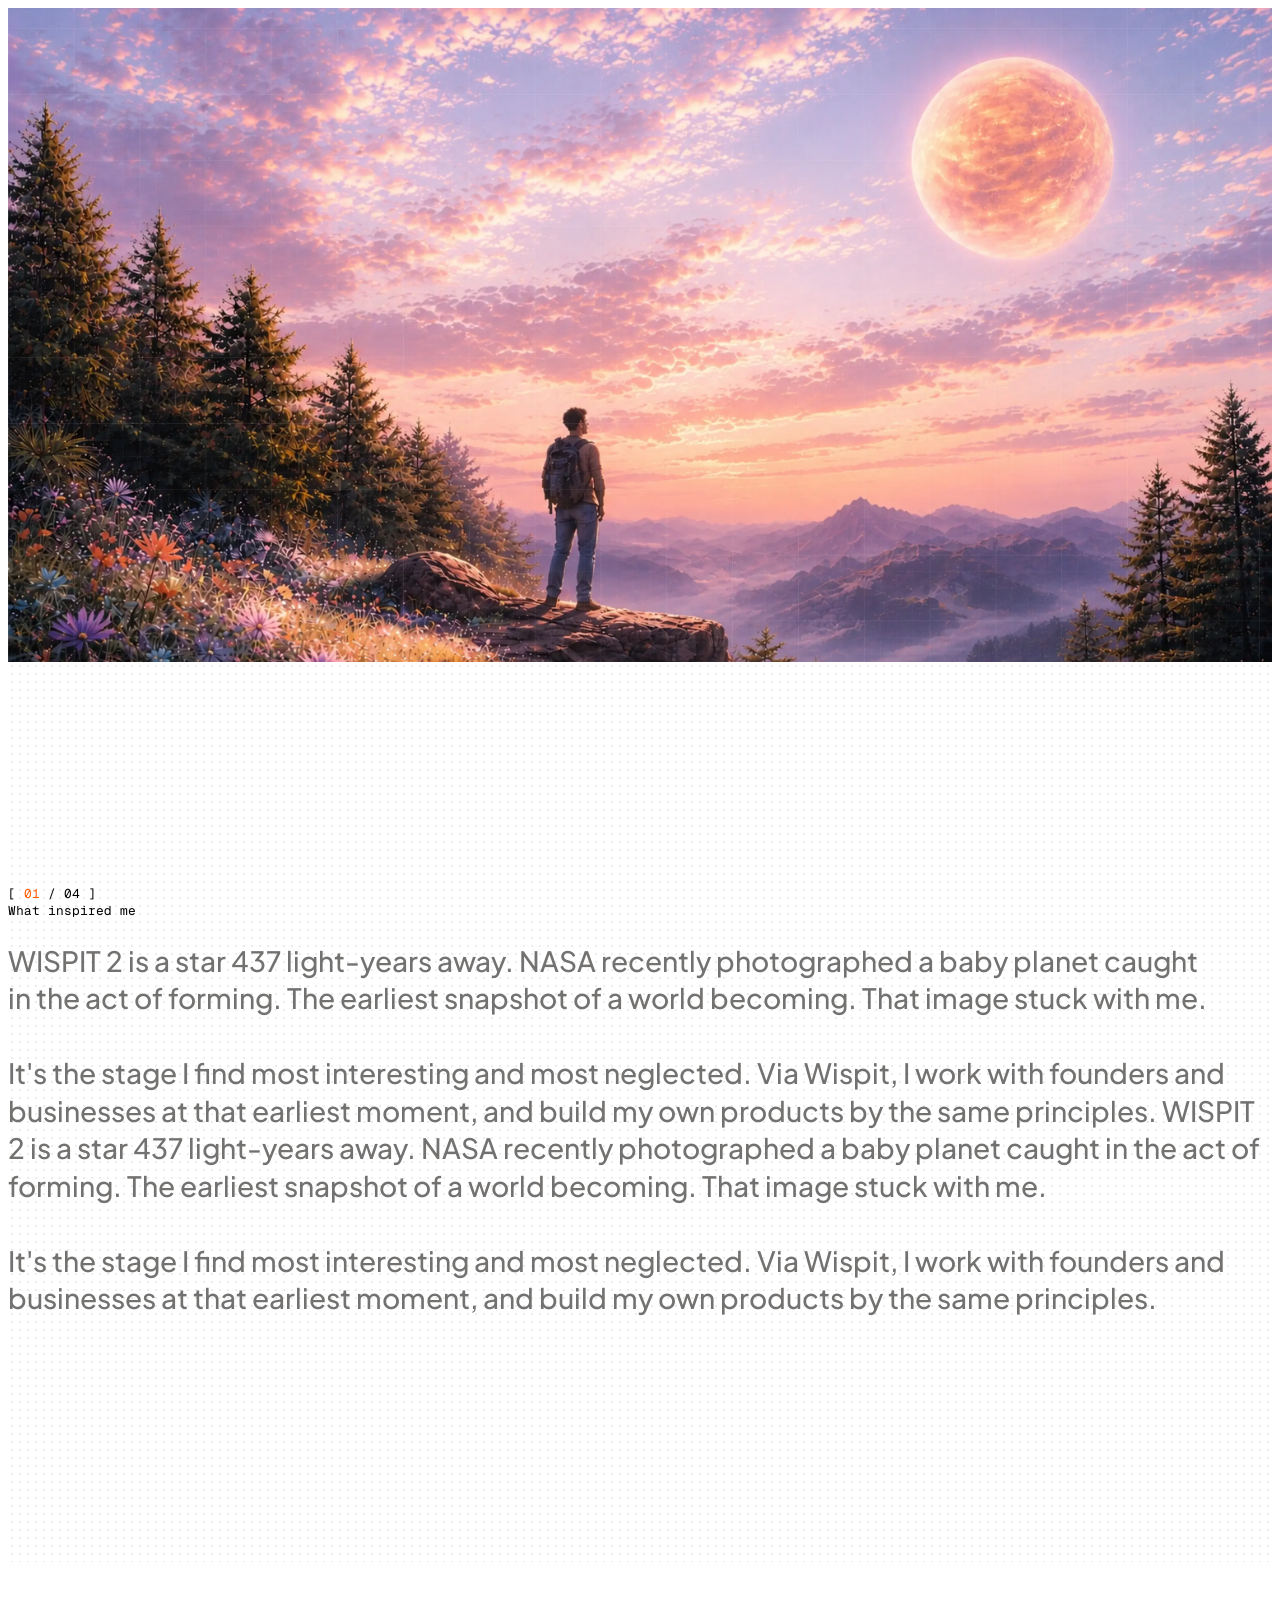
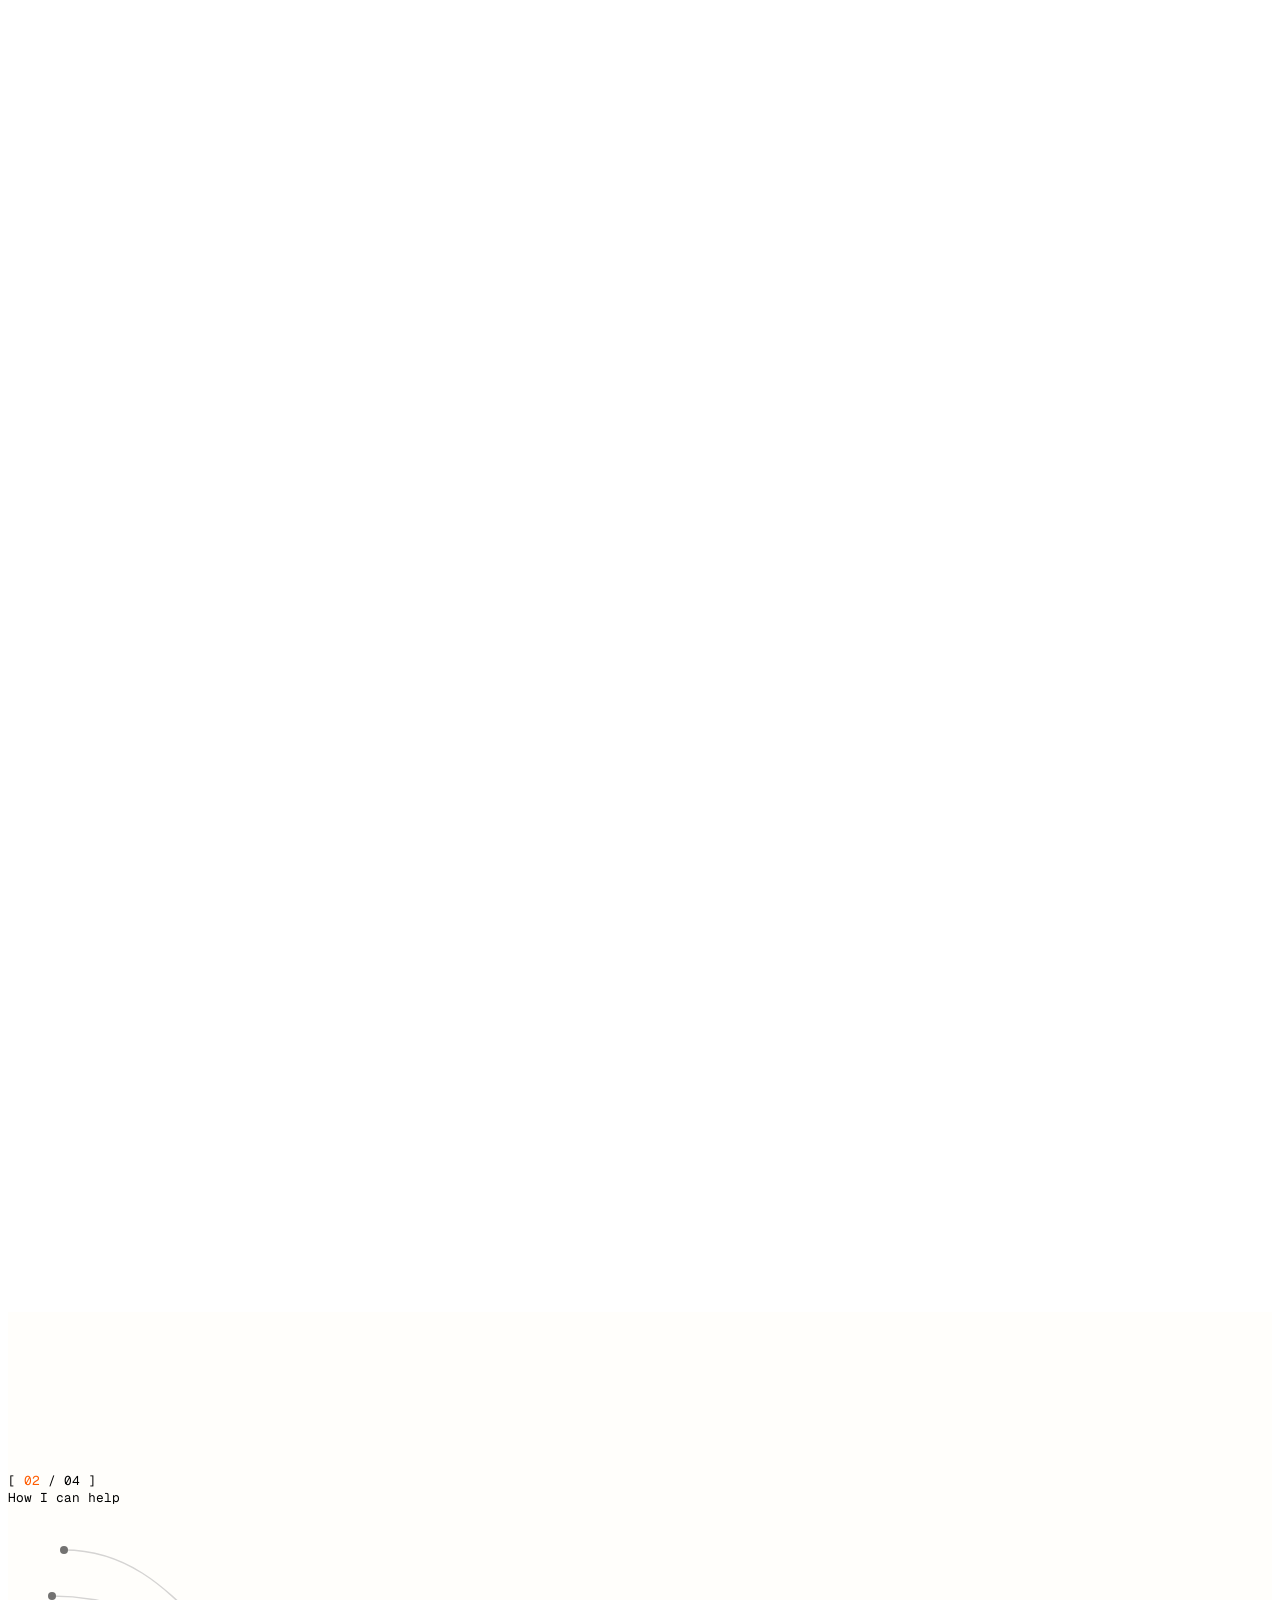
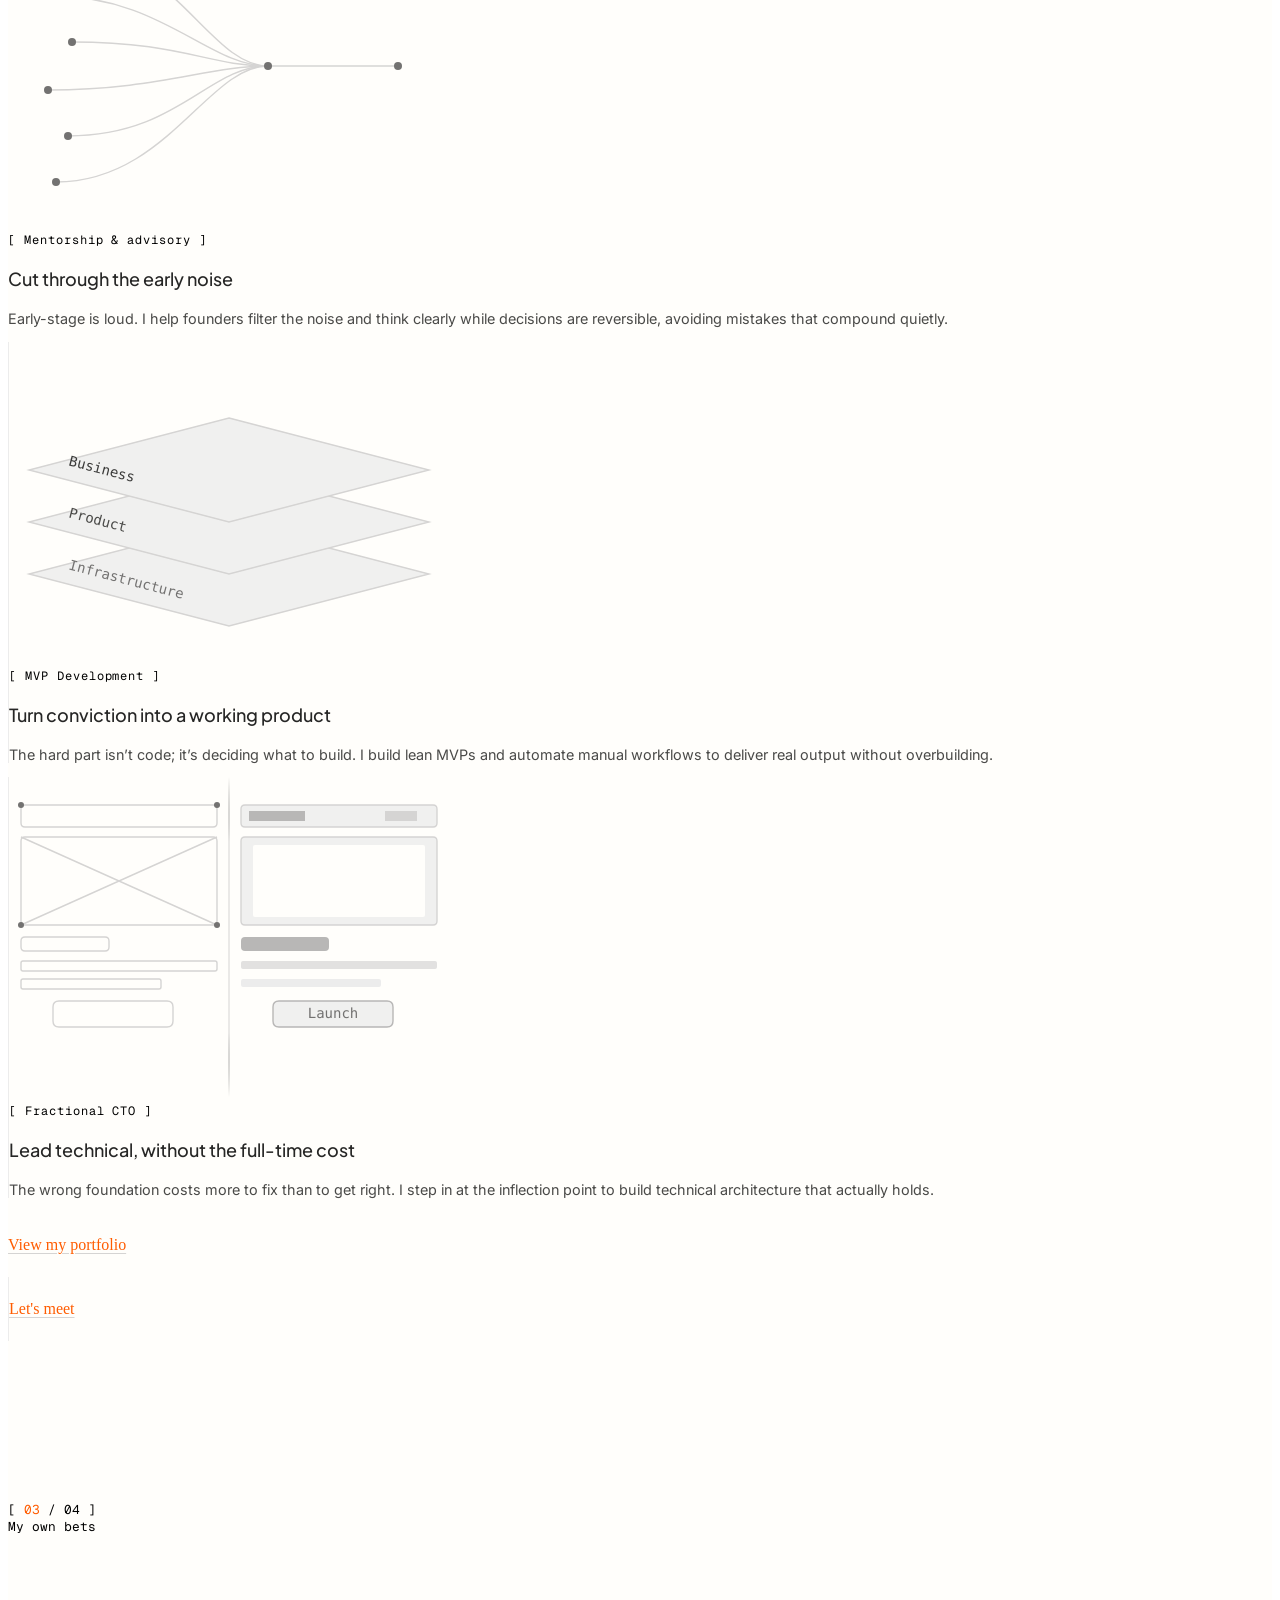
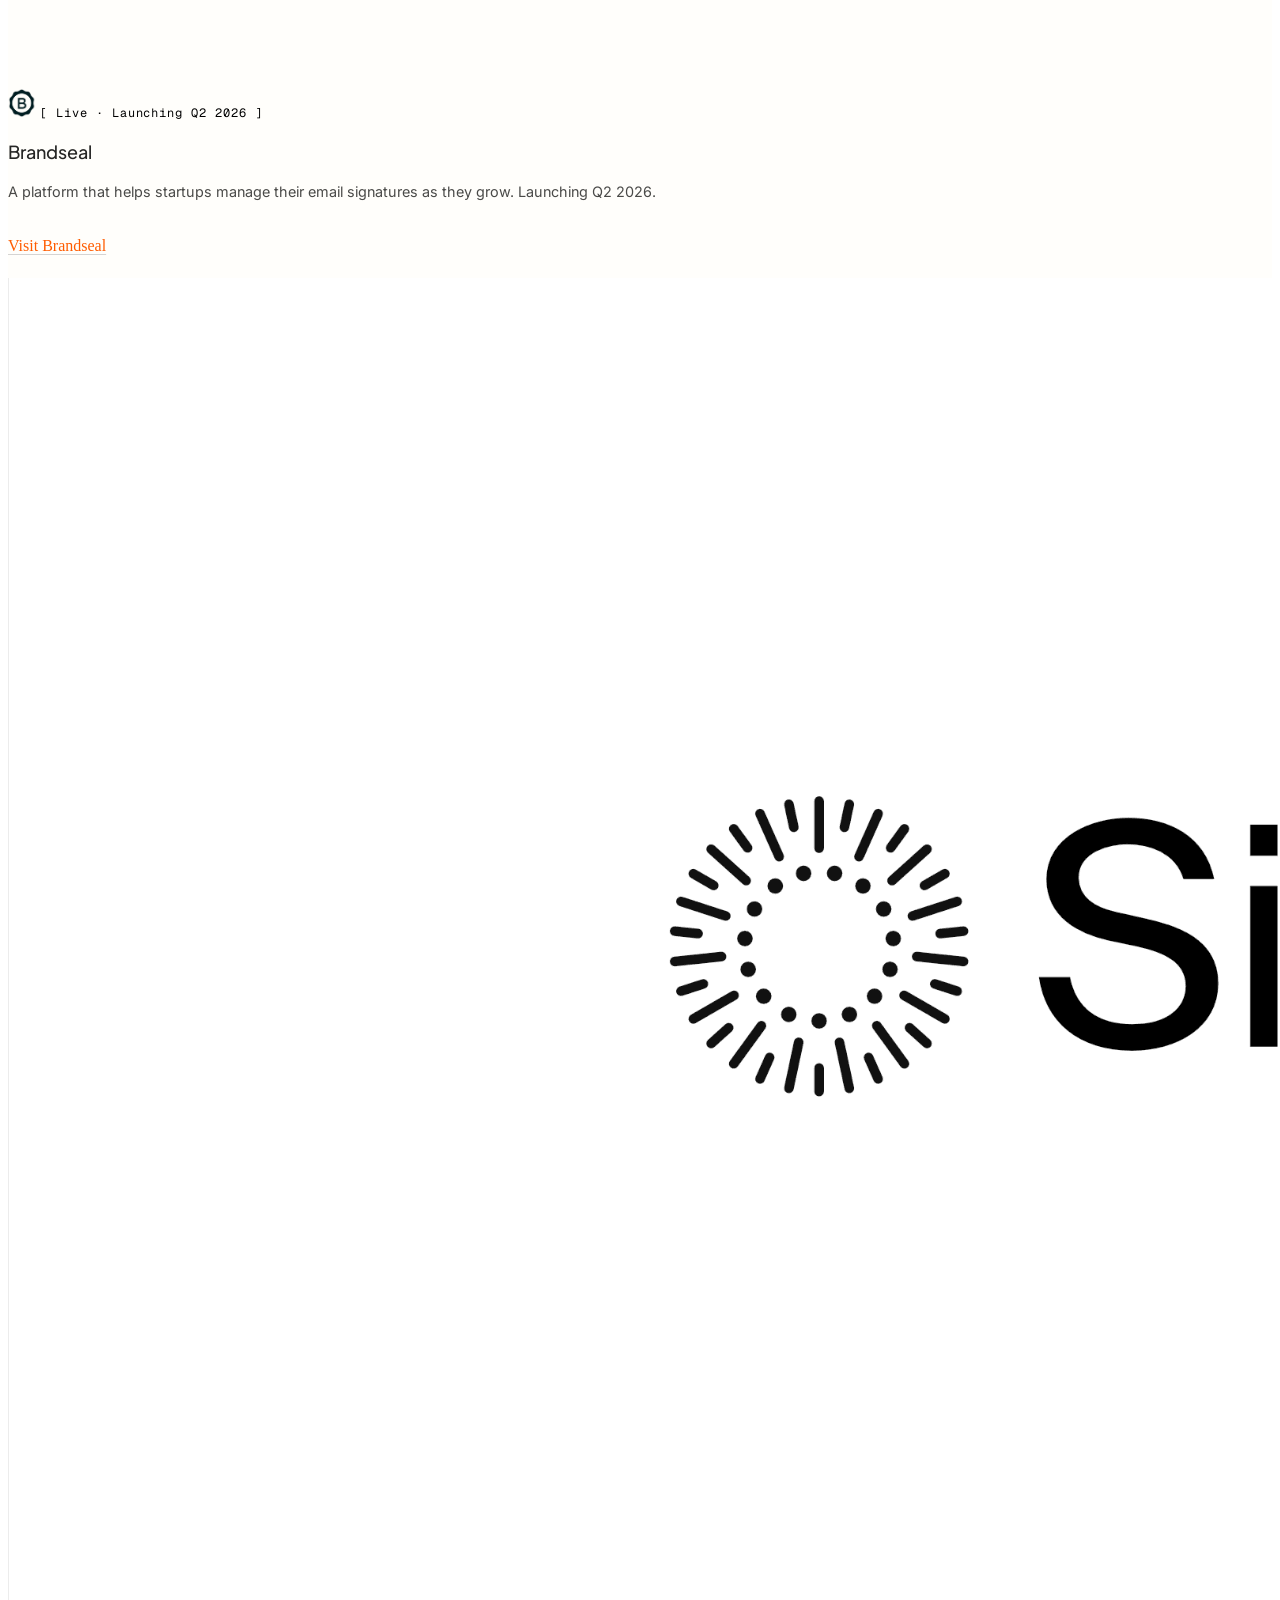
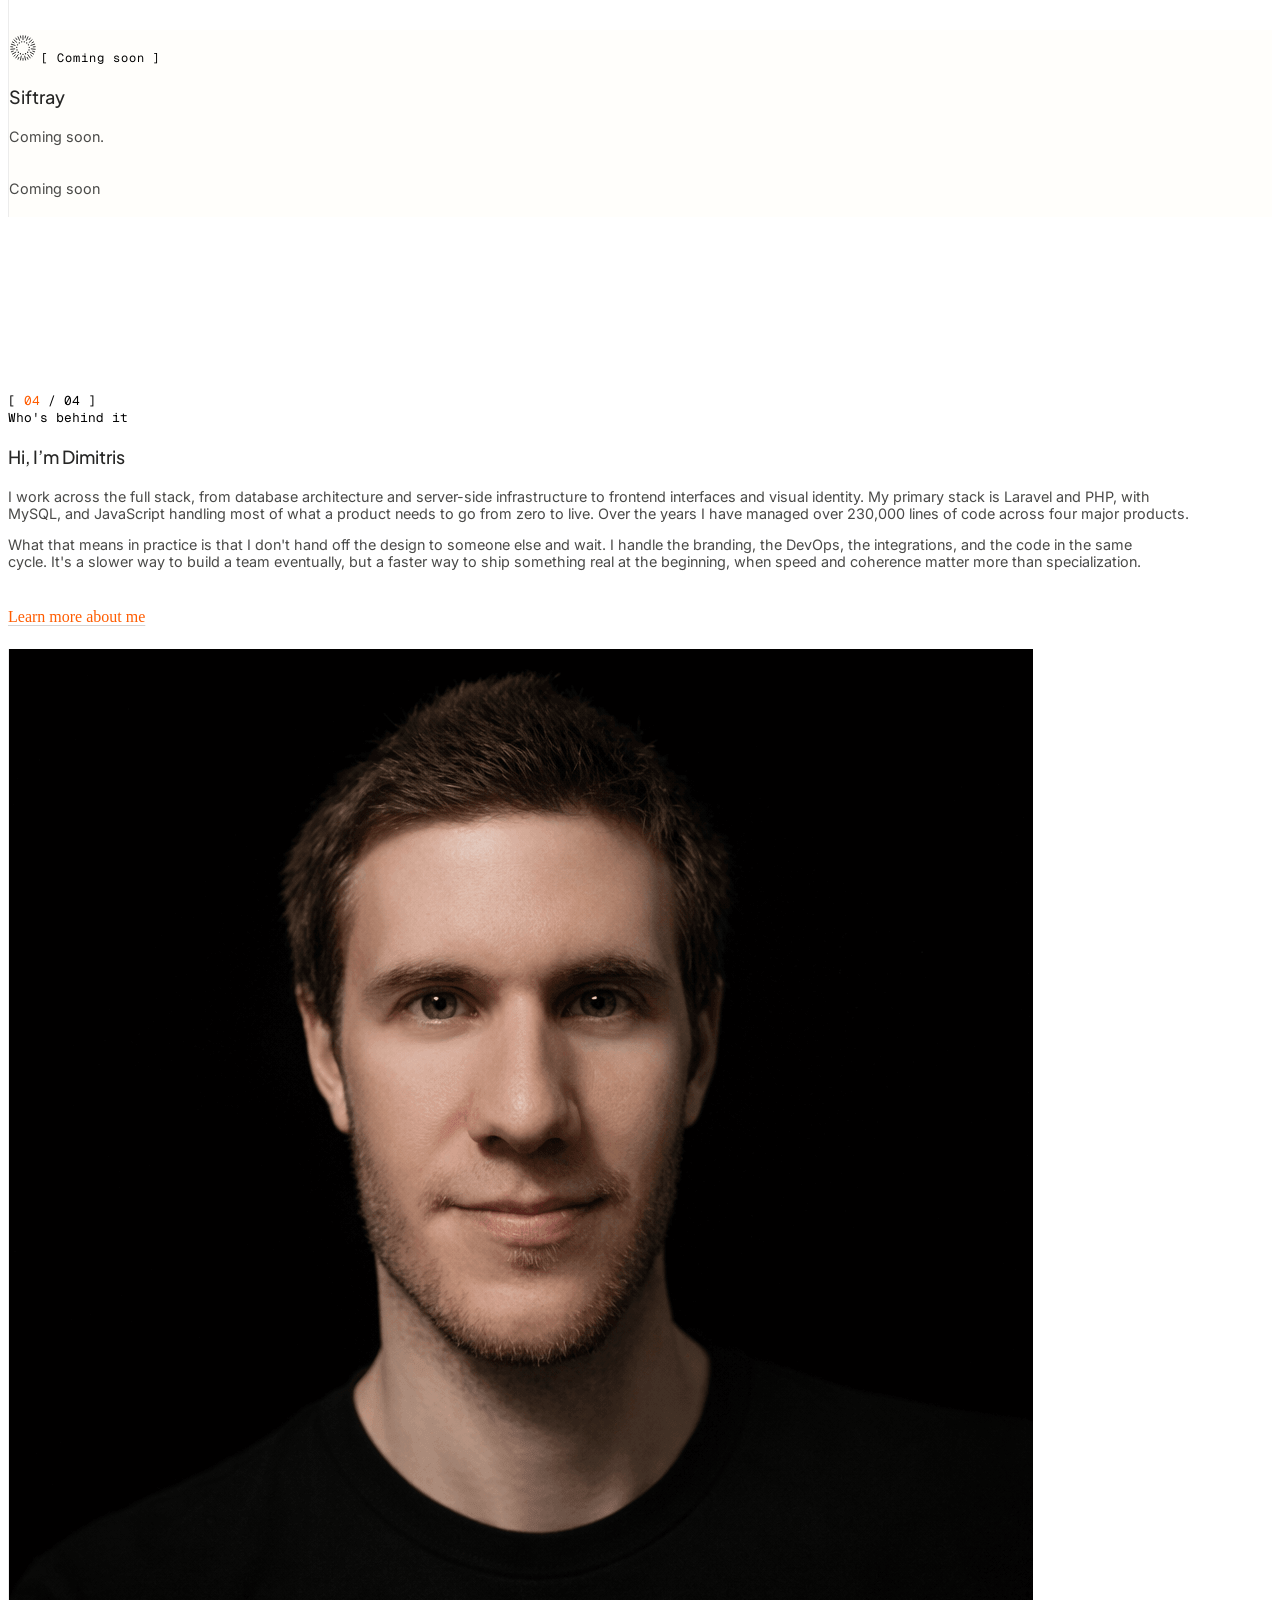
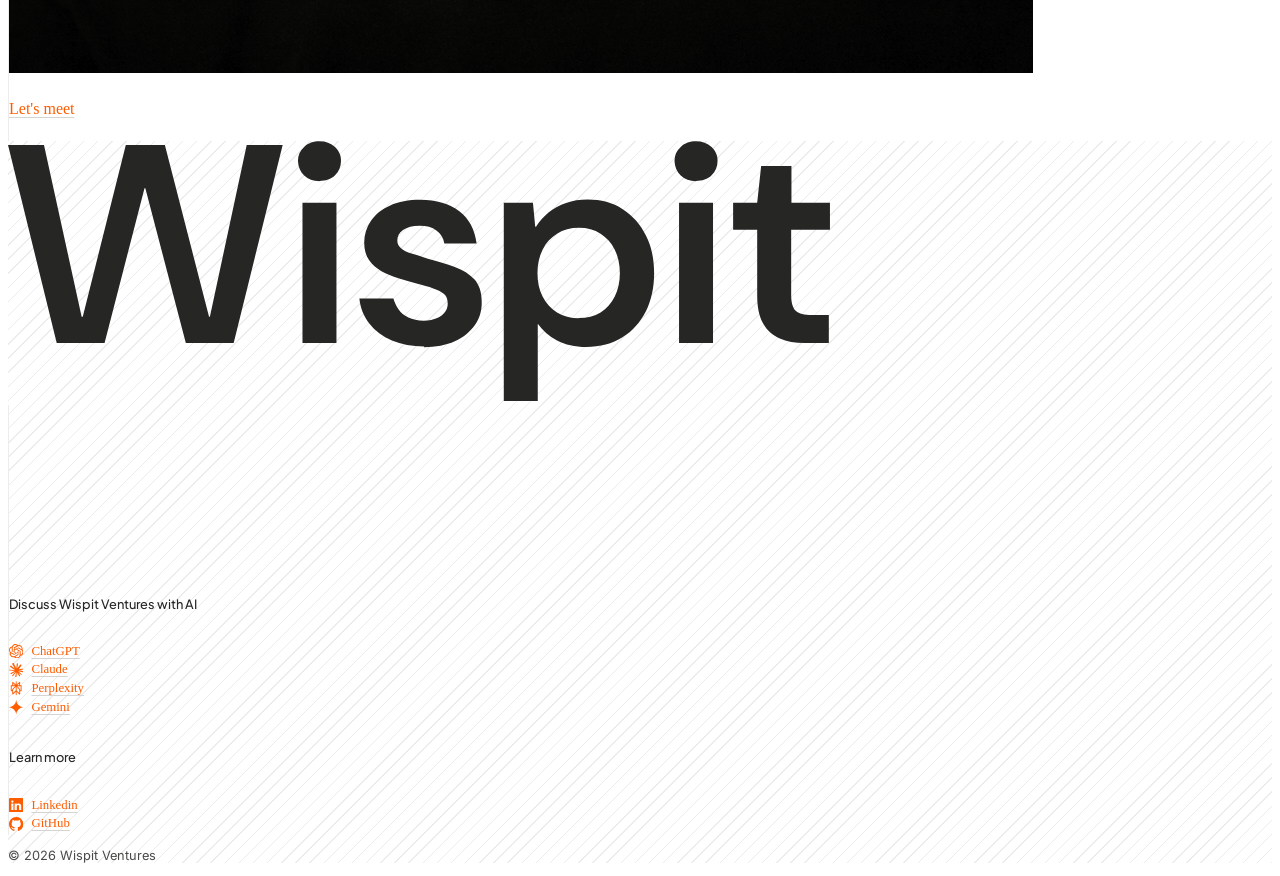
==== index.html @ 2d5bba84 "Minor fix for metatags" ====
<!DOCTYPE html>
<html lang="en">

    <head>
        <meta charset="utf-8" />
        <meta name="viewport" content="width=device-width, initial-scale=1" />
        <title>Wispit Ventures | Dimitris Dimosiaris Venture Studio</title>
        <meta name="description" content="A tech-focused venture studio for startups and SMEs. Built by Dimitris Dimosiaris—mentorship, MVP development, and delivery." />
        <meta name="author" content="Dimitris Dimosiaris" />
        <link rel="canonical" href="https://wispitventures.com/" />

        <!-- Favicons: SVG + PNG sizes present in assets/images -->
        <link rel="icon" type="image/svg+xml" href="assets/images/wispit_favicon.svg" />
        <link rel="icon" type="image/png" sizes="48x48" href="assets/images/wispit_favicon_48.png" />
        <link rel="icon" type="image/png" sizes="32x32" href="assets/images/wispit_favicon.png" />
        <link rel="apple-touch-icon" sizes="180x180" href="assets/images/wispit_favicon_180.png" />

        <!-- Open Graph -->
        <meta property="og:site_name" content="Wispit Ventures" />
        <meta property="og:type" content="website" />
        <meta property="og:locale" content="en_US" />
        <meta property="og:title" content="Wispit Ventures | Dimitris Dimosiaris Venture Studio" />
        <meta property="og:description" content="A tech-focused venture studio for startups and SMEs. Built by Dimitris Dimosiaris—mentorship, MVP development, and delivery." />
        <meta property="og:url" content="https://wispitventures.com/" />
        <meta property="og:image" content="assets/images/open_graph.png" />
        <meta property="og:image" content="https://wispitventures.com/assets/images/open_graph.png" />
        <meta property="og:image:type" content="image/png" />
        <meta property="og:image:width" content="1200" />
        <meta property="og:image:height" content="630" />
        <meta property="og:image:alt" content="Wispit Ventures — A tech-focused venture studio for startups and SMEs" />

        <!-- Twitter / X -->
        <meta name="twitter:card" content="summary_large_image" />
        <meta name="twitter:title" content="Wispit Ventures | Dimitris Dimosiaris Venture Studio" />
        <meta name="twitter:description" content="A tech-focused venture studio for startups and SMEs. Built by Dimitris Dimosiaris—mentorship, MVP development, and delivery." />
        <meta name="twitter:image" content="https://wispitventures.com/assets/images/open_graph.png" />

        <!-- Cloudflare -->
        <meta name="cloudflare-scan-content" content="true" />

        <!-- CSS -->
        <link rel="stylesheet" href="css/bootstrap.min.css" />
        <link rel="stylesheet" href="assets/fonts/text/fonts.css" />
        <link rel="stylesheet" href="css/styles.css" />
    </head>

    <body class="min-vh-100">

        <div class="position-relative hero-wrap">

            <div class="rounded-bottom-5" id="hero-bg-image" role="presentation" aria-hidden="true"></div>

            <header class="position-relative pt-4">
                <div class="container">

                    <nav class="navbar navbar-expand-lg bg-white rounded-3 px-4">
                        <a class="navbar-brand d-flex align-items-center py-0 mt-1" href="/" aria-label="Wispit Ventures home">
                            <img src="assets/images/wispit_ventures_logo_text_black.svg" alt="Wispit Ventures logo" height="25" width="auto" />
                        </a>
                        <button class="navbar-toggler" type="button" data-bs-toggle="collapse" data-bs-target="#navbarMobile" aria-controls="navbarMobile" aria-expanded="false" aria-label="Toggle navigation">
                            <span class="navbar-toggler-icon"></span>
                        </button>
                        <div class="collapse navbar-collapse" id="navbarMobile">
                            <ul class="navbar-nav ms-lg-4 gap-lg-2 me-auto">
                                <li class="nav-item">
                                    <a class="nav-link px-2" href="#services">Services</a>
                                </li>
                                <li class="nav-item">
                                    <a class="nav-link px-2" href="#products">Products</a>
                                </li>
                                <li class="nav-item">
                                    <a class="nav-link px-2" href="#about-me">About</a>
                                </li>
                            </ul>
                            <div class="d-grid d-lg-block p-2 p-lg-0">
                                <a class="btn btn-primary" href="https://cal.com/dimitris-dimosiaris/30min" target="_blank" rel="noopener noreferrer" aria-label="Let's meet">Let's meet</a>
                            </div>
                        </div>
                    </nav>

                </div>
            </header>

            <section class="hero-content" aria-labelledby="hero-heading">

                <div class="container py-10">
                    <div class="col-12 col-lg-8 position-relative py-10 px-3 mb-5">
                        <h1 id="hero-heading" class="display-5 fw-semibold text-light">
                            A tech-focused venture studio for <span class="main-brand-color">startups & SMEs</span>
                        </h1>
                        <p class="fs-5 text-light mt-4 mb-5">
                            Wispit ventures is running by <a class="link-animated text-light fw-medium" href="https://dimosiaris.com/" target="_blank" rel="noopener noreferrer" aria-label="Dimitris Dimosiaris">Dimitris Dimosiaris</a>, a builder who solves real problems with technology and occasionally builds his own products.
                        </p>
                    </div>
                </div>

            </section>

        </div>

        <main>

            <section id="about" class="about-scroll-track">

                <div class="container border-start border-end about-sticky">

                    <div class="about-sticky-inner py-4 py-lg-5">

                        <div class="col-12 col-lg-5 px-3 px-lg-5">

                            <div class="d-flex align-items-center font-mono fs-08 gap-2 mb-4">
                                <div class="text-secondary">[ <span class="main-brand-color">01</span> / 04 ]</div>
                                <div class="text-secondary">What inspired me</div>
                            </div>

                            <h2 class="fs-5 fw-semibold about-reveal-title mb-0">
                                <span class="visually-hidden" id="about-heading">WISPIT 2 is a star 437 light-years away. NASA recently photographed a baby planet caught in the act of forming. The earliest snapshot of a world becoming. That image stuck with me. <br><br>It&apos;s the stage I find most interesting and most neglected. Via Wispit, I work with founders and businesses at that earliest moment, and build my own products by the same principles.</span>
                                <span class="about-reveal" id="about-reveal" aria-hidden="true"></span>
                            </h2>

                        </div>

                    </div>

                </div>

            </section>

            <div class="position-relative z-2 border-top border-bottom services-cover bg-body-color">

                <section id="services" class="container border-start border-end px-0">

                    <div class="col-12 col-lg-4 services-header pt-10 px-4 pb-4">

                        <div class="d-flex align-items-center font-mono fs-08 gap-2 mb-4">
                            <div class="text-secondary">[ <span class="main-brand-color">02</span> / 04 ]</div>
                            <div class="text-secondary">How I can help</div>
                        </div>

                    </div>

                    <div class="row row-cols-1 row-cols-lg-3 g-0 border-top">

                        <article class="divided-card col d-flex flex-column gap-3 py-5 px-4" id="svc-card1">

                            <div class="w-100 d-flex align-items-center justify-content-center overflow-hidden">
                                <canvas id="svc-c1" class="d-block w-75 h-auto" width="220" height="160" aria-hidden="true"></canvas>
                            </div>
                            <span class="label fs-075 fw-medium text-body-secondary font-mono">[ Mentorship & advisory ]</span>
                            <h3 class="h5 fw-semibold mb-0">Cut through the early noise</h3>
                            <p class="fs-09 mb-0">Early-stage is loud. I help founders filter the noise and think clearly while decisions are reversible, avoiding mistakes that compound quietly.</p>

                        </article>

                        <article class="divided-card col d-flex flex-column gap-3 py-5 px-4" id="svc-card2">

                            <div class="w-100 d-flex align-items-center justify-content-center overflow-hidden">
                                <canvas id="svc-c2" class="d-block w-75 h-auto" width="220" height="160" aria-hidden="true"></canvas>
                            </div>
                            <span class="label fs-075 fw-medium text-body-secondary font-mono">[ MVP Development ]</span>
                            <h3 class="h5 fw-semibold mb-0">Turn conviction into a working product</h3>
                            <p class="fs-09 mb-0">The hard part isn’t code; it’s deciding what to build. I build lean MVPs and automate manual workflows to deliver real output without overbuilding.</p>

                        </article>

                        <article class="divided-card col d-flex flex-column gap-3 py-5 px-4" id="svc-card3">

                            <div class="w-100 d-flex align-items-center justify-content-center overflow-hidden">
                                <canvas id="svc-c3" class="d-block w-75 h-auto" width="220" height="160" aria-hidden="true"></canvas>
                            </div>
                            <span class="label fs-075 fw-medium text-body-secondary font-mono">[ Fractional CTO ]</span>
                            <h3 class="h5 fw-semibold mb-0">Lead technical, without the full-time cost</h3>
                            <p class="fs-09 mb-0">The wrong foundation costs more to fix than to get right. I step in at the inflection point to build technical architecture that actually holds.</p>

                        </article>

                    </div>

                    <div class="lined-band border-top p-4" role="presentation" aria-hidden="true"></div>

                    <div class="row g-0 border-top">

                        <div class="col-12 col-lg-6 divided-card">
                            <a class="btn btn-arrow rounded-0 lh-xlg w-100 h-100" href="https://dimosiaris.com/builder" target="_blank" rel="noopener">
                                <span class="btn-arrow-label">View my portfolio</span>
                                <svg class="btn-arrow-icon" xmlns="http://www.w3.org/2000/svg" viewBox="0 0 16 16" fill="none" stroke="currentColor" stroke-width="1.5" stroke-linecap="round" stroke-linejoin="round" aria-hidden="true" focusable="false">
                                    <path d="M4 12 L12 4 M8 4 L12 4 L12 8"/>
                                </svg>
                            </a>
                        </div>

                        <div class="col-12 col-lg-6 divided-card">
                            <a class="btn btn-arrow rounded-0 lh-xlg w-100 h-100" href="https://cal.com/dimitris-dimosiaris/30min" target="_blank" rel="noopener">
                                <span class="btn-arrow-label">Let's meet</span>
                                <svg class="btn-arrow-icon" xmlns="http://www.w3.org/2000/svg" viewBox="0 0 16 16" fill="none" stroke="currentColor" stroke-width="1.5" stroke-linecap="round" stroke-linejoin="round" aria-hidden="true" focusable="false">
                                    <path d="M4 12 L12 4 M8 4 L12 4 L12 8"/>
                                </svg>
                            </a>
                        </div>

                    </div>

                </section>

            </div>

            <div class="position-relative z-2 border-bottom bg-body-color">

                <section id="products" class="container border-start border-end px-0">

                    <div class="col-12 col-lg-4 services-header pt-10 px-4 pb-4">

                        <div class="d-flex align-items-center font-mono fs-08 gap-2 mb-4">
                            <div class="text-secondary">[ <span class="main-brand-color">03</span> / 04 ]</div>
                            <div class="text-secondary">My own bets</div>
                        </div>

                    </div>

                    <div class="row row-cols-1 row-cols-lg-2 g-0 border-top">

                        <article class="divided-card col d-flex flex-column">

                            <div class="d-flex flex-column gap-3 pt-5 px-4 pb-4">
                                <div class="product-media position-relative w-100 overflow-hidden rounded-2 border">
                                    <video class="d-block w-100 h-100 object-fit-cover" autoplay muted loop playsinline preload="metadata" poster="">
                                        <source src="assets/videos/brandseal-platform-video.mp4" type="video/mp4" />
                                        Your browser does not support the video tag.
                                    </video>
                                </div>

                                <div class="d-flex align-items-center gap-2">
                                    <img class="object-fit-contain flex-shrink-0" src="assets/images/brandseal_favicon.png" alt="Brandseal logo" width="28" height="28" />
                                    <span class="label fs-075 fw-medium text-body-secondary font-mono">[ Live &middot; Launching Q2 2026 ]</span>
                                </div>

                                <h3 class="h5 fw-semibold mb-0">Brandseal</h3>
                                <p class="fs-09 lh-base mb-0">A platform that helps startups manage their email signatures as they grow. Launching Q2 2026.</p>
                            </div>

                            <div class="border-top mt-auto">
                                <a class="btn btn-arrow rounded-0 lh-xlg w-100 h-100" href="https://gobrandseal.com/" target="_blank" rel="noopener">
                                    <span class="btn-arrow-label">Visit Brandseal</span>
                                    <svg class="btn-arrow-icon" xmlns="http://www.w3.org/2000/svg" viewBox="0 0 16 16" fill="none" stroke="currentColor" stroke-width="1.5" stroke-linecap="round" stroke-linejoin="round" aria-hidden="true" focusable="false">
                                        <path d="M4 12 L12 4 M8 4 L12 4 L12 8"/>
                                    </svg>
                                </a>
                            </div>

                        </article>

                        <article class="divided-card col d-flex flex-column">


                            <div class="d-flex flex-column gap-3 pt-5 px-4 pb-4">

                                <div class="product-media position-relative w-100 overflow-hidden rounded-2 border">
                                    <img class="d-block w-100 h-100 object-fit-cover" src="assets/images/siftray_photo.png" alt="Siftray logo" loading="lazy" />
                                </div>

                                <div class="d-flex align-items-center gap-2">
                                    <img class="object-fit-contain flex-shrink-0" src="assets/images/siftray_favicon.svg" alt="Siftray logo" width="28" height="28" />
                                    <span class="label fs-075 fw-medium text-body-secondary font-mono">[ Coming soon ]</span>
                                </div>

                                <h3 class="h5 fw-semibold mb-0">Siftray</h3>
                                <p class="fs-09 text-secondary mb-0">Coming soon.</p>

                            </div>

                            <div class="border-top mt-auto d-flex align-items-center justify-content-center py-2">
                                <p class="fs-09 text-secondary lh-xlg mb-0">Coming soon</p>
                            </div>

                        </article>

                    </div>

                </section>

            </div>

            <div class="position-relative z-2 border-bottom">

                <section id="about-me" class="container border-start border-end px-0">

                    <div class="col-12 col-lg-4 services-header pt-10 px-4 pb-4">

                        <div class="d-flex align-items-center font-mono fs-08 gap-2 mb-4">
                            <div class="text-secondary">[ <span class="main-brand-color">04</span> / 04 ]</div>
                            <div class="text-secondary">Who&apos;s behind it</div>
                        </div>

                    </div>

                    <div class="row border-top g-0 mx-0">

                        <div class="col-12 col-lg-6 divided-card">

                            <article class="d-flex flex-column h-100">

                                <div class="col-12 col-lg-9 d-flex flex-column gap-3 pt-5 px-4">

                                    <h3 class="h5 fw-semibold mb-0">Hi, I’m Dimitris</h3>
                                    <p class="fs-09 mb-0">I work across the full stack, from database architecture and server-side infrastructure to frontend interfaces and visual identity. My primary stack is Laravel and PHP, with MySQL, and JavaScript handling most of what a product needs to go from zero to live. Over the years I have managed over 230,000 lines of code across four major products.</p>
                                    <p class="fs-09 mb-4">What that means in practice is that I don't hand off the design to someone else and wait. I handle the branding, the DevOps, the integrations, and the code in the same cycle. It's a slower way to build a team eventually, but a faster way to ship something real at the beginning, when speed and coherence matter more than specialization.</p>

                                </div>

                                <div class="border-top mt-auto">
                                    <a class="btn btn-arrow rounded-0 lh-xlg w-100 h-100" href="https://dimosiaris.com/about" target="_blank" rel="noopener">
                                        <span class="btn-arrow-label">Learn more about me</span>
                                        <svg class="btn-arrow-icon" xmlns="http://www.w3.org/2000/svg" viewBox="0 0 16 16" fill="none" stroke="currentColor" stroke-width="1.5" stroke-linecap="round" stroke-linejoin="round" aria-hidden="true" focusable="false">
                                            <path d="M4 12 L12 4 M8 4 L12 4 L12 8"/>
                                        </svg>
                                    </a>
                                </div>

                            </article>

                        </div>

                        <div class="col-12 col-lg-6 divided-card">

                            <div class="d-flex flex-column h-100">

                                <div class="col-12 col-lg-9 mx-auto p-4 p-lg-5">
                                    <img class="d-block img-fluid object-fit-cover rounded-2" src="assets/images/Dimitris_Dimosiaris_profile_picture.png" alt="Photo of Dimitris Dimosiaris"/>
                                </div>

                                <div class="border-top mt-auto">
                                    <a class="btn btn-arrow rounded-0 lh-xlg w-100 h-100" href="https://cal.com/dimitris-dimosiaris/30min" target="_blank" rel="noopener">
                                        <span class="btn-arrow-label">Let's meet</span>
                                        <svg class="btn-arrow-icon" xmlns="http://www.w3.org/2000/svg" viewBox="0 0 16 16" fill="none" stroke="currentColor" stroke-width="1.5" stroke-linecap="round" stroke-linejoin="round" aria-hidden="true" focusable="false">
                                            <path d="M4 12 L12 4 M8 4 L12 4 L12 8"/>
                                        </svg>
                                    </a>
                                </div>

                            </div>

                        </div>

                    </div>

                </section>

            </div>

        </main>

        <footer class="lined-band">

            <div class="container border-start border-end px-0">

                <div class="p-4" role="presentation" aria-hidden="true"></div>

                <div class="row border-top g-0 mx-0">

                    <div class="col-12 col-lg-6 divided-card bg-white">
                        
                        <div class="d-flex align-items-center justify-content-center h-100 py-5 px-4">
                            <img src="assets/images/wispit_ventures_logo_text_black.svg" class="w-65 h-auto" alt="Wispit Ventures text logo">
                        </div>

                    </div>

                    <div class="col-12 col-lg-6 divided-card bg-white pt-10">

                        <div class="px-4">
                            <h6 class="fs-08 fw-semibold mb-3">Discuss Wispit Ventures with AI</h6>
                        </div>

                        <div class="row row-cols-2 mx-0">

                            <div class="col border-end border-top px-0">
                                <a class="btn btn-arrow rounded-0 fs-08 lh-lg w-100 h-100" href="https://chatgpt.com/?q=What+is+Wispit+Ventures%3F+Based+on+https%3A%2F%2Fwispitventures.com%2C+summarize+what+they+do+as+a+tech-focused+venture+studio+for+startups+%26+SMEs." target="_blank" rel="noopener noreferrer" aria-label="ChatGPT">
                                    <svg class="fs-09" width="1em" height="1em" viewBox="0 0 16 16" fill="currentColor" aria-hidden="true" focusable="false"><path d="M14.949 6.547a3.94 3.94 0 0 0-.348-3.273 4.11 4.11 0 0 0-4.4-1.934A4.1 4.1 0 0 0 8.423.2 4.15 4.15 0 0 0 6.305.086a4.1 4.1 0 0 0-1.891.948 4.04 4.04 0 0 0-1.158 1.753 4.1 4.1 0 0 0-1.563.679A4 4 0 0 0 .554 4.72a3.99 3.99 0 0 0 .502 4.731 3.94 3.94 0 0 0 .346 3.274 4.11 4.11 0 0 0 4.402 1.933c.382.425.852.764 1.377.995.526.231 1.095.35 1.67.346 1.78.002 3.358-1.132 3.901-2.804a4.1 4.1 0 0 0 1.563-.68 4 4 0 0 0 1.14-1.253 3.99 3.99 0 0 0-.506-4.716m-6.097 8.406a3.05 3.05 0 0 1-1.945-.694l.096-.054 3.23-1.838a.53.53 0 0 0 .265-.455v-4.49l1.366.778q.02.011.025.035v3.722c-.003 1.653-1.361 2.992-3.037 2.996m-6.53-2.75a2.95 2.95 0 0 1-.36-2.01l.095.057L5.29 12.09a.53.53 0 0 0 .527 0l3.949-2.246v1.555a.05.05 0 0 1-.022.041L6.473 13.3c-1.454.826-3.311.335-4.15-1.098m-.85-6.94A3.02 3.02 0 0 1 3.07 3.949v3.785a.51.51 0 0 0 .262.451l3.93 2.237-1.366.779a.05.05 0 0 1-.048 0L2.585 9.342a2.98 2.98 0 0 1-1.113-4.094zm11.216 2.571L8.747 5.576l1.362-.776a.05.05 0 0 1 .048 0l3.265 1.86a3 3 0 0 1 1.173 1.207 2.96 2.96 0 0 1-.27 3.2 3.05 3.05 0 0 1-1.36.997V8.279a.52.52 0 0 0-.276-.445m1.36-2.015-.097-.057-3.226-1.855a.53.53 0 0 0-.53 0L6.249 6.153V4.598a.04.04 0 0 1 .019-.04L9.533 2.7a3.07 3.07 0 0 1 3.257.139c.474.325.843.778 1.066 1.303.223.526.289 1.103.191 1.664zM5.503 8.575 4.139 7.8a.05.05 0 0 1-.026-.037V4.049c0-.57.166-1.127.476-1.607s.752-.864 1.275-1.105a3.08 3.08 0 0 1 3.234.41l-.096.054-3.23 1.838a.53.53 0 0 0-.265.455zm.742-1.577 1.758-1 1.762 1v2l-1.755 1-1.762-1z"/></svg>
                                    ChatGPT
                                    <svg class="btn-arrow-icon" xmlns="http://www.w3.org/2000/svg" viewBox="0 0 16 16" fill="none" stroke="currentColor" stroke-width="1.5" stroke-linecap="round" stroke-linejoin="round" aria-hidden="true" focusable="false">
                                        <path d="M4 12 L12 4 M8 4 L12 4 L12 8"/>
                                    </svg>
                                </a>
                            </div>

                            <div class="col border-top px-0">
                                <a class="btn btn-arrow rounded-0 fs-08 lh-lg w-100 h-100" href="https://claude.ai/new?q=What+is+Wispit+Ventures%3F+Based+on+https%3A%2F%2Fwispitventures.com%2C+summarize+what+they+do+as+a+tech-focused+venture+studio+for+startups+%26+SMEs." target="_blank" rel="noopener noreferrer" aria-label="Claude">
                                    <svg class="fs-09" width="1em" height="1em" viewBox="0 0 16 16" fill="currentColor" aria-hidden="true" focusable="false"><path d="m3.127 10.604 3.135-1.76.053-.153-.053-.085H6.11l-.525-.032-1.791-.048-1.554-.065-1.505-.08-.38-.081L0 7.832l.036-.234.32-.214.455.04 1.009.069 1.513.105 1.097.064 1.626.17h.259l.036-.105-.089-.065-.068-.064-1.566-1.062-1.695-1.121-.887-.646-.48-.327-.243-.306-.104-.67.435-.48.585.04.15.04.593.456 1.267.981 1.654 1.218.242.202.097-.068.012-.049-.109-.181-.9-1.626-.96-1.655-.428-.686-.113-.411a2 2 0 0 1-.068-.484l.496-.674L4.446 0l.662.089.279.242.411.94.666 1.48 1.033 2.014.302.597.162.553.06.17h.105v-.097l.085-1.134.157-1.392.154-1.792.052-.504.25-.605.497-.327.387.186.319.456-.045.294-.19 1.23-.37 1.93-.243 1.29h.142l.161-.16.654-.868 1.097-1.372.484-.545.565-.601.363-.287h.686l.505.751-.226.775-.707.895-.585.759-.839 1.13-.524.904.048.072.125-.012 1.897-.403 1.024-.186 1.223-.21.553.258.06.263-.218.536-1.307.323-1.533.307-2.284.54-.028.02.032.04 1.029.098.44.024h1.077l2.005.15.525.346.315.424-.053.323-.807.411-3.631-.863-.872-.218h-.12v.073l.726.71 1.331 1.202 1.667 1.55.084.383-.214.302-.226-.032-1.464-1.101-.565-.497-1.28-1.077h-.084v.113l.295.432 1.557 2.34.08.718-.112.234-.404.141-.444-.08-.911-1.28-.94-1.44-.759-1.291-.093.053-.448 4.821-.21.246-.484.186-.403-.307-.214-.496.214-.98.258-1.28.21-1.016.19-1.263.112-.42-.008-.028-.092.012-.953 1.307-1.448 1.957-1.146 1.227-.274.109-.477-.247.045-.44.266-.39 1.586-2.018.956-1.25.617-.723-.004-.105h-.036l-4.212 2.736-.75.096-.324-.302.04-.496.154-.162 1.267-.871z"/></svg>
                                    Claude
                                    <svg class="btn-arrow-icon" xmlns="http://www.w3.org/2000/svg" viewBox="0 0 16 16" fill="none" stroke="currentColor" stroke-width="1.5" stroke-linecap="round" stroke-linejoin="round" aria-hidden="true" focusable="false">
                                        <path d="M4 12 L12 4 M8 4 L12 4 L12 8"/>
                                    </svg>
                                </a>
                            </div>

                            <div class="col border-end border-top px-0">
                                <a class="btn btn-arrow rounded-0 fs-08 lh-lg w-100 h-100" href="https://www.perplexity.ai/search?q=What+is+Wispit+Ventures%3F+Based+on+https%3A%2F%2Fwispitventures.com%2C+summarize+what+they+do+as+a+tech-focused+venture+studio+for+startups+%26+SMEs." target="_blank" rel="noopener noreferrer" aria-label="Perplexity">
                                    <svg class="fs-09" width="1em" height="1em" viewBox="0 0 16 16" fill="currentColor" aria-hidden="true" focusable="false"><path fill-rule="evenodd" d="M8 .188a.5.5 0 0 1 .503.5V4.03l3.022-2.92.059-.048a.51.51 0 0 1 .49-.054.5.5 0 0 1 .306.46v3.247h1.117l.1.01a.5.5 0 0 1 .403.49v5.558a.5.5 0 0 1-.503.5H12.38v3.258a.5.5 0 0 1-.312.462.51.51 0 0 1-.55-.11l-3.016-3.018v3.448c0 .275-.225.5-.503.5a.5.5 0 0 1-.503-.5v-3.448l-3.018 3.019a.51.51 0 0 1-.548.11.5.5 0 0 1-.312-.463v-3.258H2.503a.5.5 0 0 1-.503-.5V5.215l.01-.1c.047-.229.25-.4.493-.4H3.62V1.469l.006-.074a.5.5 0 0 1 .302-.387.51.51 0 0 1 .547.102l3.023 2.92V.687c0-.276.225-.5.503-.5M4.626 9.333v3.984l2.87-2.872v-4.01zm3.877 1.113 2.871 2.871V9.333l-2.87-2.897zm3.733-1.668a.5.5 0 0 1 .145.35v1.145h.612V5.715H9.201zm-9.23 1.495h.613V9.13c0-.131.052-.257.145-.35l3.033-3.064h-3.79zm1.62-5.558H6.76L4.626 2.652zm4.613 0h2.134V2.652z"/></svg>
                                    Perplexity
                                    <svg class="btn-arrow-icon" xmlns="http://www.w3.org/2000/svg" viewBox="0 0 16 16" fill="none" stroke="currentColor" stroke-width="1.5" stroke-linecap="round" stroke-linejoin="round" aria-hidden="true" focusable="false">
                                        <path d="M4 12 L12 4 M8 4 L12 4 L12 8"/>
                                    </svg>
                                </a>
                            </div>

                            <div class="col border-top px-0">
                                <a class="btn btn-arrow rounded-0 fs-08 lh-lg w-100 h-100" href="https://www.google.com/search?q=What+is+Wispit+Ventures%3F+Based+on+wispitventures.com%2C+summarize+what+they+do+as+a+tech-focused+venture+studio+for+startups+%26+SMEs.&amp;udm=50" target="_blank" rel="noopener noreferrer" aria-label="Google Gemini">
                                    <svg id="footer-gemini-logo" class="fs-09" width="1em" height="1em" viewBox="0 0 16 16" fill="currentColor" aria-hidden="true" focusable="false"><path d="M16 8.016A8.522 8.522 0 0 0 8.016 16h-.032A8.521 8.521 0 0 0 0 8.016v-.032A8.521 8.521 0 0 0 7.984 0h.032A8.522 8.522 0 0 0 16 7.984v.032z"/></svg>
                                    Gemini
                                    <svg class="btn-arrow-icon" xmlns="http://www.w3.org/2000/svg" viewBox="0 0 16 16" fill="none" stroke="currentColor" stroke-width="1.5" stroke-linecap="round" stroke-linejoin="round" aria-hidden="true" focusable="false">
                                        <path d="M4 12 L12 4 M8 4 L12 4 L12 8"/>
                                    </svg>
                                </a>
                            </div>

                        </div>

                        <div class="border-top pt-4">

                            <div class="px-4">
                                <h6 class="fs-08 fw-semibold mb-3">Learn more</h6>
                            </div>

                            <div class="row row-cols-2 mx-0">

                                <div class="col border-end border-top px-0">
                                    <a class="btn btn-arrow rounded-0 fs-08 lh-lg w-100 h-100" href="https://www.linkedin.com/company/wispit-ventures" target="_blank" rel="noopener">
                                        <svg class="fs-09" width="1em" height="1em" viewBox="0 0 16 16" fill="currentColor" aria-hidden="true" focusable="false"><path d="M0 1.146C0 .513.526 0 1.175 0h13.65C15.474 0 16 .513 16 1.146v13.708c0 .633-.526 1.146-1.175 1.146H1.175C.526 16 0 15.487 0 14.854zm4.943 12.248V6.169H2.542v7.225zm-1.2-8.212c.837 0 1.358-.554 1.358-1.248-.015-.709-.52-1.248-1.342-1.248S2.4 3.226 2.4 3.934c0 .694.521 1.248 1.327 1.248zm4.908 8.212V9.359c0-.216.016-.432.08-.586.173-.431.568-.878 1.232-.878.869 0 1.216.662 1.216 1.634v3.865h2.401V9.25c0-2.22-1.184-3.252-2.764-3.252-1.274 0-1.845.7-2.165 1.193v.025h-.016l.016-.025V6.169h-2.4c.03.678 0 7.225 0 7.225z"/></svg>
                                        <span class="btn-arrow-label">Linkedin</span>
                                        <svg class="btn-arrow-icon" xmlns="http://www.w3.org/2000/svg" viewBox="0 0 16 16" fill="none" stroke="currentColor" stroke-width="1.5" stroke-linecap="round" stroke-linejoin="round" aria-hidden="true" focusable="false">
                                            <path d="M4 12 L12 4 M8 4 L12 4 L12 8"/>
                                        </svg>
                                    </a>
                                </div>

                                <div class="col border-top px-0">
                                    <a class="btn btn-arrow rounded-0 fs-08 lh-lg w-100 h-100" href="https://github.com/dimemp" target="_blank" rel="noopener">
                                        <svg class="fs-09" width="1em" height="1em" viewBox="0 0 16 16" fill="currentColor" aria-hidden="true" focusable="false"><path d="M8 0C3.58 0 0 3.58 0 8c0 3.54 2.29 6.53 5.47 7.59.4.07.55-.17.55-.38 0-.19-.01-.82-.01-1.49-2.01.37-2.53-.49-2.69-.94-.09-.23-.48-.94-.82-1.13-.28-.15-.68-.52-.01-.53.63-.01 1.08.58 1.23.82.72 1.21 1.87.87 2.33.66.07-.52.28-.87.51-1.07-1.78-.2-3.64-.89-3.64-3.95 0-.87.31-1.59.82-2.15-.08-.2-.36-1.02.08-2.12 0 0 .67-.21 2.2.82.64-.18 1.32-.27 2-.27s1.36.09 2 .27c1.53-1.04 2.2-.82 2.2-.82.44 1.1.16 1.92.08 2.12.51.56.82 1.27.82 2.15 0 3.07-1.87 3.75-3.65 3.95.29.25.54.73.54 1.48 0 1.07-.01 1.93-.01 2.2 0 .21.15.46.55.38A8.01 8.01 0 0 0 16 8c0-4.42-3.58-8-8-8"/></svg>
                                        <span class="btn-arrow-label">GitHub</span>
                                        <svg class="btn-arrow-icon" xmlns="http://www.w3.org/2000/svg" viewBox="0 0 16 16" fill="none" stroke="currentColor" stroke-width="1.5" stroke-linecap="round" stroke-linejoin="round" aria-hidden="true" focusable="false">
                                            <path d="M4 12 L12 4 M8 4 L12 4 L12 8"/>
                                        </svg>
                                    </a>
                                </div>

                            </div>

                        </div>

                    </div>

                    <div class="border-top p-4" role="presentation" aria-hidden="true"></div>

                    <div class="col-12 border-top bg-white p-4">
                        <p class="fs-08 text-secondary mb-0">
                            © <span id="footer-year"></span> Wispit Ventures
                        </p>
                    </div>

                </div>

            </div>

        </footer>

        <noscript><link rel="stylesheet" href="css/no-js.css" /></noscript>
        <script src="js/navbar.js" defer></script>
        <script src="js/about-scroll.js" defer></script>
        <script src="js/services-hover.js" defer></script>
        <script src="js/footer-year.js" defer></script>
    </body>
</html>
---- assets/fonts/text/fonts.css ----
/*-- Plus Jakarta Sans: variable woff2, wght 200–800 --*/

@font-face {
	font-family: 'plus-jakarta-sans';
	font-style: normal;
	font-weight: 200 800;
	font-display: swap;
	src: url('jakarta_sans.woff2') format('woff2');
	unicode-range: U+0000-00FF, U+0131, U+0152-0153, U+02BB-02BC, U+02C6, U+02DA, U+02DC, U+0304, U+0308, U+0329, U+2000-206F, U+20AC, U+2122, U+2191, U+2193, U+2212, U+2215, U+FEFF, U+FFFD;
}

/*-- Inter: variable woff2, wght 100–900 --*/

@font-face {
	font-family: 'inter';
	font-style: normal;
	font-weight: 100 900;
	font-display: swap;
	src: url('inter.woff2') format('woff2');
	unicode-range: U+0000-00FF, U+0131, U+0152-0153, U+02BB-02BC, U+02C6, U+02DA, U+02DC, U+0304, U+0308, U+0329, U+2000-206F, U+20AC, U+2122, U+2191, U+2193, U+2212, U+2215, U+FEFF, U+FFFD;
}

/*-- Geist Mono: variable woff2, wght 100–900 --*/

@font-face {
	font-family: 'geist-mono';
	font-style: normal;
	font-weight: 100 900;
	font-display: swap;
	src: url('geist_mono.woff2') format('woff2');
	unicode-range: U+0000-00FF, U+0131, U+0152-0153, U+02BB-02BC, U+02C6, U+02DA, U+02DC, U+0304, U+0308, U+0329, U+2000-206F, U+20AC, U+2122, U+2191, U+2193, U+2212, U+2215, U+FEFF, U+FFFD;
}
---- css/styles.css ----
/* --- Base: typography, buttons, navbar, hero, sections --- */

/* Prevent vw-based elements from causing horizontal scroll on Windows */

html {
	overflow-x: hidden;
}

/* Enable text wrapping + text balancing */

body {
	text-wrap: balance;
}

/* Root & variables */

:root {
	--wi-font-family: "plus-jakarta-sans", system-ui, sans-serif;
	--wi-font-family-body: "inter", system-ui, sans-serif;
	--wi-font-family-mono: "geist-mono", ui-monospace, SFMono-Regular, Menlo, Monaco, Consolas, monospace;
	--wi-ink: #0A0A0A;
	--wi-muted: #F0F0EF;
	--wi-subtle: #E2E1E0;
	--wi-border: #D5D4D3;
	--wi-dim: #B8B7B6;
	--wi-faded: #737271;
	--wi-body: #4A4A48;
	--wi-strong: #3A3A39;
	--wi-heading: #262625;
	--wi-slate-a08: rgb(44 50 66 / 8%);
	--wi-overlay: rgb(236, 236, 236);
	--wi-rule: rgb(236, 236, 236);
	--wi-main-brand-color: #ff5c00;
	--wi-main-brand-color-hover: #C64700;

	--bs-font-sans-serif: var(--wi-font-family-body);
	--bs-body-font-family: var(--wi-font-family-body);
	--bs-font-monospace: var(--wi-font-family-mono);
	--bs-body-font-size: 1rem;
	--bs-body-font-weight: 400;
	--bs-body-line-height: 1.6;
	--bs-body-color: #4A4A48;
	--bs-secondary-color: #737371;
	--bs-body-bg: #fffefb;
	--bs-border-radius: 0.5rem;
	--bs-border-radius-lg: 0.75rem;
	--bs-border-color: var(--wi-rule);
}

/* Typography */

h1, .h1,
h2, .h2,
h3, .h3,
h4, .h4,
h5, .h5,
h6, .h6 {
	font-family: var(--wi-font-family);
	color: var(--wi-heading);
	font-weight: 500;
}

h1, .h1 {
	font-size: 2.125rem;
	line-height: 1.32;
}

h2, .h2 {
	font-size: 1.75rem;
	line-height: 1.34;
}

h3, .h3 {
	font-size: 1.5rem;
	line-height: 1.38;
}

h4, .h4 {
	font-size: 1.25rem;
	line-height: 1.42;
}

h5, .h5 {
	font-size: 1.125rem;
	line-height: 1.45;
}

h6, .h6 {
	font-size: 1rem;
	line-height: 1.52;
}

p {
	font-family: var(--wi-font-family-body);
	color: var(--wi-body);
}

.font-mono {
	font-family: var(--wi-font-family-mono);
}

.fs-09 {
	font-size: 0.9rem;
}

.fs-08 {
	font-size: 0.8rem;
}

.fs-075 {
	font-size: 0.75rem;
}

a {
	color: var(--wi-main-brand-color);
	text-decoration: underline;
	text-decoration-color: var(--wi-border);
	text-decoration-thickness: 1px;
	text-underline-offset: 0.2em;
	transition: color 0.15s, text-decoration-color 0.15s;
}

a:hover,
a:focus-visible {
	text-decoration-color: var(--wi-main-brand-color);
}

/* .text-light needs !important to beat Bootstrap's own !important color. */

a.text-light:hover,
a.text-light:focus-visible {
	color: var(--wi-main-brand-color) !important;
}

/* Animated underline (opt-in via .link-animated): a subtle resting line
   plus an orange overlay that grows left-to-right on hover. Uses
   stacked background-image gradients so the effect survives line-wraps
   on inline links (a ::after pseudo-element wouldn't). */

.link-animated {
	text-decoration: none;
	background-image:
		linear-gradient(var(--wi-main-brand-color), var(--wi-main-brand-color)),
		linear-gradient(var(--wi-border), var(--wi-border));
	background-size: 0% 1px, 100% 1px;
	background-position: 0 100%, 0 100%;
	background-repeat: no-repeat;
	padding-bottom: 0.15em;
	transition: background-size 0.3s ease-out, color 0.15s;
}

.link-animated:hover,
.link-animated:focus-visible {
	text-decoration: none;
	background-size: 100% 1px, 100% 1px;
}

/* On bright/varied backgrounds, swap the muted resting line for a solid
   white one. We use a fixed color (not currentColor) so it stays white
   while the text transitions to orange on hover -- otherwise both layers
   would flip to orange together and the growing-orange animation would
   be invisible. */

.link-animated.text-light {
	background-image:
		linear-gradient(var(--wi-main-brand-color), var(--wi-main-brand-color)),
		linear-gradient(#fff, #fff);
}

@media (prefers-reduced-motion: reduce) {

	.link-animated {
		transition: none;
	}

}

.lh-xlg {
	line-height: 4!important;
}

@media (max-width: 767.98px) {

	h1, .h1 {
		font-size: 1.875rem;
		line-height: 1.34;
	}

	h2, .h2 {
		font-size: 1.5rem;
		line-height: 1.38;
	}

}

/* Colors */

.main-brand-color {
	color: var(--wi-main-brand-color);
}

/* Buttons */

.btn {
	text-wrap: nowrap;
}

.btn-primary {
	--bs-btn-color: var(--bs-white);
	--bs-btn-bg: var(--wi-main-brand-color);
	--bs-btn-border-color: var(--wi-main-brand-color);
	--bs-btn-hover-color: var(--bs-white);
	--bs-btn-hover-bg: var(--wi-main-brand-color-hover);
	--bs-btn-hover-border-color: var(--wi-main-brand-color-hover);
	--bs-btn-active-color: var(--bs-white);
	--bs-btn-active-bg: var(--wi-main-brand-color-hover);
	--bs-btn-active-border-color: var(--wi-main-brand-color-hover);
	--bs-btn-font-weight: 500;
	--bs-btn-font-size: 0.9rem;
	--bs-btn-padding-y: 0.5rem;
	--bs-btn-padding-x: 1.125rem;
	--bs-btn-border-radius: var(--bs-border-radius);
	--bs-btn-disabled-bg: var(--wi-dim);
	--bs-btn-disabled-border-color: var(--wi-dim);
}

.btn-outline-primary {
	--bs-btn-color: var(--wi-heading);
	--bs-btn-border-color: var(--wi-border);
	--bs-btn-hover-color: var(--wi-ink);
	--bs-btn-hover-bg: var(--wi-muted);
	--bs-btn-hover-border-color: var(--wi-border);
	--bs-btn-active-color: var(--wi-ink);
	--bs-btn-active-bg: var(--wi-subtle);
	--bs-btn-active-border-color: var(--wi-dim);
	--bs-btn-font-weight: 500;
	--bs-btn-font-size: 0.9rem;
	--bs-btn-padding-y: 0.5rem;
	--bs-btn-padding-x: 1.125rem;
	--bs-btn-border-radius: var(--bs-border-radius);
	--bs-btn-disabled-color: var(--wi-dim);
	--bs-btn-disabled-border-color: var(--wi-border);
}

/* Arrow button: animated left-to-right underline + slide-in arrow on hover */

.btn-arrow {
	--bs-btn-color: var(--wi-heading);
	--bs-btn-bg: var(--bs-white);
	--bs-btn-border-color: transparent;
	--bs-btn-hover-color: var(--wi-main-brand-color);
	--bs-btn-hover-bg: var(--bs-white);
	--bs-btn-hover-border-color: transparent;
	--bs-btn-active-color: var(--wi-main-brand-color);
	--bs-btn-active-bg: var(--bs-white);
	--bs-btn-active-border-color: transparent;
	--bs-btn-font-weight: 500;
	--bs-btn-font-size: 0.9rem;
	--bs-btn-padding-y: 0.5rem;
	--bs-btn-padding-x: 1.125rem;
	--bs-btn-border-radius: 0;
	--bs-btn-border-width: 0;

	position: relative;
	display: inline-flex;
	align-items: center;
	justify-content: center;
	gap: 0.5rem;
	overflow: hidden;
	transition: color 0.2s ease-out;
}

.btn-arrow::after {
	content: "";
	position: absolute;
	left: 0;
	bottom: 0;
	width: 100%;
	height: 1px;
	background-color: var(--wi-main-brand-color);
	transform: scaleX(0);
	transform-origin: left center;
	transition: transform 0.25s ease-out;
	pointer-events: none;
}

.btn-arrow .btn-arrow-icon {
	width: 0.9em;
	height: 0.9em;
	color: var(--wi-main-brand-color);
	opacity: 0;
	transform: translateX(-6px);
	transition: opacity 0.2s ease-out, transform 0.2s ease-out;
	flex-shrink: 0;
}

.btn-arrow:hover,
.btn-arrow:focus-visible {
	color: var(--wi-main-brand-color);
}

.btn-arrow:hover::after,
.btn-arrow:focus-visible::after {
	transform: scaleX(1);
}

.btn-arrow:hover .btn-arrow-icon,
.btn-arrow:focus-visible .btn-arrow-icon {
	opacity: 1;
	transform: translateX(0);
}

@media (max-width: 767.98px) {

	.btn-arrow {
		color: var(--wi-main-brand-color);
	}

	.btn-arrow::after {
		content: none;
	}

	.btn-arrow .btn-arrow-icon {
		opacity: 1;
		transform: translateX(0);
	}

}

@media (prefers-reduced-motion: reduce) {

	.btn-arrow,
	.btn-arrow::after,
	.btn-arrow .btn-arrow-icon {
		transition: none;
	}

}

/* Decorative band with 45-degree line pattern */

.lined-band {
	background-image: repeating-linear-gradient(
		-45deg,
		var(--wi-rule) 0,
		var(--wi-rule) 1px,
		transparent 1px,
		transparent 10px
	);
}

.bg-body-color {
	background-color: var(--bs-body-bg);
}

/* Navbar */

.navbar-toggler {
	box-shadow: none !important;
	border: 0 !important;
}

.navbar-toggler-icon {
	background-image: url("data:image/svg+xml,%3csvg xmlns='http://www.w3.org/2000/svg' fill='none' viewBox='0 0 24 24'%3e%3cpath stroke='%23262625' stroke-linecap='round' stroke-width='1.5' d='M4 8h16M4 16h16'/%3e%3c/svg%3e") !important;
}

.navbar {
	--bs-navbar-padding-y: 0.75rem;
}

.navbar .nav-link {
	font-size: 0.875rem;
	font-weight: 500;
	color: var(--wi-heading);
	border-radius: var(--bs-border-radius);
	transition: color 0.15s, background-color 0.15s;
}

.navbar .nav-link:hover,
.navbar .nav-link:focus-visible {
	color: var(--wi-ink);
	background-color: var(--wi-muted);
}

.navbar .nav-link.active {
	color: var(--wi-ink);
}

@media (max-width: 992px) {

    .navbar {
        position: relative;
    }

    #navbarMobile {
        position: absolute;
        top: calc(100% + 0.5rem);
        left: 0;
        right: 0;
        z-index: 10;
        background-color: var(--bs-body-bg);
        border: solid 1px var(--wi-overlay);
        border-radius: var(--bs-border-radius);
    }

    .navbar .nav-item {
        padding: .5rem;
        border-top: solid 1px var(--wi-overlay);
    }

    .navbar .nav-item:first-child {
        border-top: 0;   
    }

    .navbar .nav-item:last-child {
        border-bottom: solid 1px var(--wi-overlay);   
    }

	.navbar .nav-link {
		font-size: 0.9rem;
		border-radius: var(--bs-border-radius);
	}

}

/* Paddings & margins & widths */

.pt-10 {
	padding-top: 10rem!important;
}

.py-10 {
    padding-top: 6rem!important;
	padding-bottom: 6rem!important;
}

.w-65 {
	width: 65%!important;
}

@media (max-width: 991.98px) {

	.pt-10 {
		padding-top: 5rem!important;
	}

}

/* Hero */

.hero-wrap {
    position: relative;
    isolation: isolate;
}

#hero-bg-image {
    position: absolute;
    inset: 0;
    background-image: url("../assets/images/wispit_ventures_hero_image.webp");
    background-size: cover;
    background-position: center 24%;
    background-repeat: no-repeat;
}

/* Divided cards (services, products, and any future section grids) */

.divided-card + .divided-card {
    border-inline-start: 1px solid var(--bs-border-color);
}

@media (max-width: 991.98px) {

    .divided-card + .divided-card {
        border-inline-start: 0;
        border-top: 1px solid var(--bs-border-color);
    }

}

.divided-card .label {
    letter-spacing: 0.08em;
}

.about-scroll-track {
    --about-scroll: 3.5;
    --about-cover: 1;
    min-height: calc(100vh * var(--about-scroll));
    min-height: calc(100dvh * var(--about-scroll));
    position: relative;
    z-index: 1;
}

.services-cover {
    margin-top: calc(-100vh * var(--about-cover, 1));
    margin-top: calc(-100dvh * var(--about-cover, 1));
}

.about-sticky {
    position: sticky;
    top: 0;
    min-height: 100vh;
    min-height: 100dvh;
    display: flex;
    align-items: center;
    z-index: 1;
    box-sizing: border-box;
    background-image: radial-gradient(var(--wi-rule) 1px,transparent 0);
    background-size: 8px 8px;
}

.about-sticky-inner {
    width: 100%;
}

.about-reveal-title {
    text-wrap: balance;
    color: var(--wi-faded);
}

.about-reveal {
    text-wrap: balance;
}

.about-char {
    color: var(--wi-faded);
    transition: color 0.04s ease-out;
}

.about-char.is-lit {
    color: var(--wi-heading);
}

/* While navbar.js drives a smooth scroll, strip the most expensive paint
   work in the about section so the animation stays buttery. The dotted
   radial-gradient on `.about-sticky` is a 100vh tiled pattern that the
   browser must re-composite every frame; hiding it for ~1s during the
   programmatic scroll is imperceptible at speed but removes the hitch.
   We also disable scroll anchoring + per-character color transitions so
   nothing else nudges the frame budget mid-flight. */

html.is-auto-scrolling {
    overflow-anchor: none;
}

html.is-auto-scrolling .about-char {
    transition: none;
}

html.is-auto-scrolling .about-sticky {
    background-image: none;
}

@media (prefers-reduced-motion: reduce) {

    .about-scroll-track {
        min-height: 0;
    }

    .about-sticky {
        position: static;
        min-height: 0;
    }

    .about-char {
        color: var(--wi-heading) !important;
        transition: none;
    }

    .services-cover {
        margin-top: 0;
    }

}
---- css/no-js.css ----
/* Fallback styles loaded only when JavaScript is disabled
   (via <noscript><link ...></noscript> in index.html).

   Undoes the sticky/scroll-revealed About section so the full text is
   readable statically — without JS the letter-reveal animation can't run,
   so we show the hidden copy and collapse the tall scroll track. */

#about .visually-hidden {
    position: static !important;
    width: auto !important;
    height: auto !important;
    padding: 0 !important;
    margin: 0 !important;
    overflow: visible !important;
    clip: auto !important;
    white-space: normal !important;
    border: 0 !important;
}

#about.about-scroll-track {
    min-height: 0 !important;
}

#about .about-sticky {
    position: static !important;
    min-height: 0 !important;
}

.services-cover {
    margin-top: 0 !important;
}
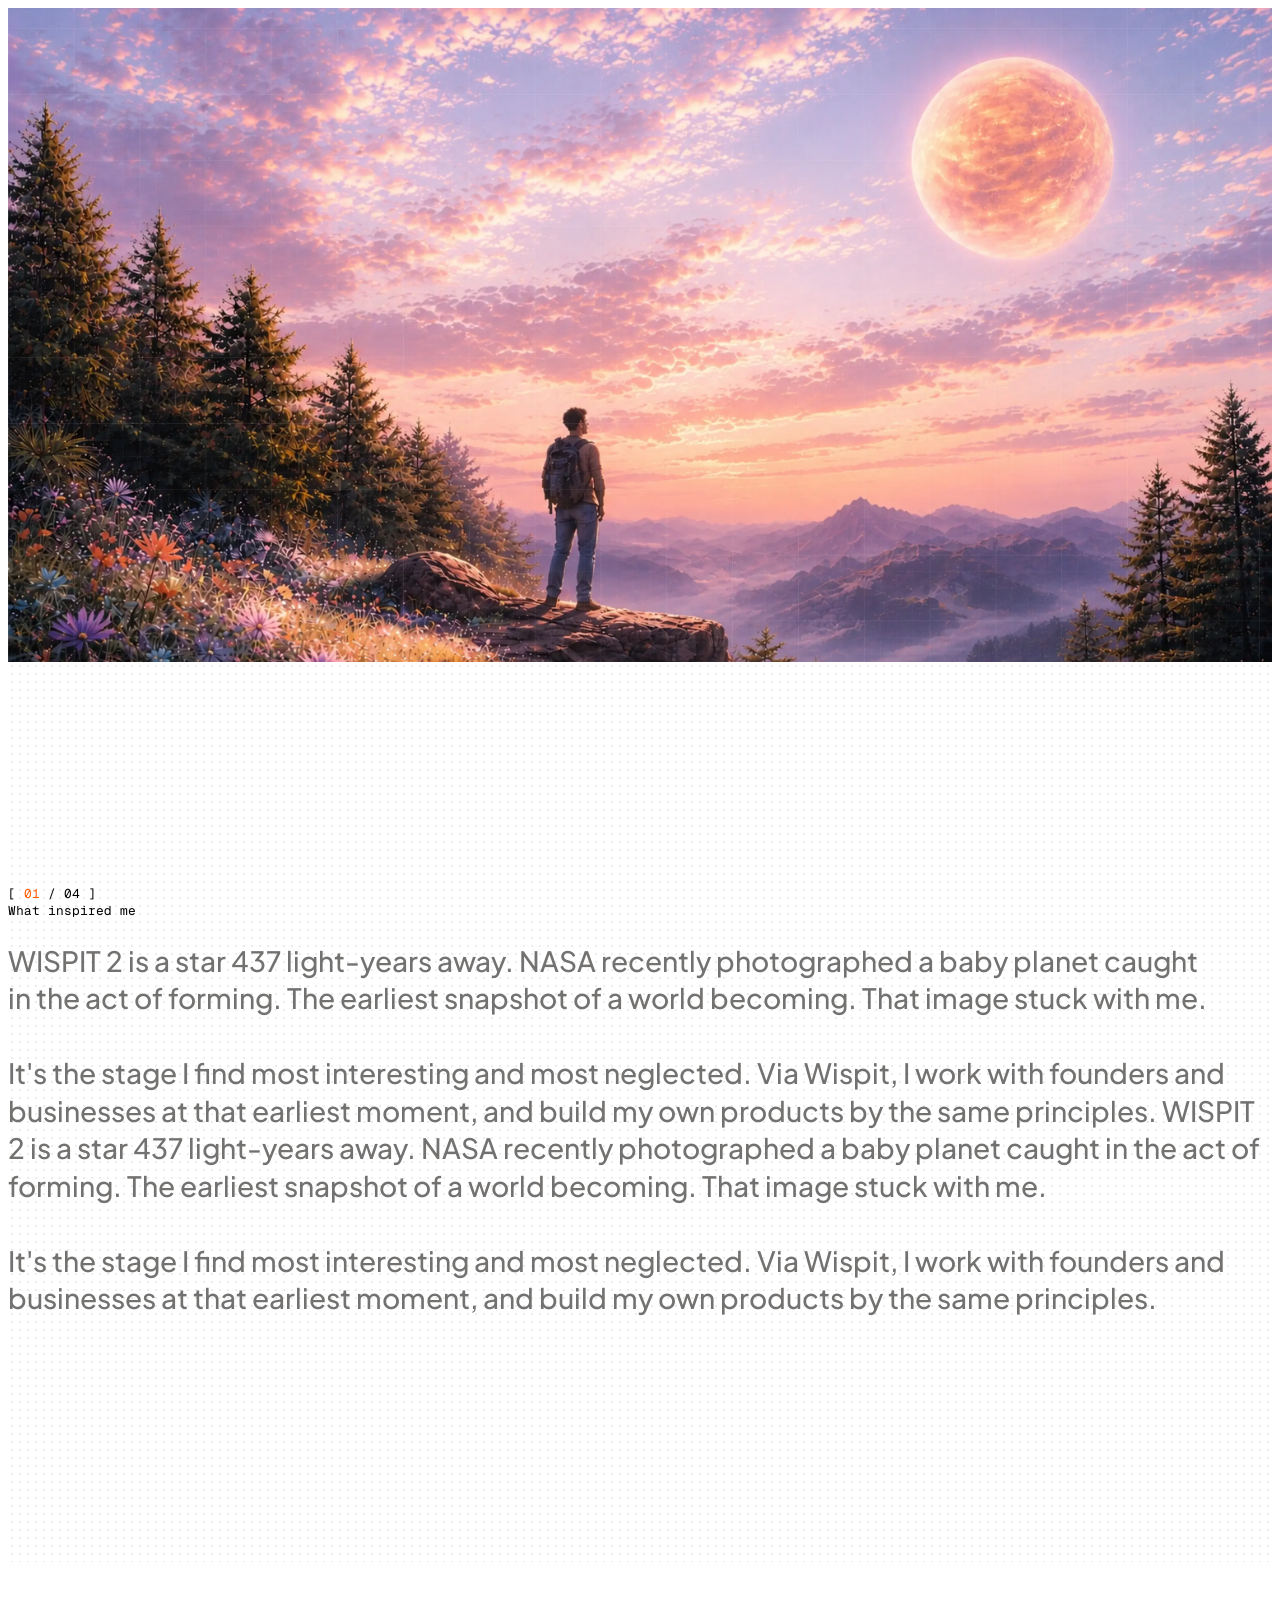
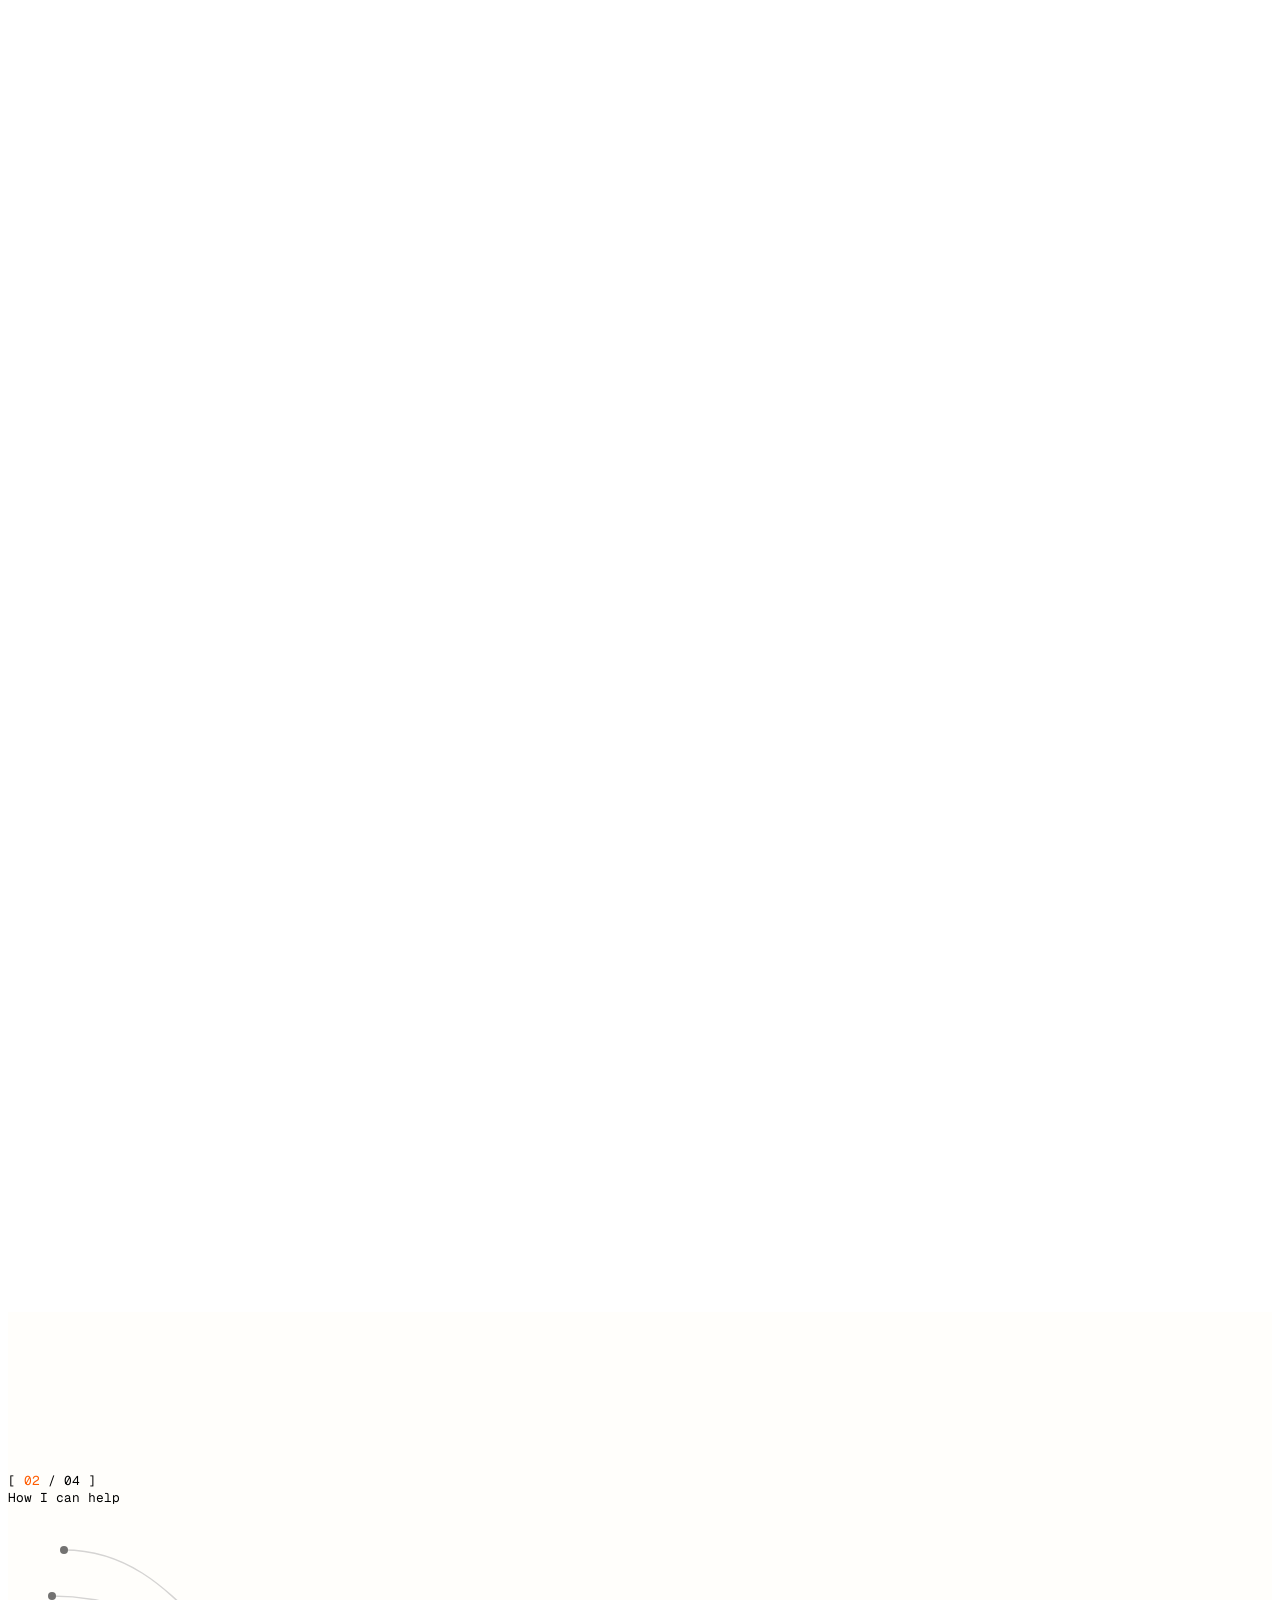
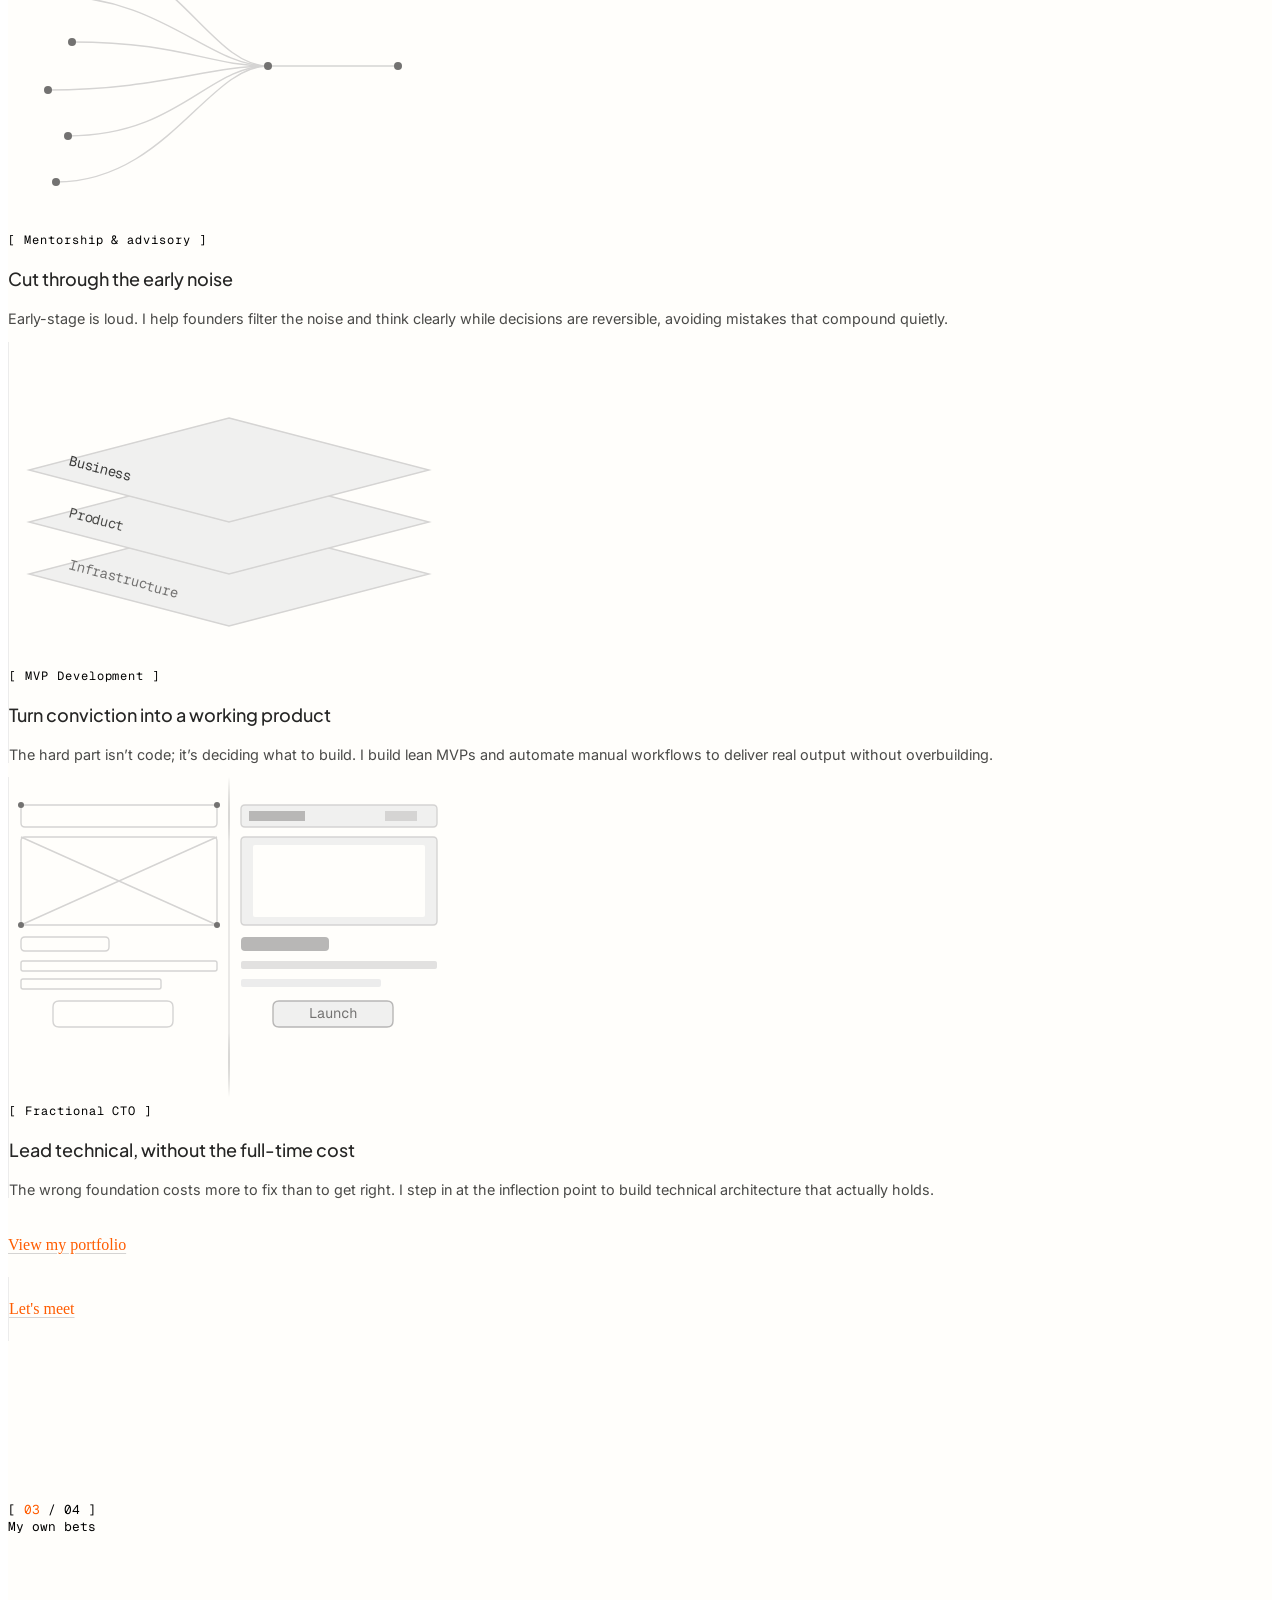
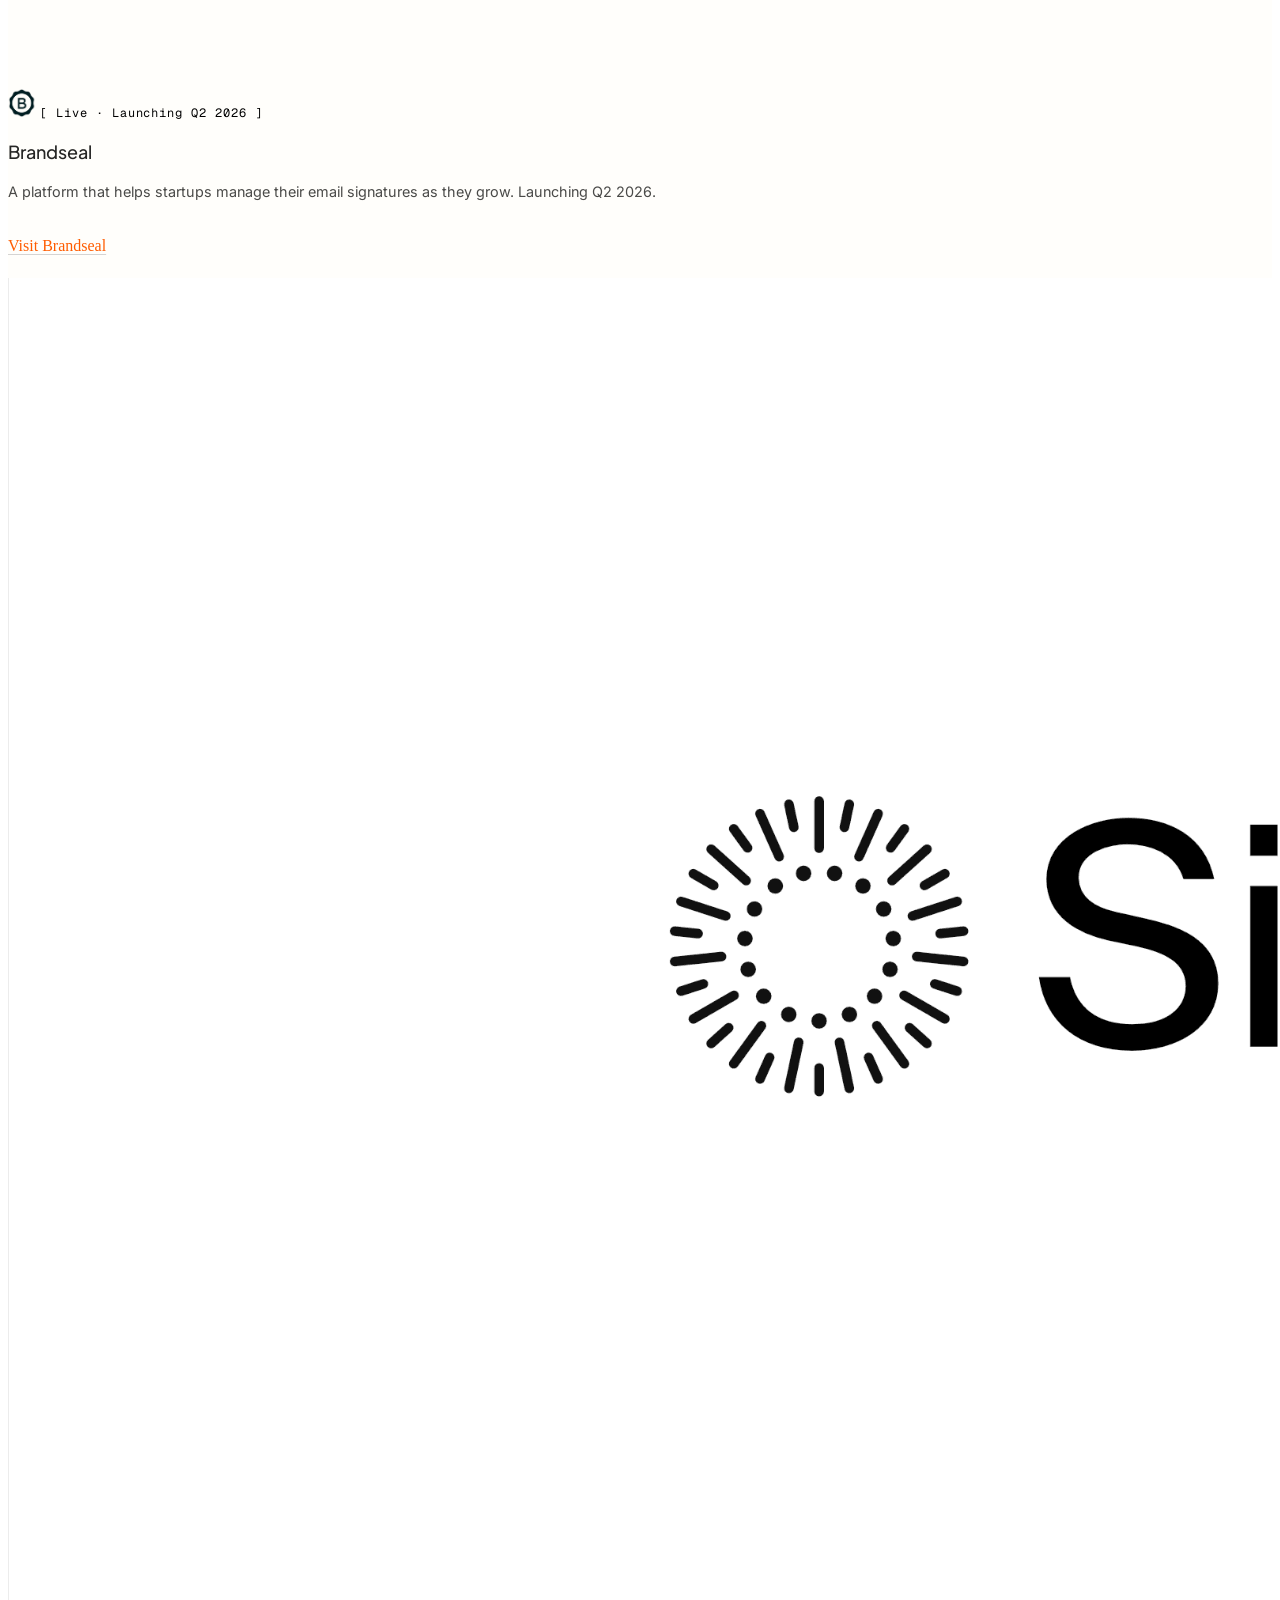
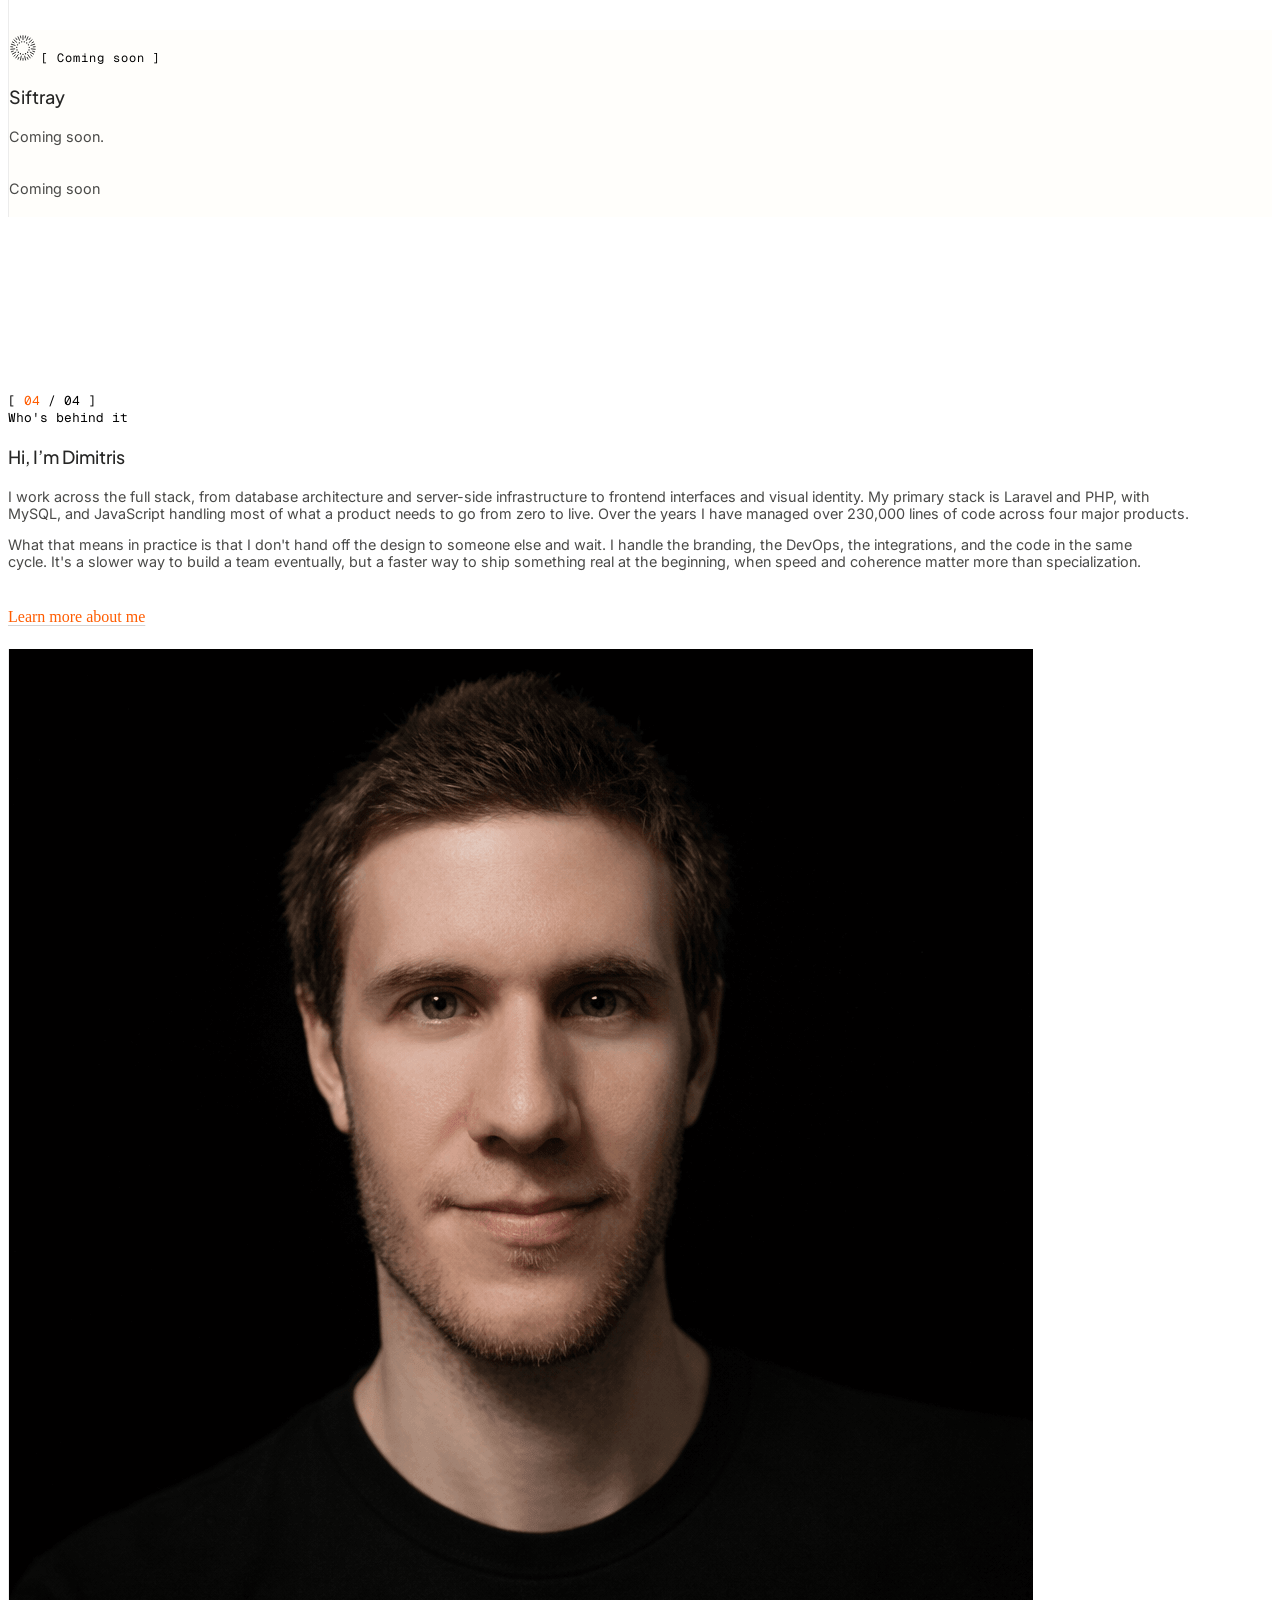
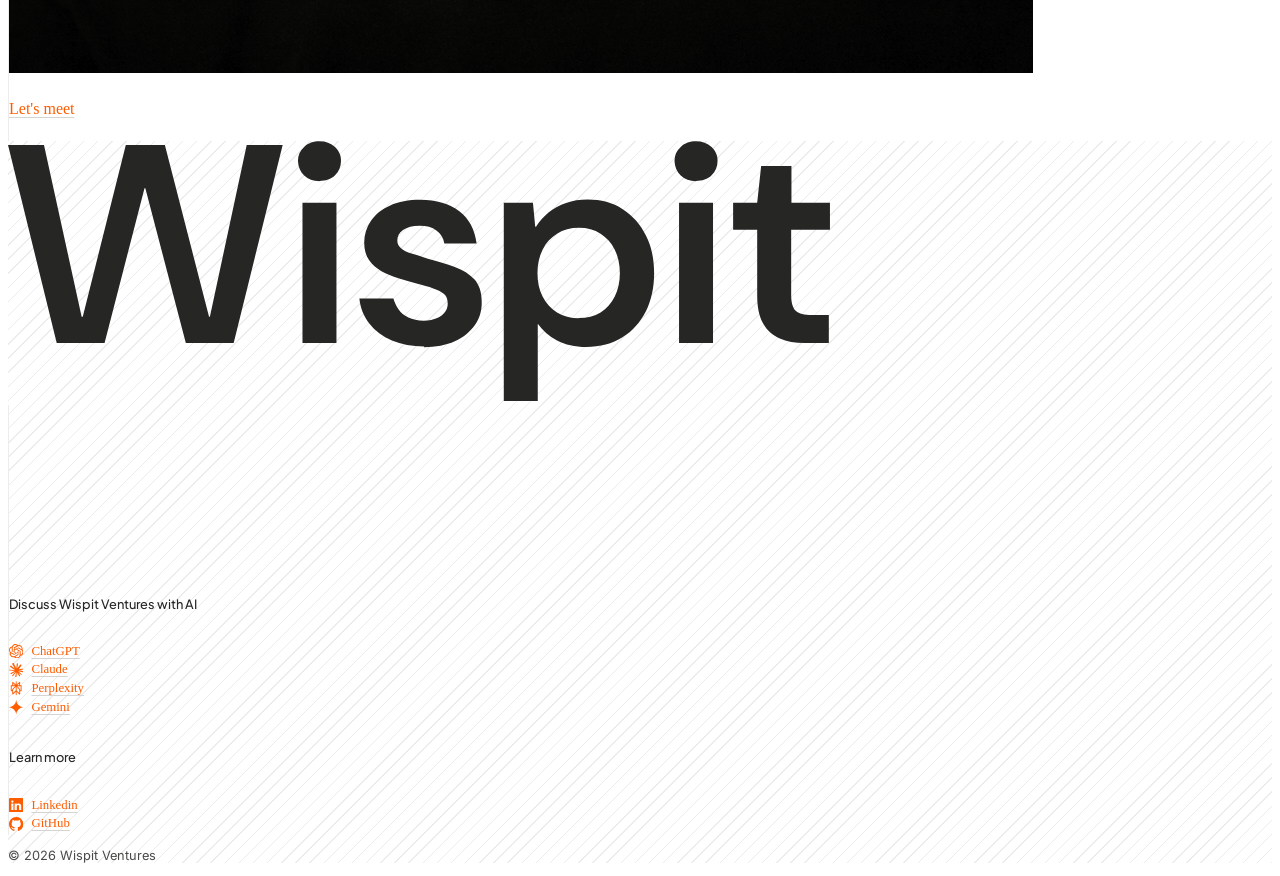
==== commit 2da5cc81: "New description + title for metatags" ====
--- a/index.html
+++ b/index.html
@@ -19,11 +19,10 @@
         <meta property="og:site_name" content="Wispit Ventures" />
         <meta property="og:type" content="website" />
         <meta property="og:locale" content="en_US" />
-        <meta property="og:title" content="Wispit Ventures | Dimitris Dimosiaris Venture Studio" />
-        <meta property="og:description" content="A tech-focused venture studio for startups and SMEs. Built by Dimitris Dimosiaris—mentorship, MVP development, and delivery." />
+        <meta property="og:title" content="Wispit Ventures | Dimitris Dimosiaris Venture Studio for startups and SMEs" />
+        <meta property="og:description" content="A tech-focused venture studio for startups and SMEs.Tech consulting, MVP development, and Fractional CTO services. Run by Dimitris Dimosiaris." />
         <meta property="og:url" content="https://wispitventures.com/" />
-        <meta property="og:image" content="assets/images/open_graph.png" />
-        <meta property="og:image" content="https://wispitventures.com/assets/images/open_graph.png" />
+        <meta property="og:image" content="/assets/images/open_graph.png" />
         <meta property="og:image:type" content="image/png" />
         <meta property="og:image:width" content="1200" />
         <meta property="og:image:height" content="630" />
@@ -31,9 +30,9 @@
 
         <!-- Twitter / X -->
         <meta name="twitter:card" content="summary_large_image" />
-        <meta name="twitter:title" content="Wispit Ventures | Dimitris Dimosiaris Venture Studio" />
-        <meta name="twitter:description" content="A tech-focused venture studio for startups and SMEs. Built by Dimitris Dimosiaris—mentorship, MVP development, and delivery." />
-        <meta name="twitter:image" content="https://wispitventures.com/assets/images/open_graph.png" />
+        <meta name="twitter:title" content="Wispit Ventures | Dimitris Dimosiaris Venture Studio for startups and SMEs" />
+        <meta name="twitter:description" content="A tech-focused venture studio for startups and SMEs.Tech consulting, MVP development, and Fractional CTO services. Run by Dimitris Dimosiaris." />
+        <meta name="twitter:image" content="/assets/images/open_graph.png" />
 
         <!-- Cloudflare -->
         <meta name="cloudflare-scan-content" content="true" />
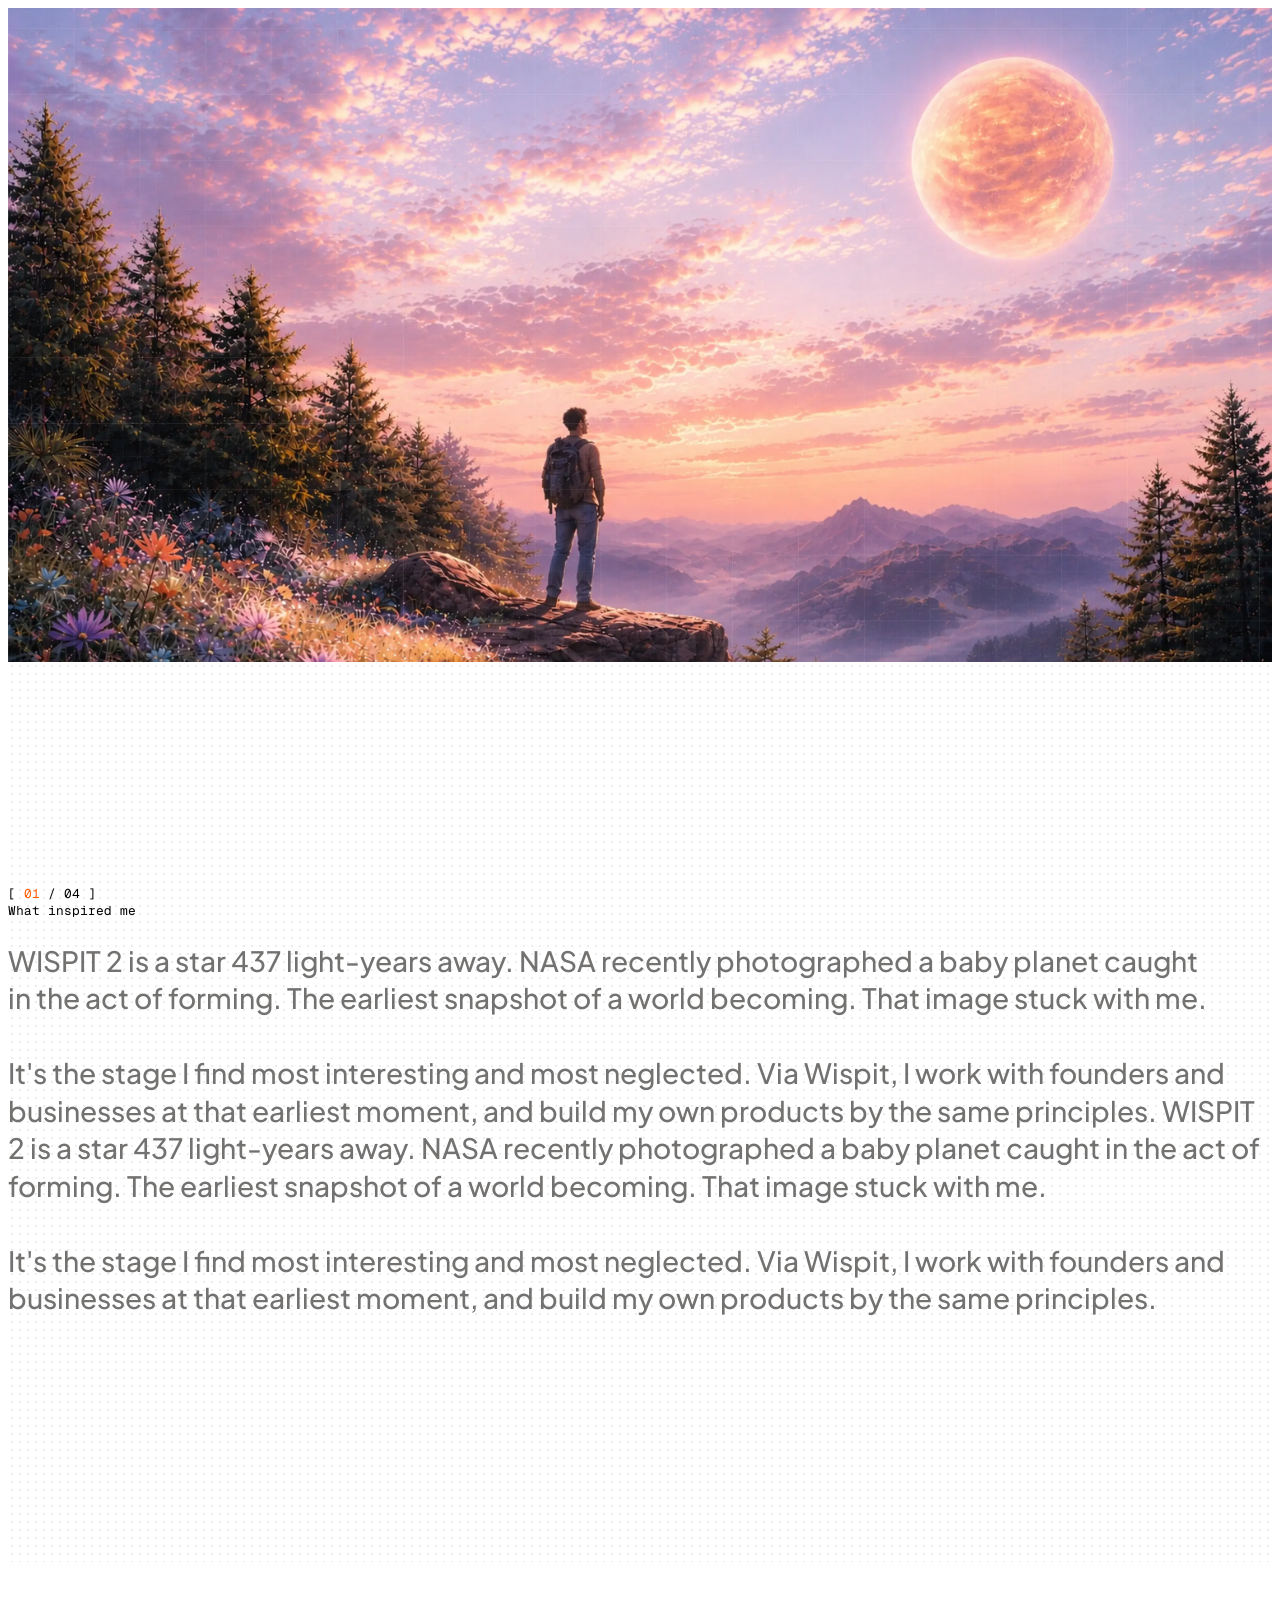
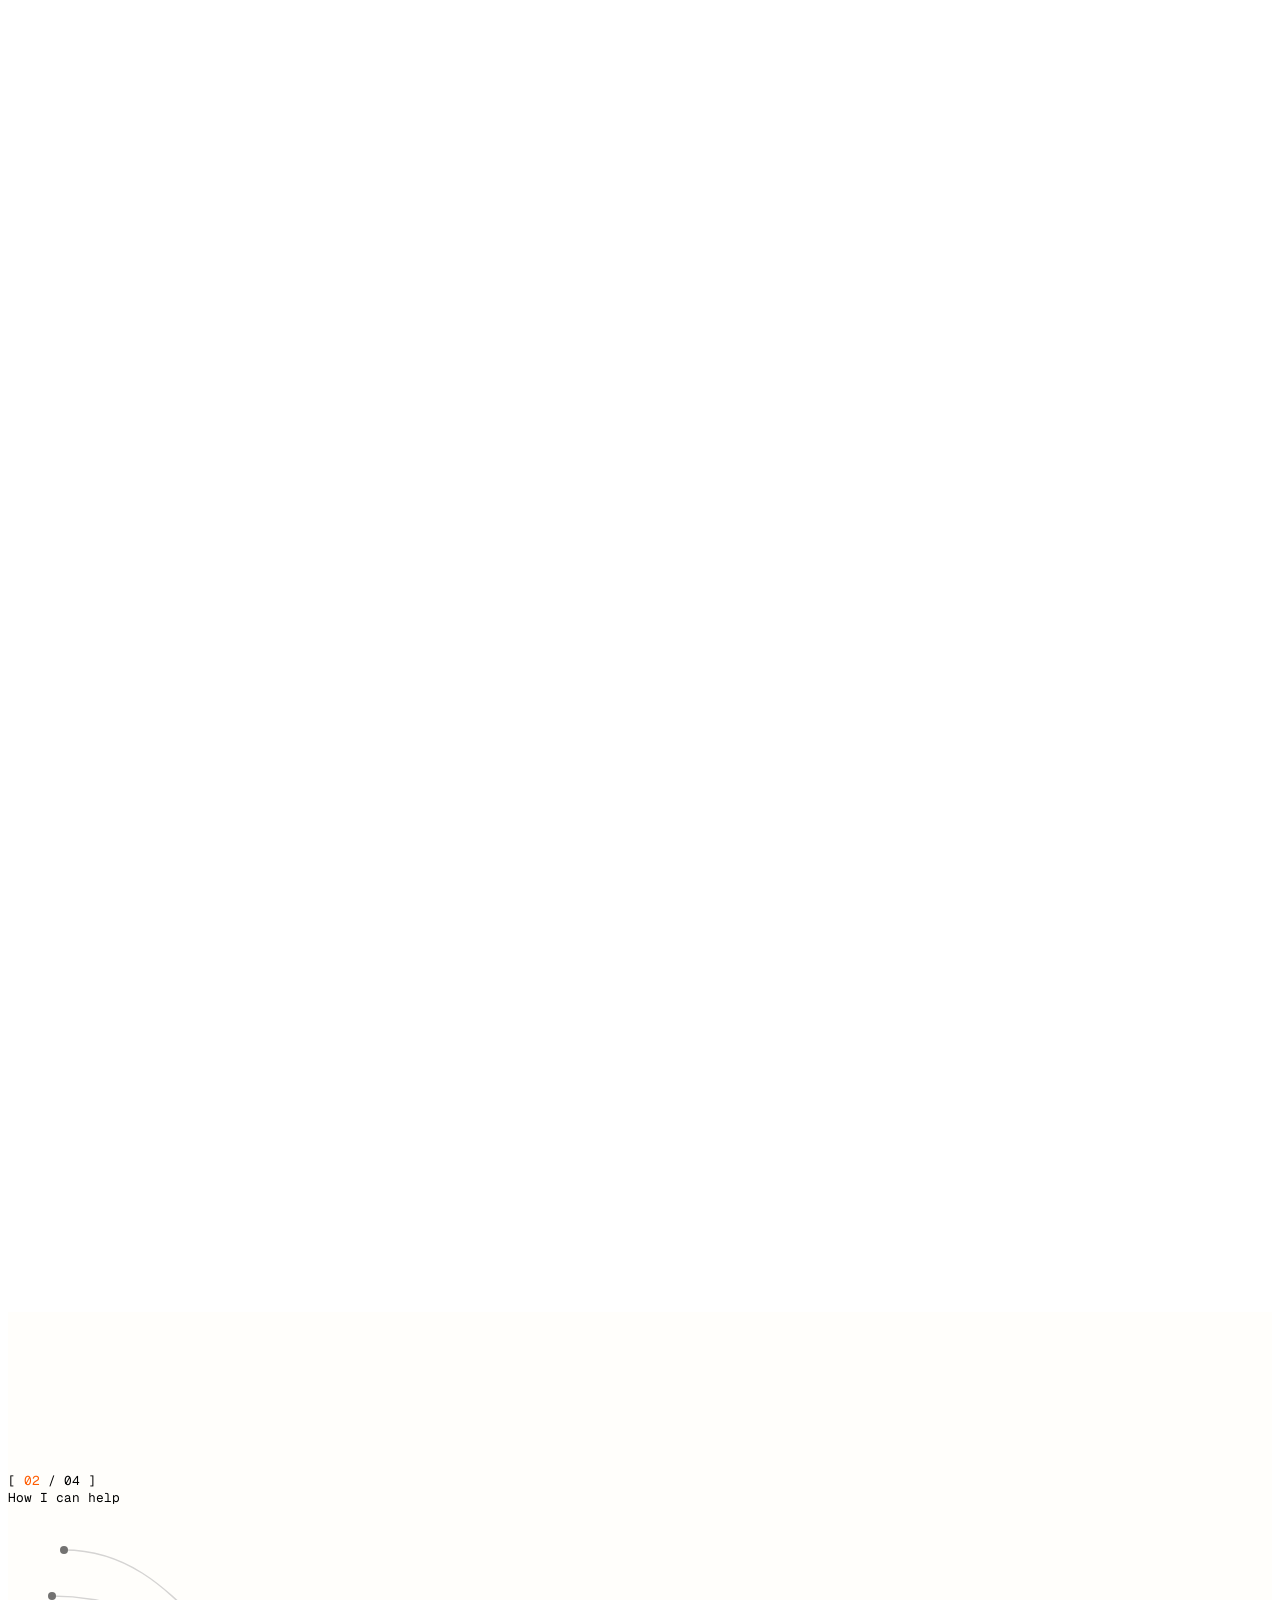
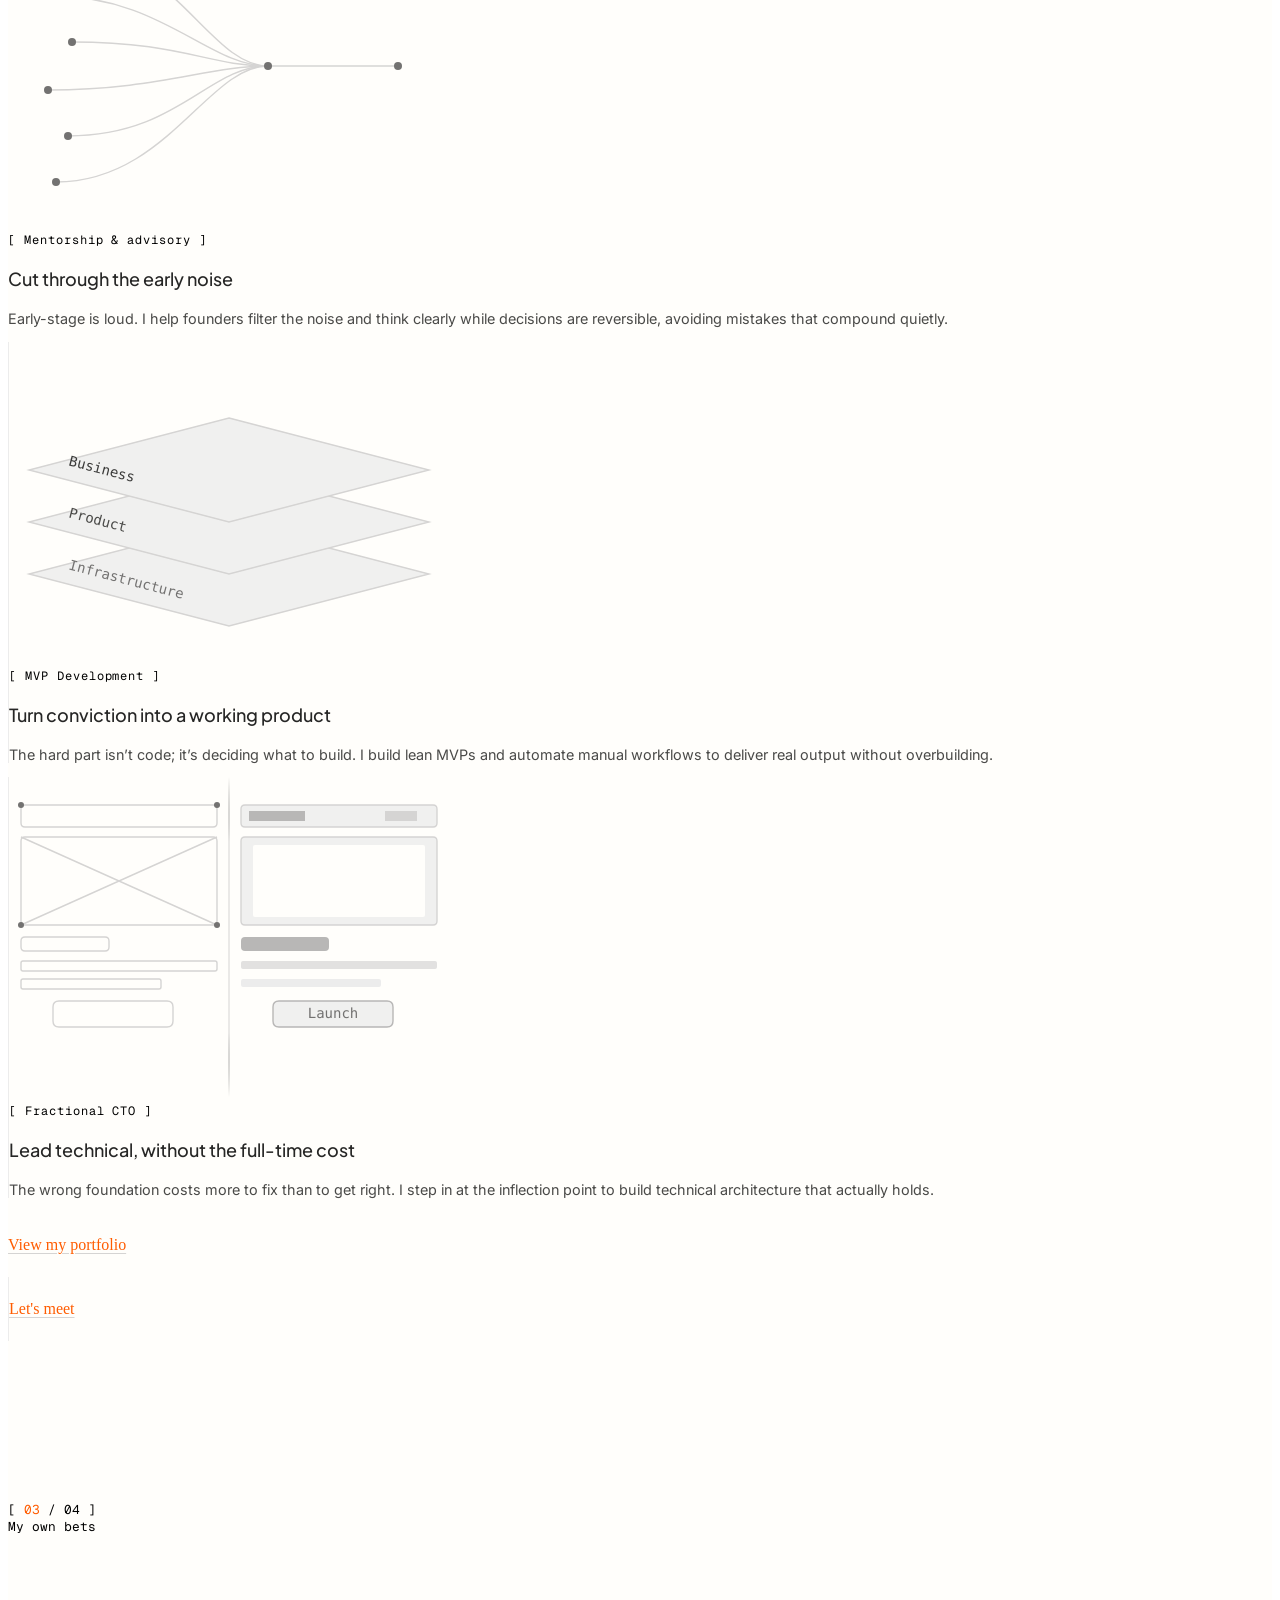
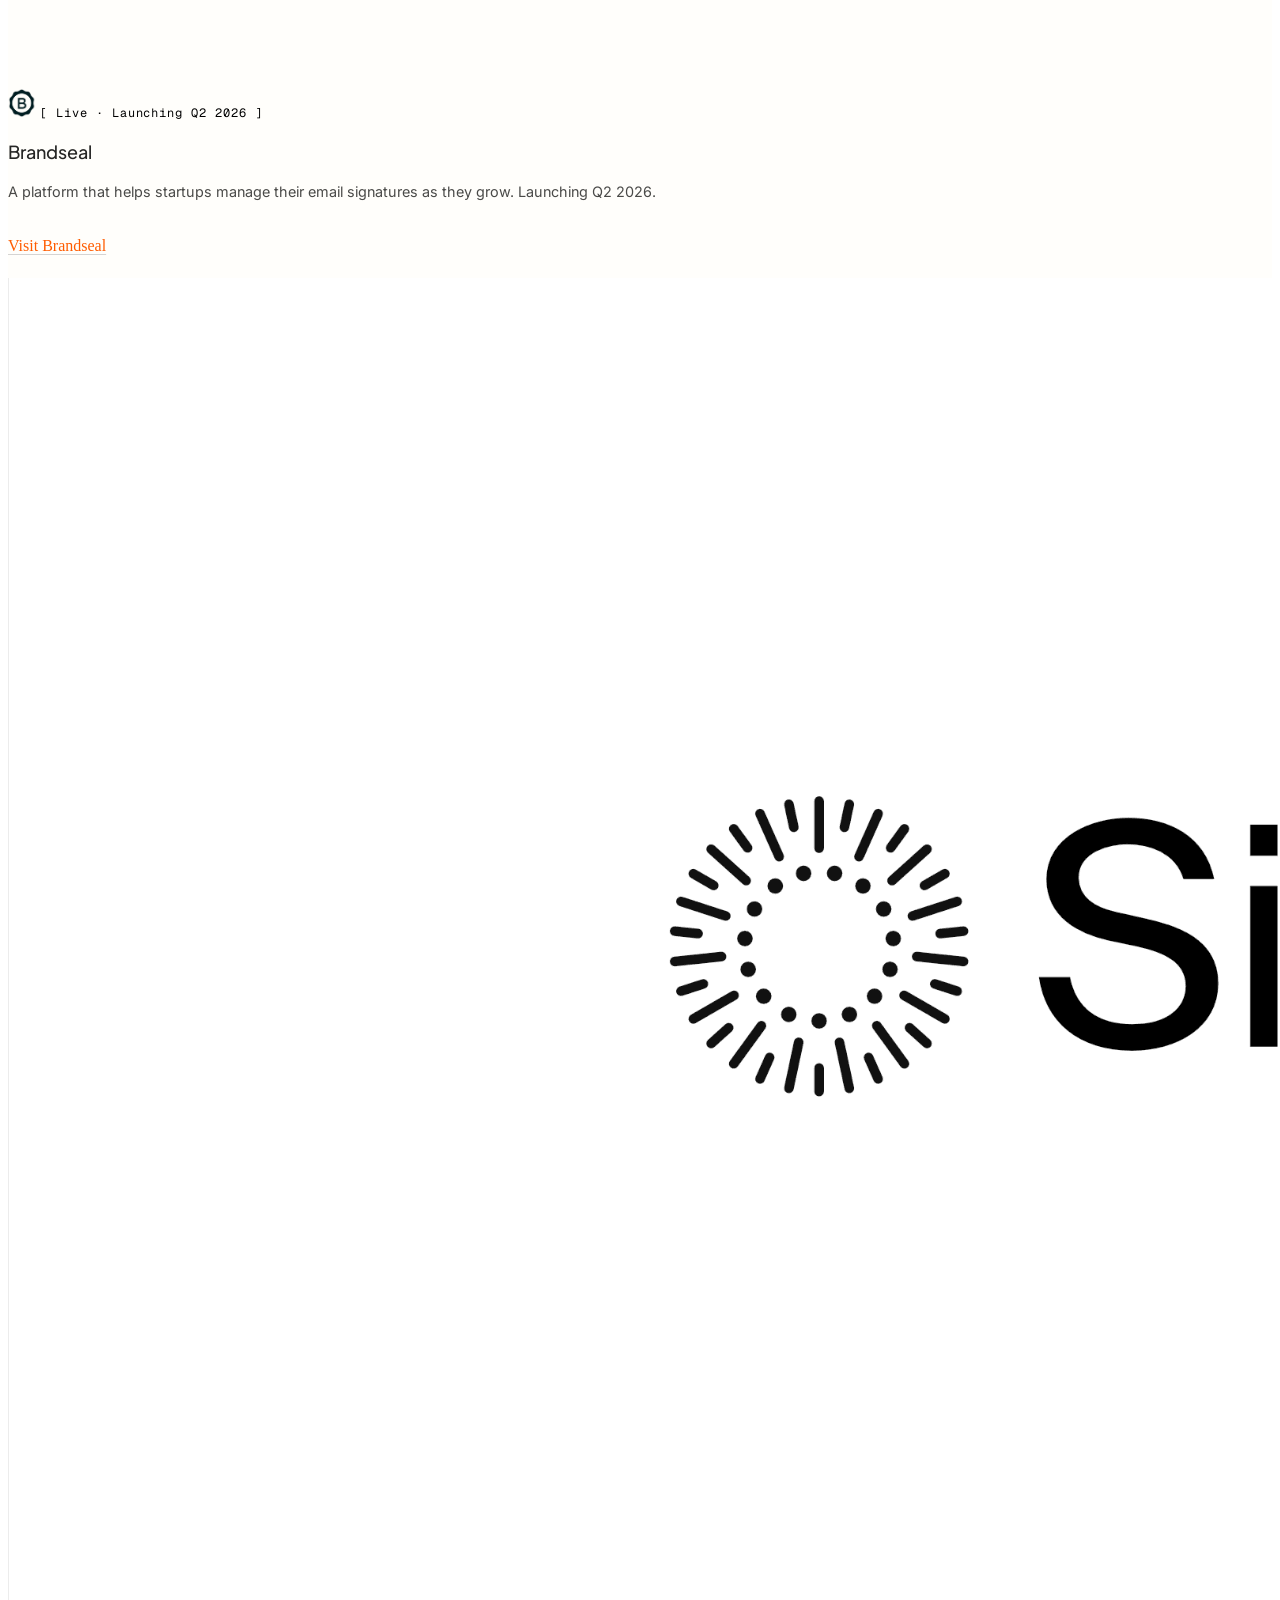
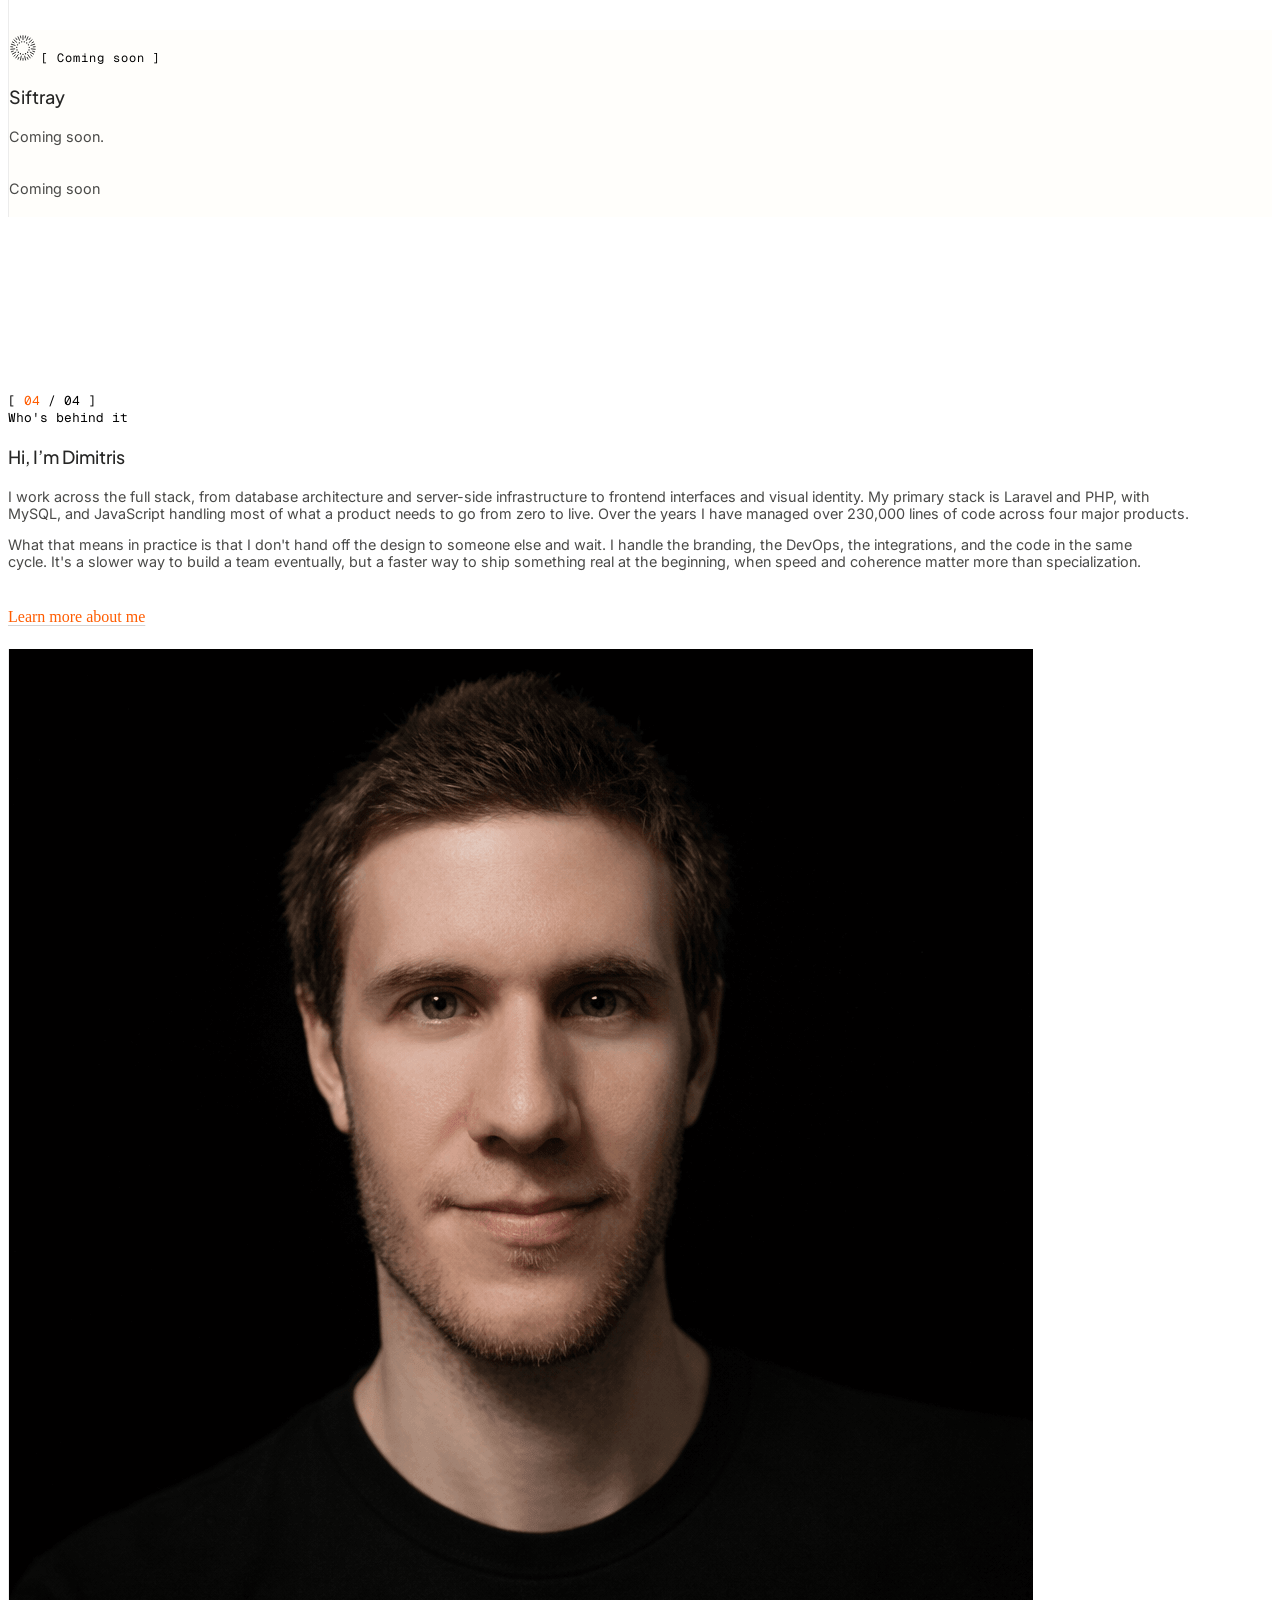
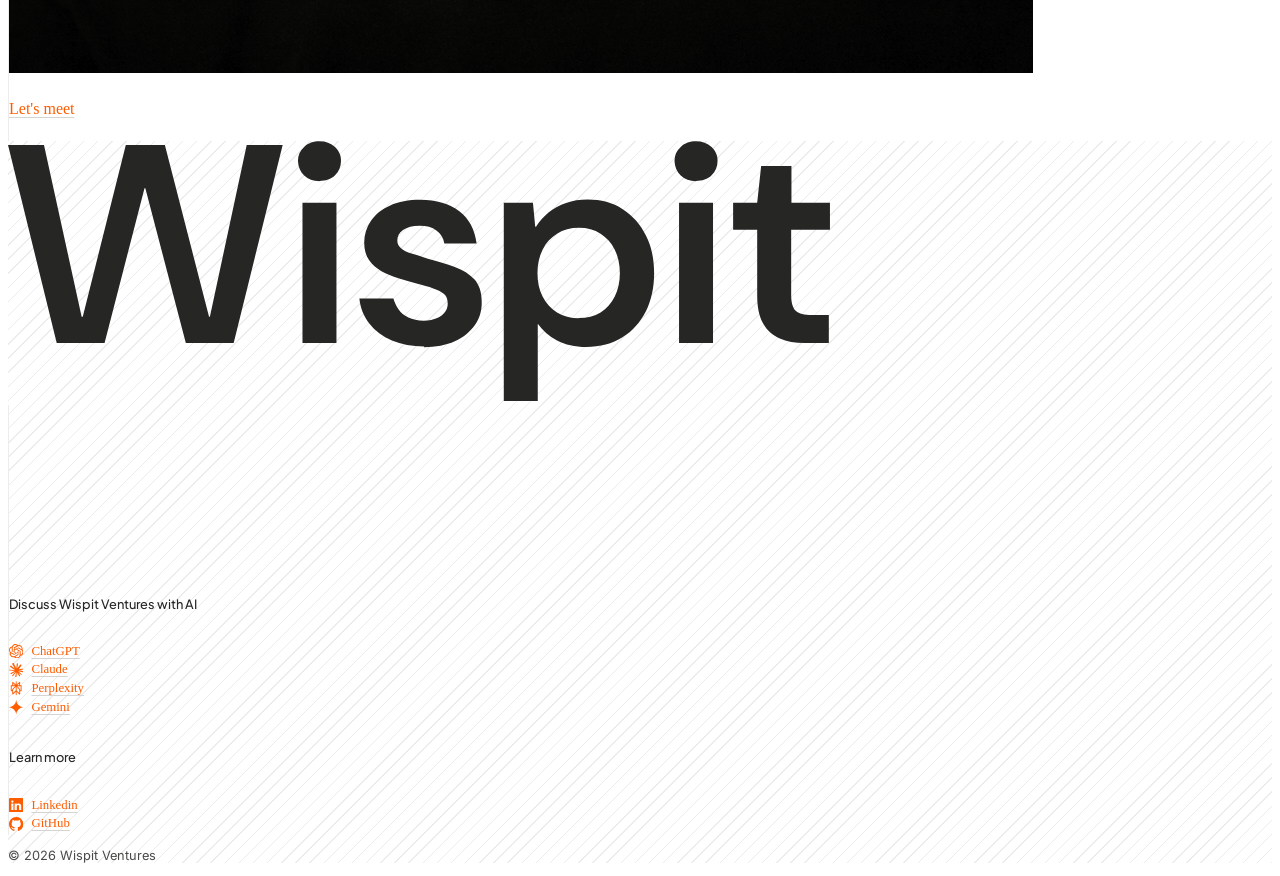
==== commit 1bb92835: "Moved to the official domain from github pages url - changed a few stuff on head metatags" ====
--- a/index.html
+++ b/index.html
@@ -9,11 +9,11 @@
         <meta name="author" content="Dimitris Dimosiaris" />
         <link rel="canonical" href="https://wispitventures.com/" />
 
-        <!-- Favicons: SVG + PNG sizes present in assets/images -->
-        <link rel="icon" type="image/svg+xml" href="assets/images/wispit_favicon.svg" />
-        <link rel="icon" type="image/png" sizes="48x48" href="assets/images/wispit_favicon_48.png" />
-        <link rel="icon" type="image/png" sizes="32x32" href="assets/images/wispit_favicon.png" />
-        <link rel="apple-touch-icon" sizes="180x180" href="assets/images/wispit_favicon_180.png" />
+         <!-- Favicons: SVG + PNG sizes present in assets/images -->
+        <link rel="icon" type="image/svg+xml" href="https://wispitventures.com/assets/images/wispit_favicon.svg" />
+        <link rel="icon" type="image/png" sizes="48x48" href="https://wispitventures.com/assets/images/wispit_favicon_48.png" />
+        <link rel="icon" type="image/png" sizes="32x32" href="https://wispitventures.com/assets/images/wispit_favicon.png" />
+        <link rel="apple-touch-icon" sizes="180x180" href="https://wispitventures.com/assets/images/wispit_favicon_180.png" />
 
         <!-- Open Graph -->
         <meta property="og:site_name" content="Wispit Ventures" />
@@ -22,7 +22,7 @@
         <meta property="og:title" content="Wispit Ventures | Dimitris Dimosiaris Venture Studio for startups and SMEs" />
         <meta property="og:description" content="A tech-focused venture studio for startups and SMEs.Tech consulting, MVP development, and Fractional CTO services. Run by Dimitris Dimosiaris." />
         <meta property="og:url" content="https://wispitventures.com/" />
-        <meta property="og:image" content="/assets/images/open_graph.png" />
+        <meta property="og:image" content="https://wispitventures.com/assets/images/open_graph.png" />
         <meta property="og:image:type" content="image/png" />
         <meta property="og:image:width" content="1200" />
         <meta property="og:image:height" content="630" />
@@ -32,7 +32,7 @@
         <meta name="twitter:card" content="summary_large_image" />
         <meta name="twitter:title" content="Wispit Ventures | Dimitris Dimosiaris Venture Studio for startups and SMEs" />
         <meta name="twitter:description" content="A tech-focused venture studio for startups and SMEs.Tech consulting, MVP development, and Fractional CTO services. Run by Dimitris Dimosiaris." />
-        <meta name="twitter:image" content="/assets/images/open_graph.png" />
+        <meta name="twitter:image" content="https://wispitventures.com/assets/images/open_graph.png" />
 
         <!-- Cloudflare -->
         <meta name="cloudflare-scan-content" content="true" />
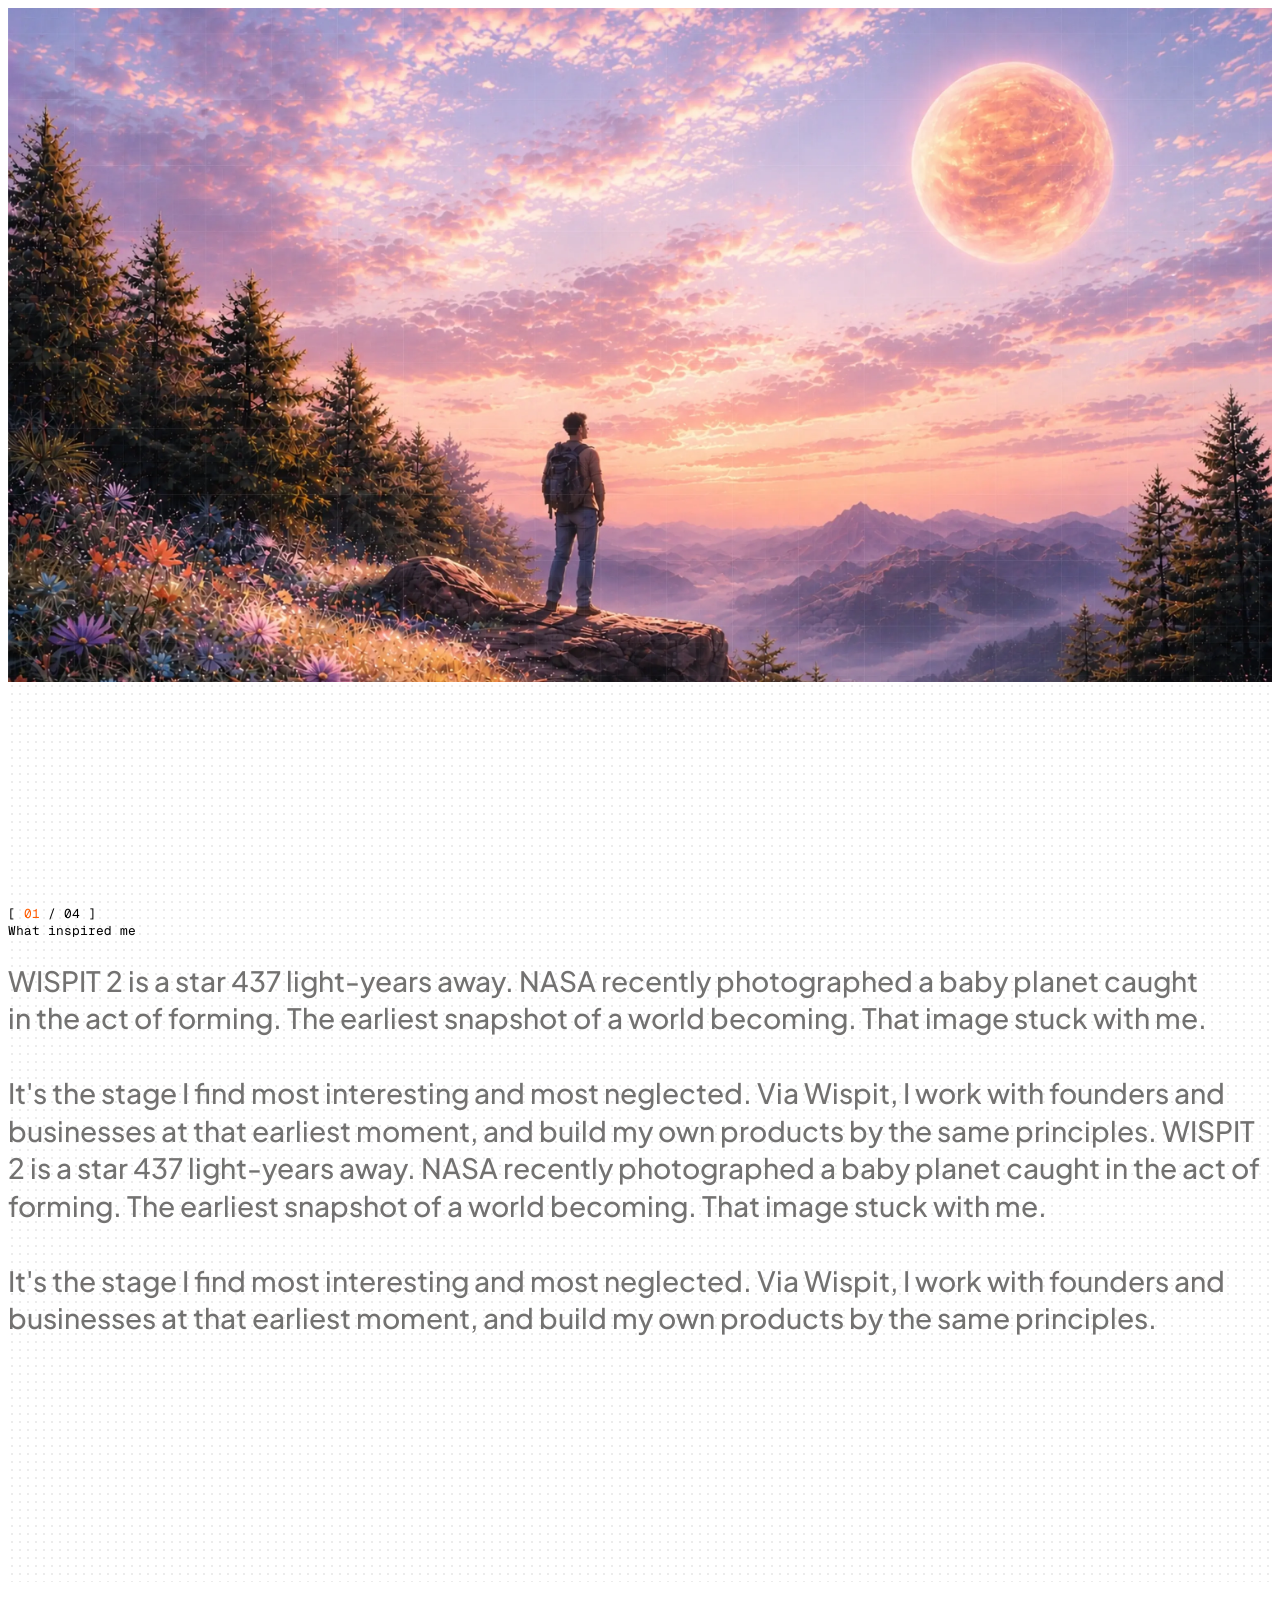
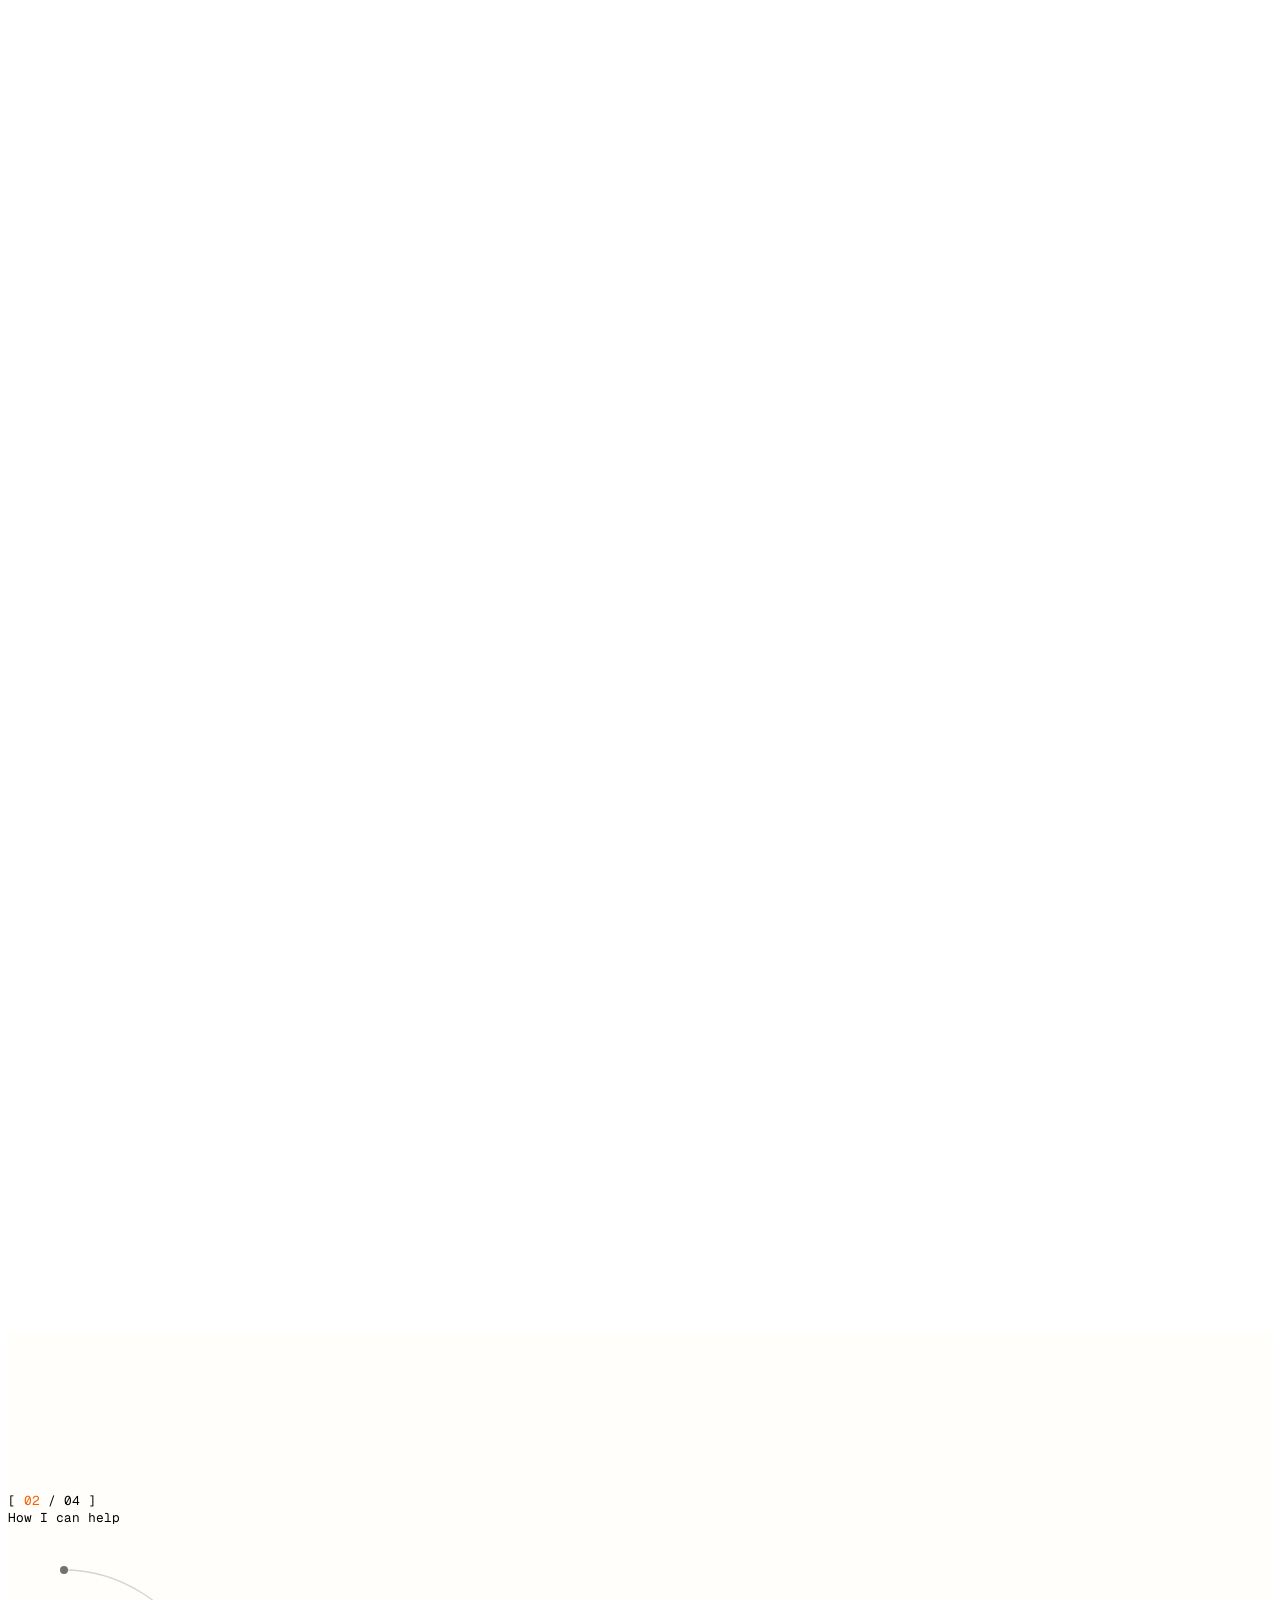
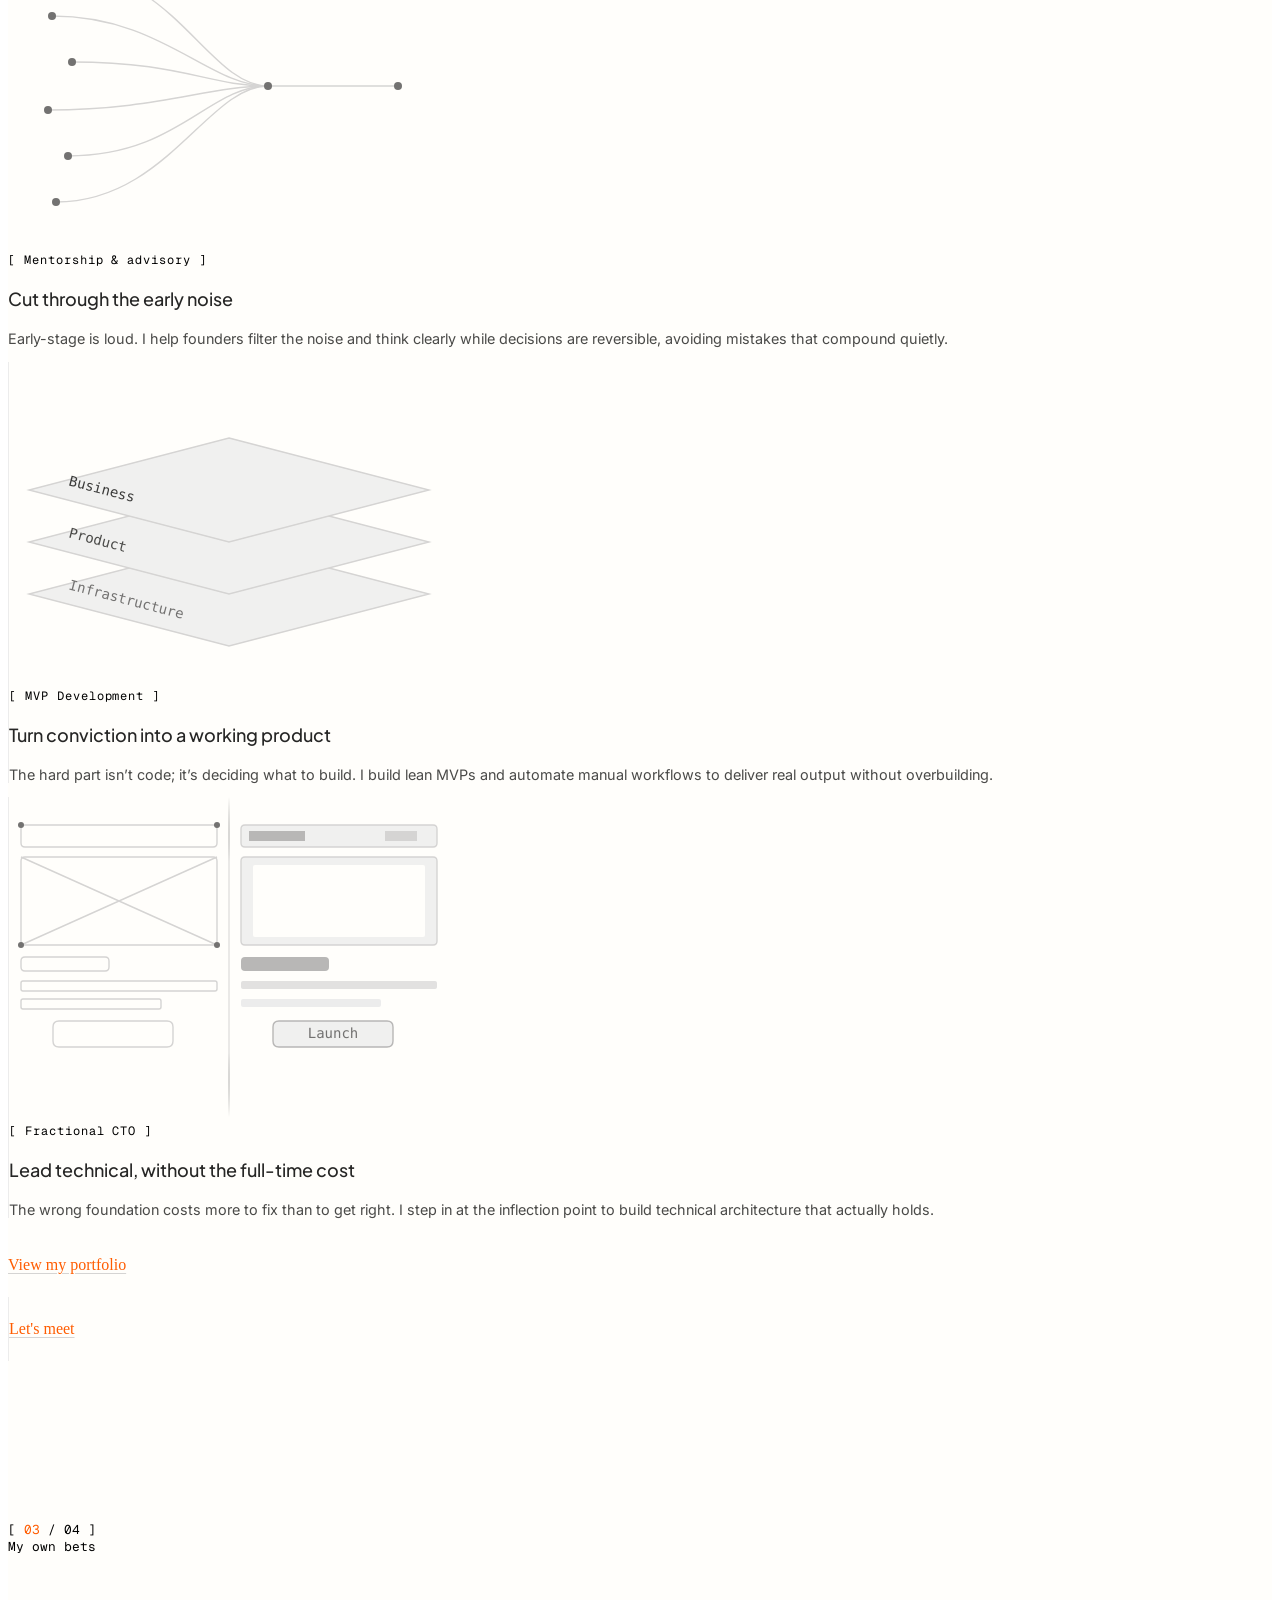
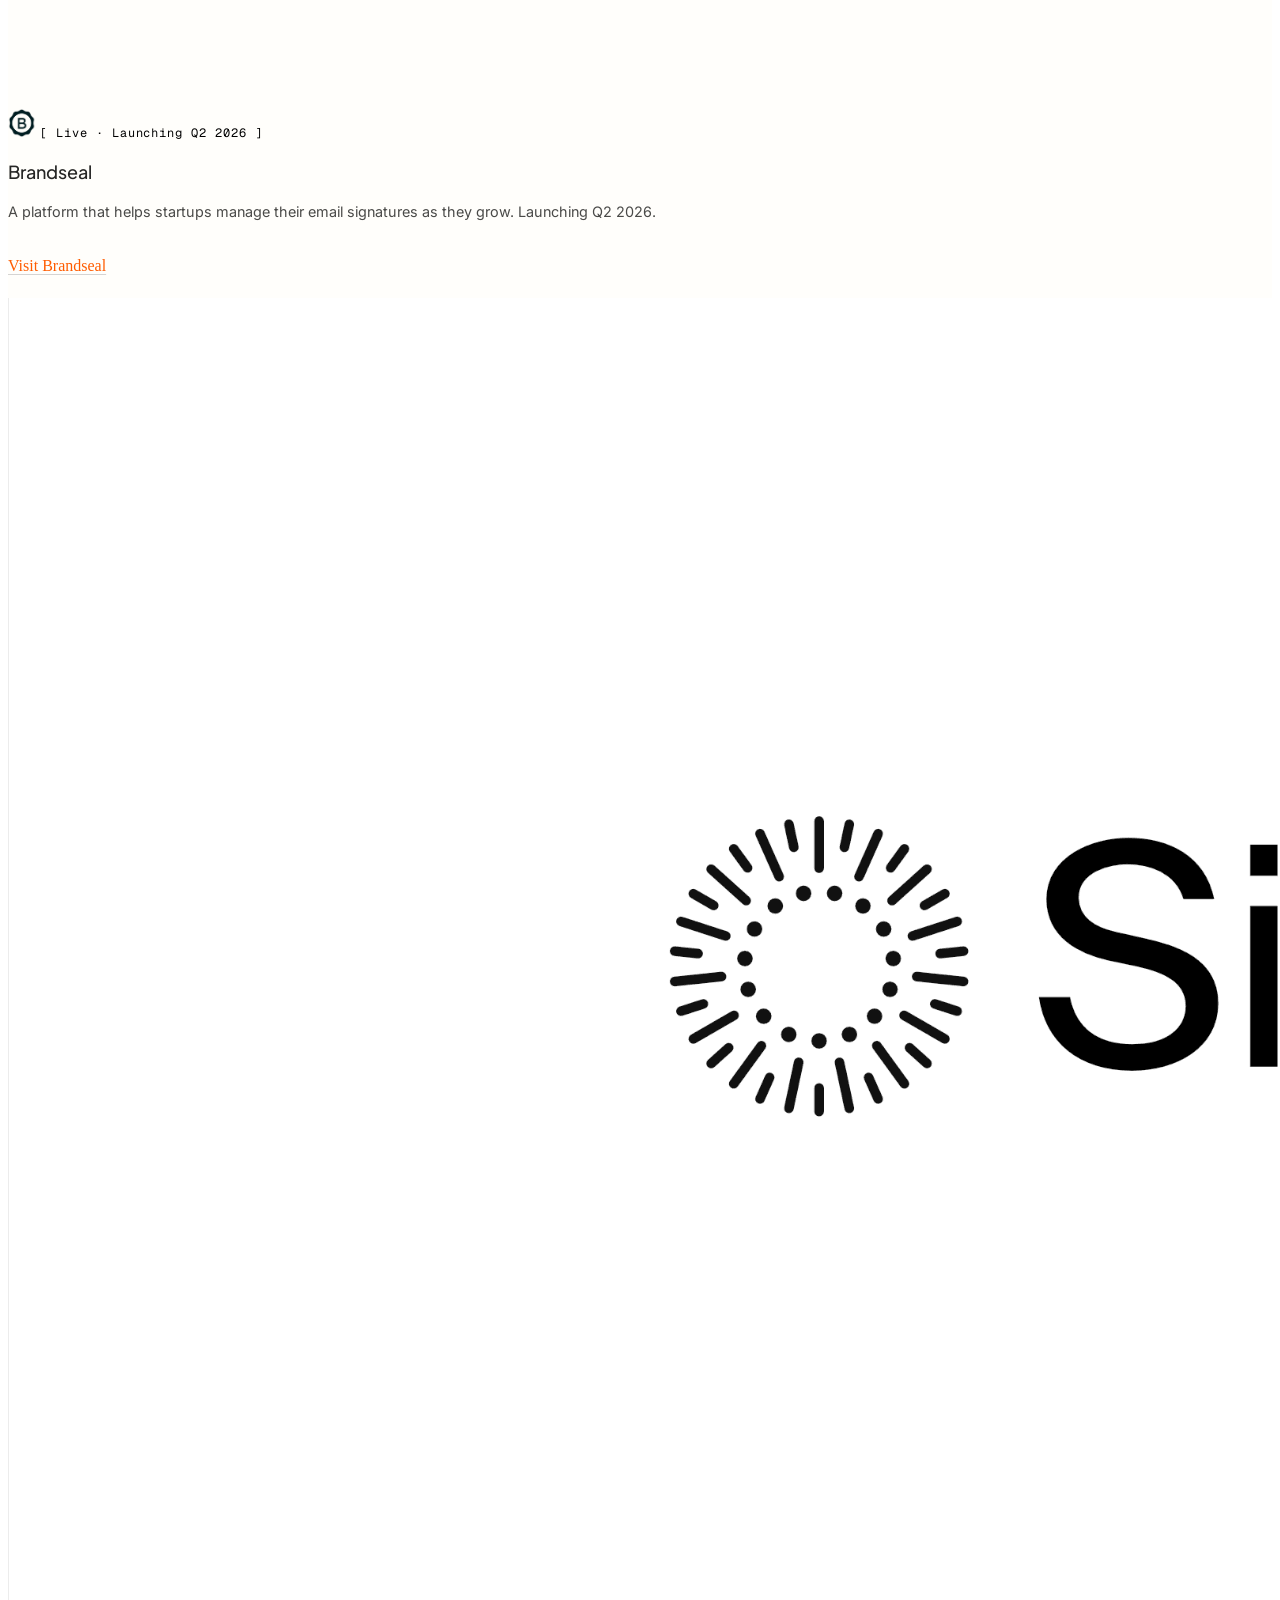
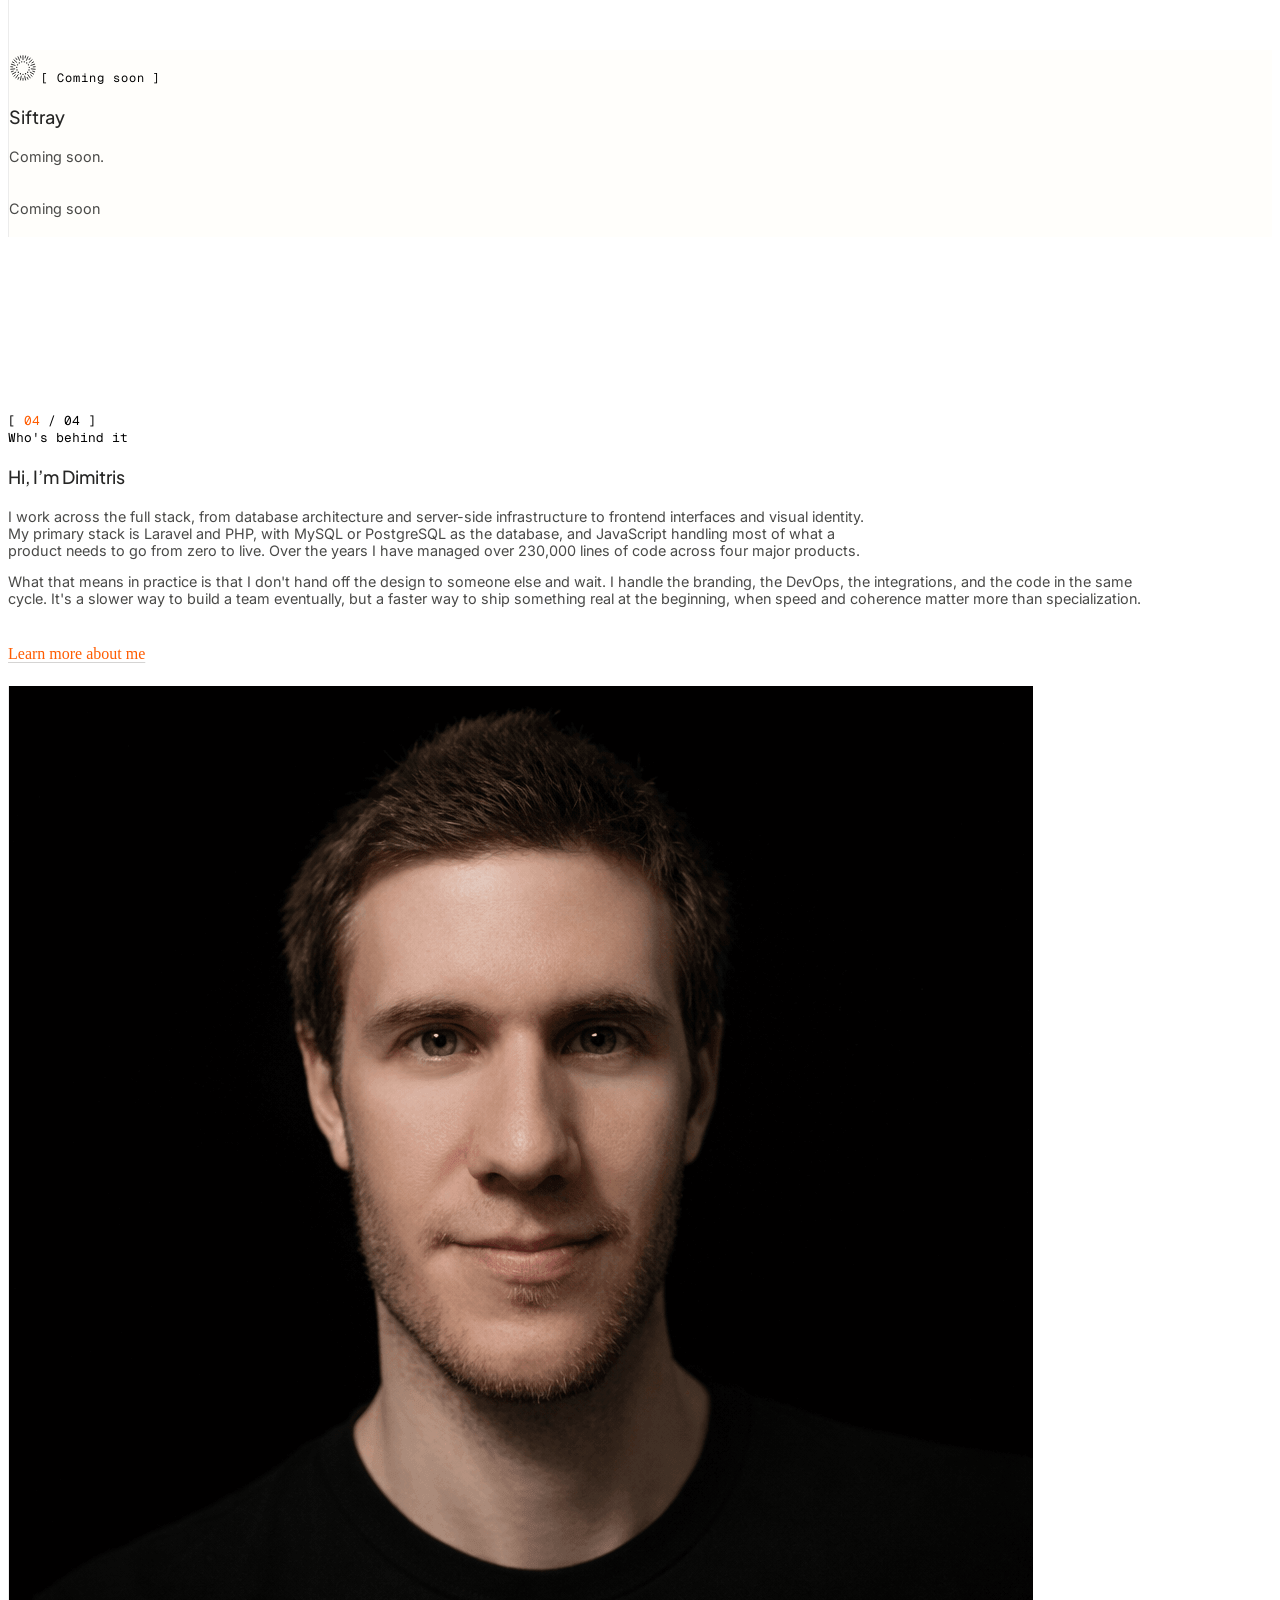
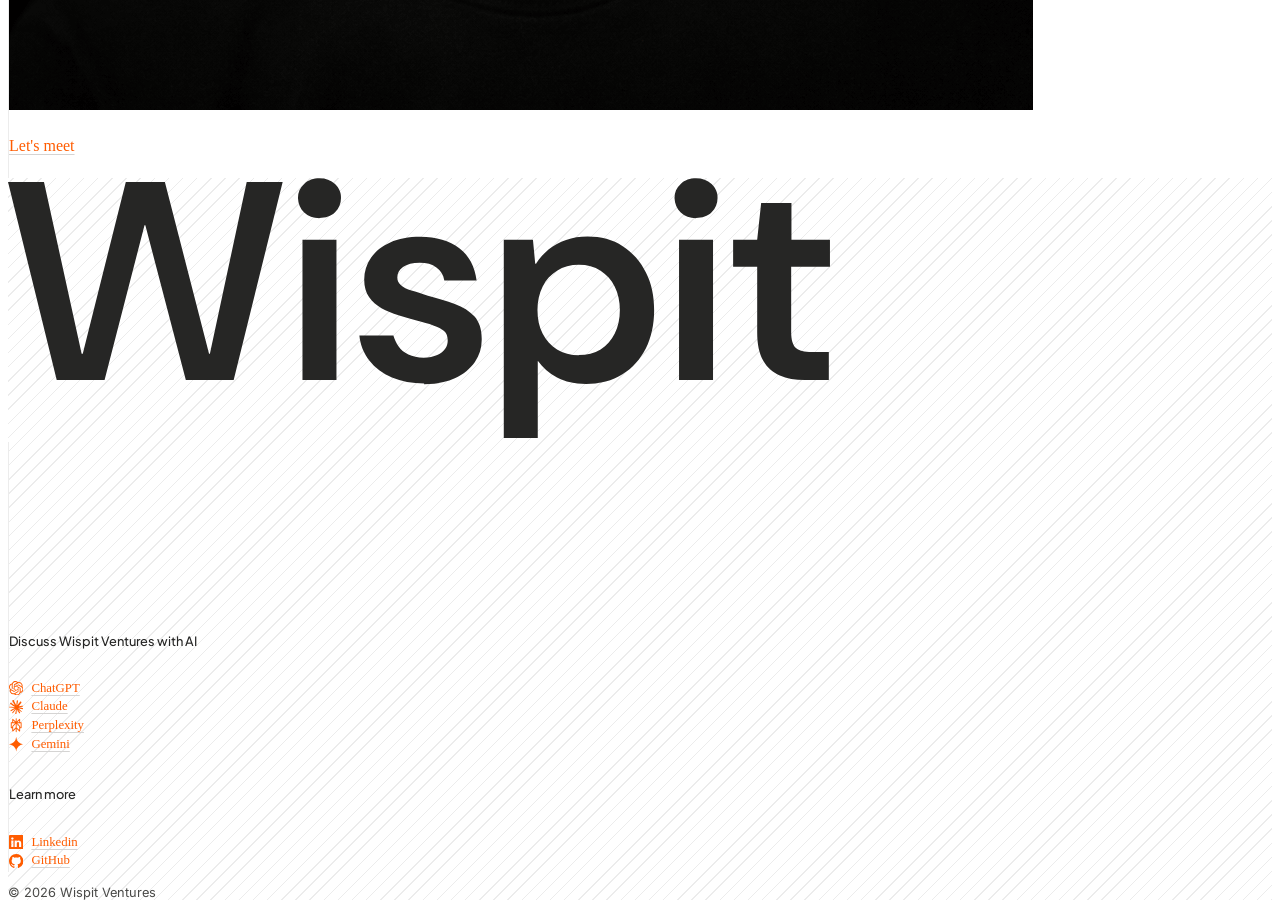
==== commit 89530b39: "Fixes on head & hero section content + reduced size for open graph image" ====
--- a/index.html
+++ b/index.html
@@ -4,8 +4,8 @@
     <head>
         <meta charset="utf-8" />
         <meta name="viewport" content="width=device-width, initial-scale=1" />
-        <title>Wispit Ventures | Dimitris Dimosiaris Venture Studio</title>
-        <meta name="description" content="A tech-focused venture studio for startups and SMEs. Built by Dimitris Dimosiaris—mentorship, MVP development, and delivery." />
+        <title>Wispit Ventures | Dimitris Dimosiaris | Personal Venture Studio</title>
+        <meta name="description" content="Technical leadership for startups & SMEs. Dimitris provides mentorship, MVP development, and fractional CTO services via Wispit Ventures to ship web products." />
         <meta name="author" content="Dimitris Dimosiaris" />
         <link rel="canonical" href="https://wispitventures.com/" />
 
@@ -19,23 +19,23 @@
         <meta property="og:site_name" content="Wispit Ventures" />
         <meta property="og:type" content="website" />
         <meta property="og:locale" content="en_US" />
-        <meta property="og:title" content="Wispit Ventures | Dimitris Dimosiaris Venture Studio for startups and SMEs" />
-        <meta property="og:description" content="A tech-focused venture studio for startups and SMEs.Tech consulting, MVP development, and Fractional CTO services. Run by Dimitris Dimosiaris." />
+        <meta property="og:title" content="Wispit Ventures | Dimitris Dimosiaris | Personal Venture Studio" />
+        <meta property="og:description" content="Technical leadership for startups & SMEs. Dimitris provides mentorship, MVP development, and fractional CTO services via Wispit Ventures to ship web products." />
         <meta property="og:url" content="https://wispitventures.com/" />
         <meta property="og:image" content="https://wispitventures.com/assets/images/open_graph.png" />
         <meta property="og:image:type" content="image/png" />
         <meta property="og:image:width" content="1200" />
         <meta property="og:image:height" content="630" />
-        <meta property="og:image:alt" content="Wispit Ventures — A tech-focused venture studio for startups and SMEs" />
+        <meta property="og:image:alt" content="Wispit Ventures — Building web products for startups & SMEs by Dimitris Dimosiaris" />
 
         <!-- Twitter / X -->
         <meta name="twitter:card" content="summary_large_image" />
-        <meta name="twitter:title" content="Wispit Ventures | Dimitris Dimosiaris Venture Studio for startups and SMEs" />
-        <meta name="twitter:description" content="A tech-focused venture studio for startups and SMEs.Tech consulting, MVP development, and Fractional CTO services. Run by Dimitris Dimosiaris." />
+        <meta name="twitter:title" content="Wispit Ventures | Dimitris Dimosiaris | Personal Venture Studio" />
+        <meta name="twitter:description" content="Technical leadership for startups & SMEs. Dimitris provides mentorship, MVP development, and fractional CTO services via Wispit Ventures to ship web products." />
         <meta name="twitter:image" content="https://wispitventures.com/assets/images/open_graph.png" />
 
-        <!-- Cloudflare -->
-        <meta name="cloudflare-scan-content" content="true" />
+        <!-- Analytics -->
+        <script defer src='https://static.cloudflareinsights.com/beacon.min.js' data-cf-beacon='{"token": "89724cdd1d434412b9b03665a954c159"}'></script>
 
         <!-- CSS -->
         <link rel="stylesheet" href="css/bootstrap.min.css" />
@@ -85,10 +85,10 @@
                 <div class="container py-10">
                     <div class="col-12 col-lg-8 position-relative py-10 px-3 mb-5">
                         <h1 id="hero-heading" class="display-5 fw-semibold text-light">
-                            A tech-focused venture studio for <span class="main-brand-color">startups & SMEs</span>
+                            Building web products for <span class="main-brand-color">startups & SMEs</span>
                         </h1>
                         <p class="fs-5 text-light mt-4 mb-5">
-                            Wispit ventures is running by <a class="link-animated text-light fw-medium" href="https://dimosiaris.com/" target="_blank" rel="noopener noreferrer" aria-label="Dimitris Dimosiaris">Dimitris Dimosiaris</a>, a builder who solves real problems with technology and occasionally builds his own products.
+                            Wispit Ventures is the personal studio of <a class="link-animated text-light fw-medium" href="https://dimosiaris.com/" target="_blank" rel="noopener noreferrer" aria-label="Dimitris Dimosiaris">Dimitris Dimosiaris</a>, a product designer & engineer who solves real problems with technology and ships his own products to stay at the edge of execution.
                         </p>
                     </div>
                 </div>
@@ -301,7 +301,7 @@
                                 <div class="col-12 col-lg-9 d-flex flex-column gap-3 pt-5 px-4">
 
                                     <h3 class="h5 fw-semibold mb-0">Hi, I’m Dimitris</h3>
-                                    <p class="fs-09 mb-0">I work across the full stack, from database architecture and server-side infrastructure to frontend interfaces and visual identity. My primary stack is Laravel and PHP, with MySQL, and JavaScript handling most of what a product needs to go from zero to live. Over the years I have managed over 230,000 lines of code across four major products.</p>
+                                    <p class="fs-09 mb-0">I work across the full stack, from database architecture and server-side infrastructure to frontend interfaces and visual identity. My primary stack is Laravel and PHP, with MySQL or PostgreSQL as the database, and JavaScript handling most of what a product needs to go from zero to live. Over the years I have managed over 230,000 lines of code across four major products.</p>
                                     <p class="fs-09 mb-4">What that means in practice is that I don't hand off the design to someone else and wait. I handle the branding, the DevOps, the integrations, and the code in the same cycle. It's a slower way to build a team eventually, but a faster way to ship something real at the beginning, when speed and coherence matter more than specialization.</p>
 
                                 </div>
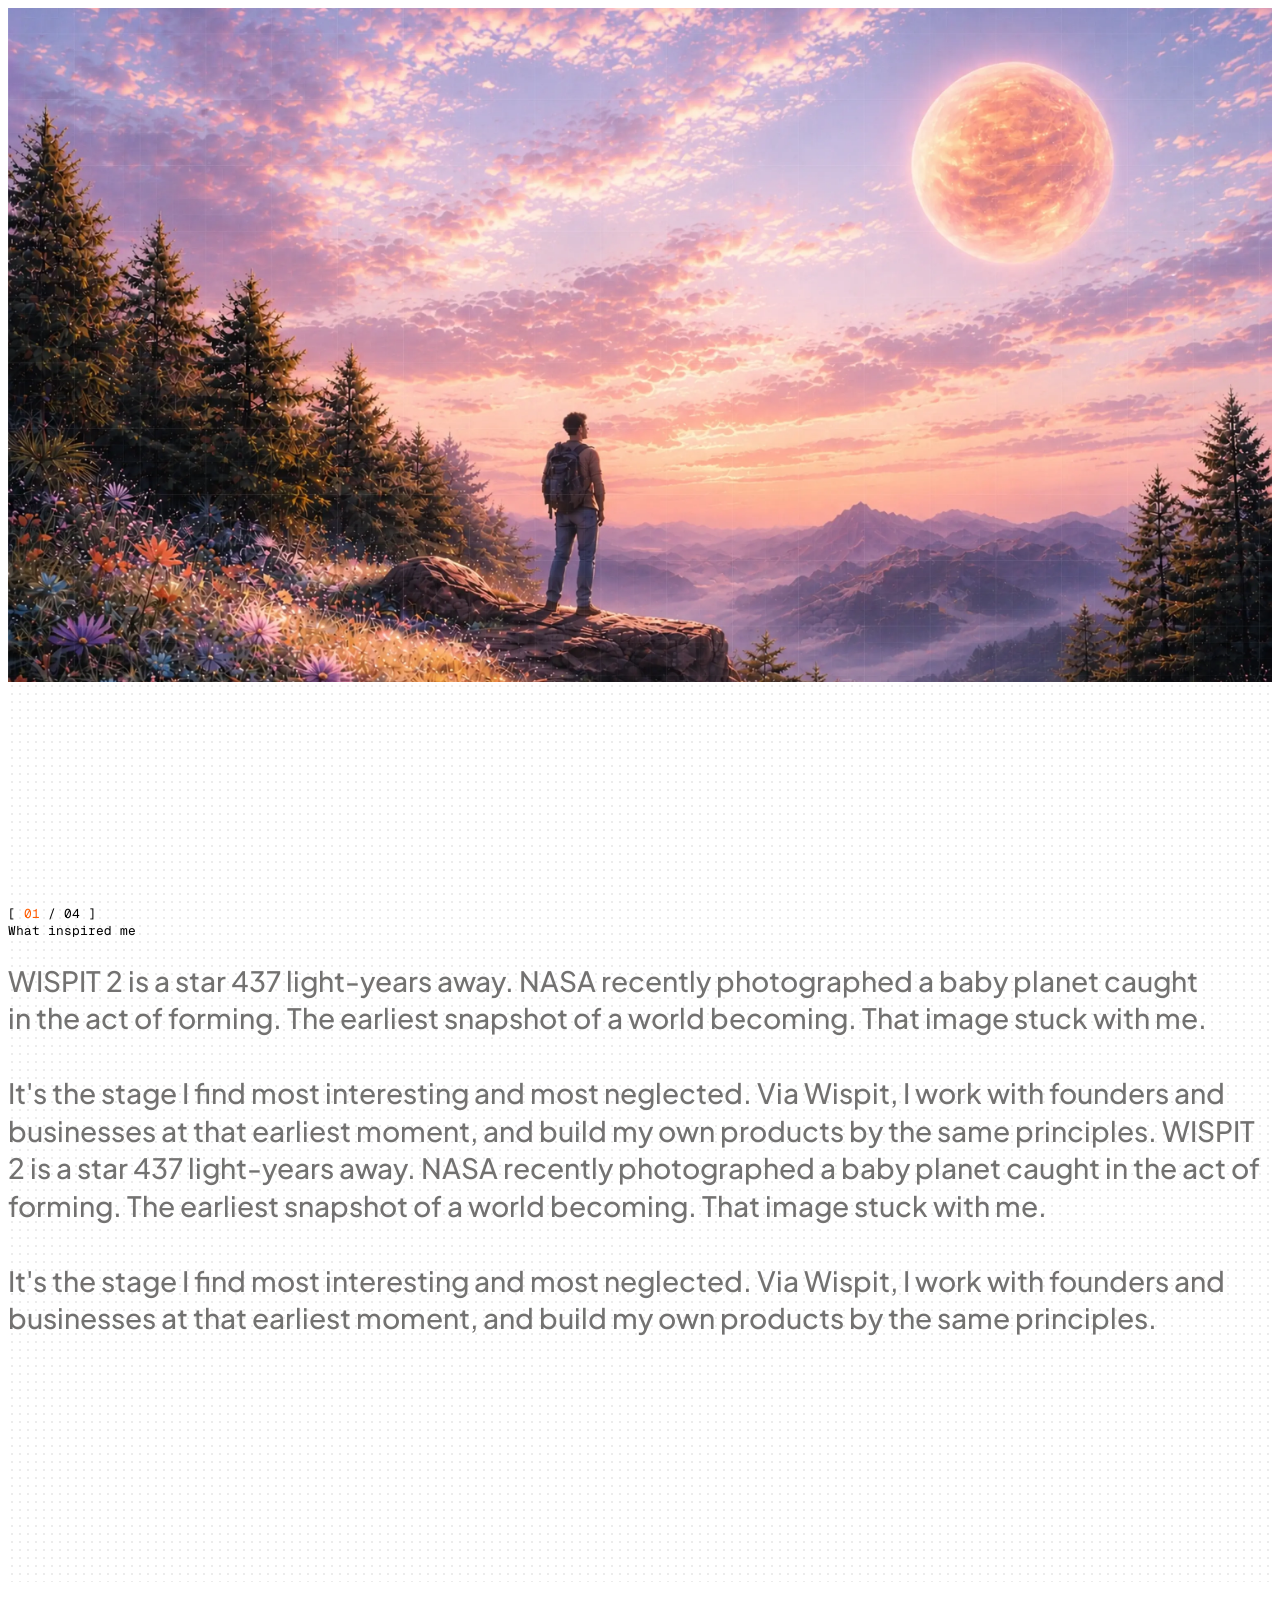
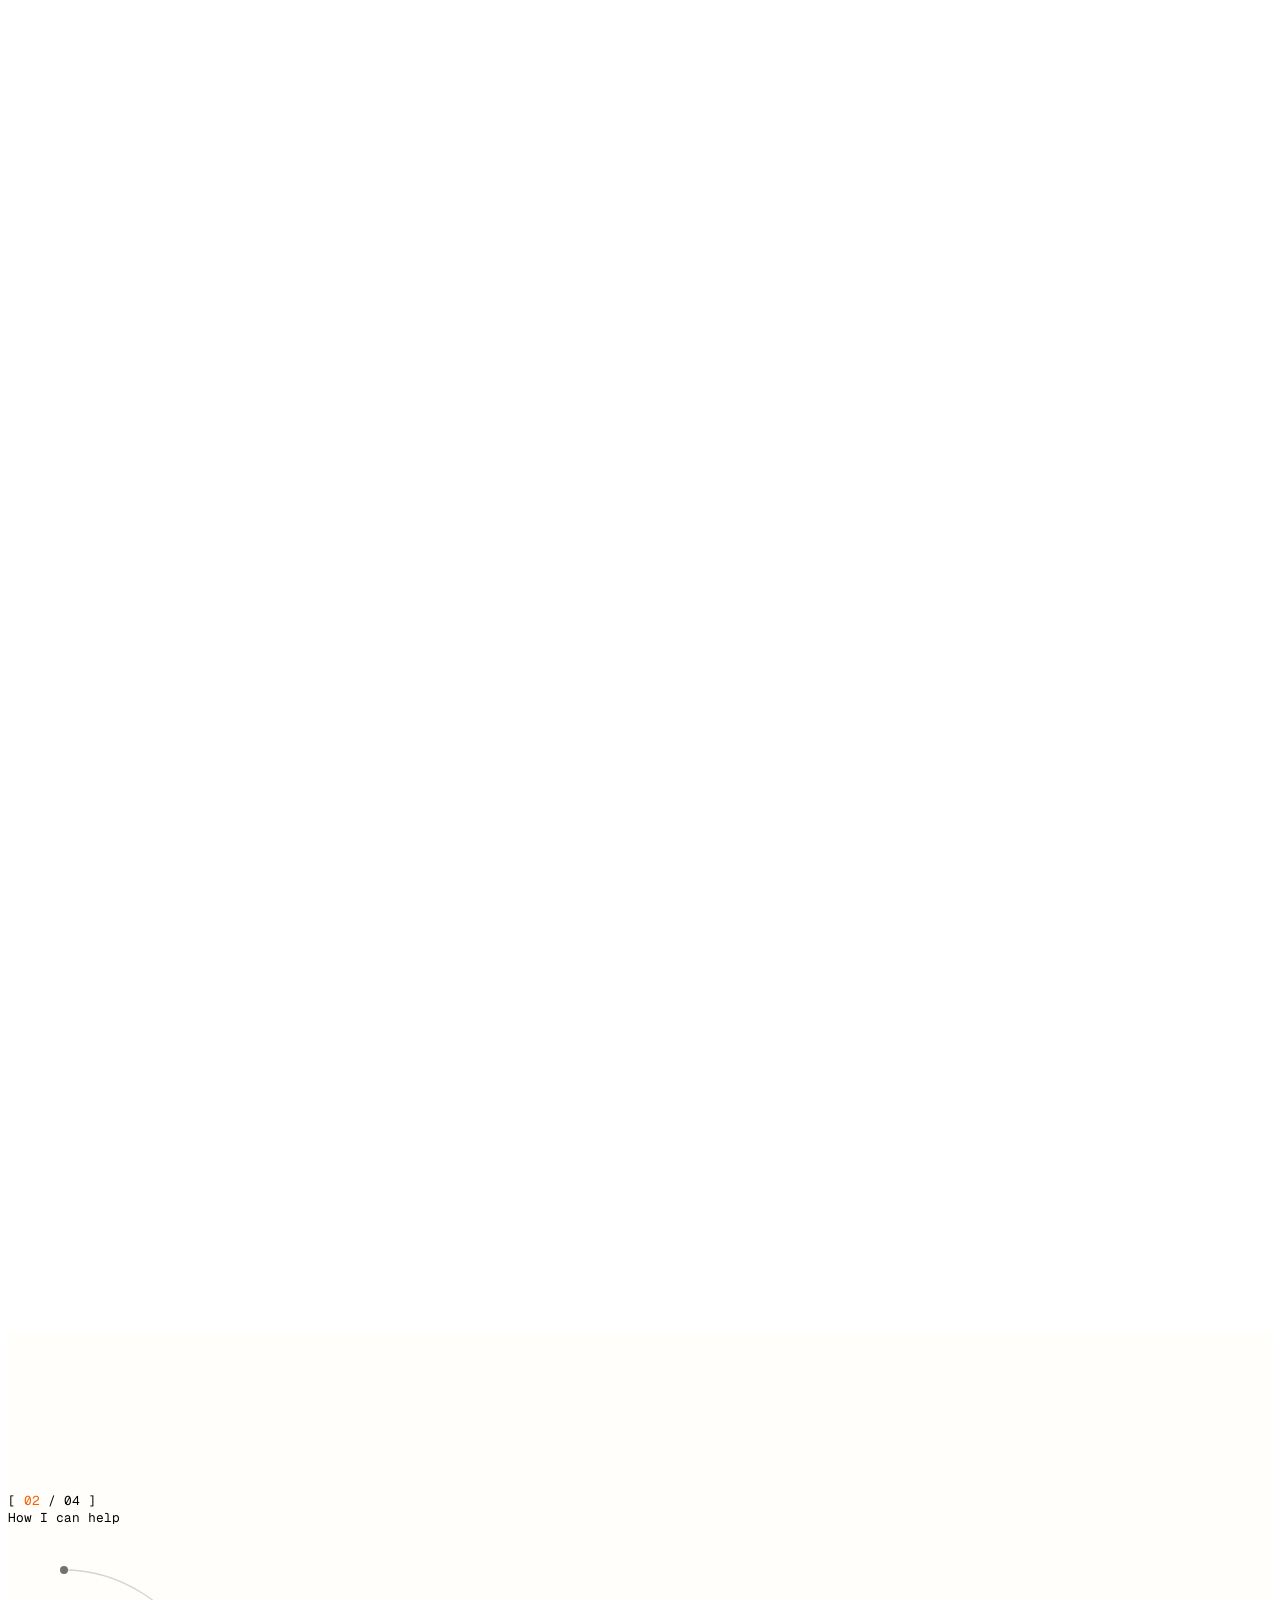
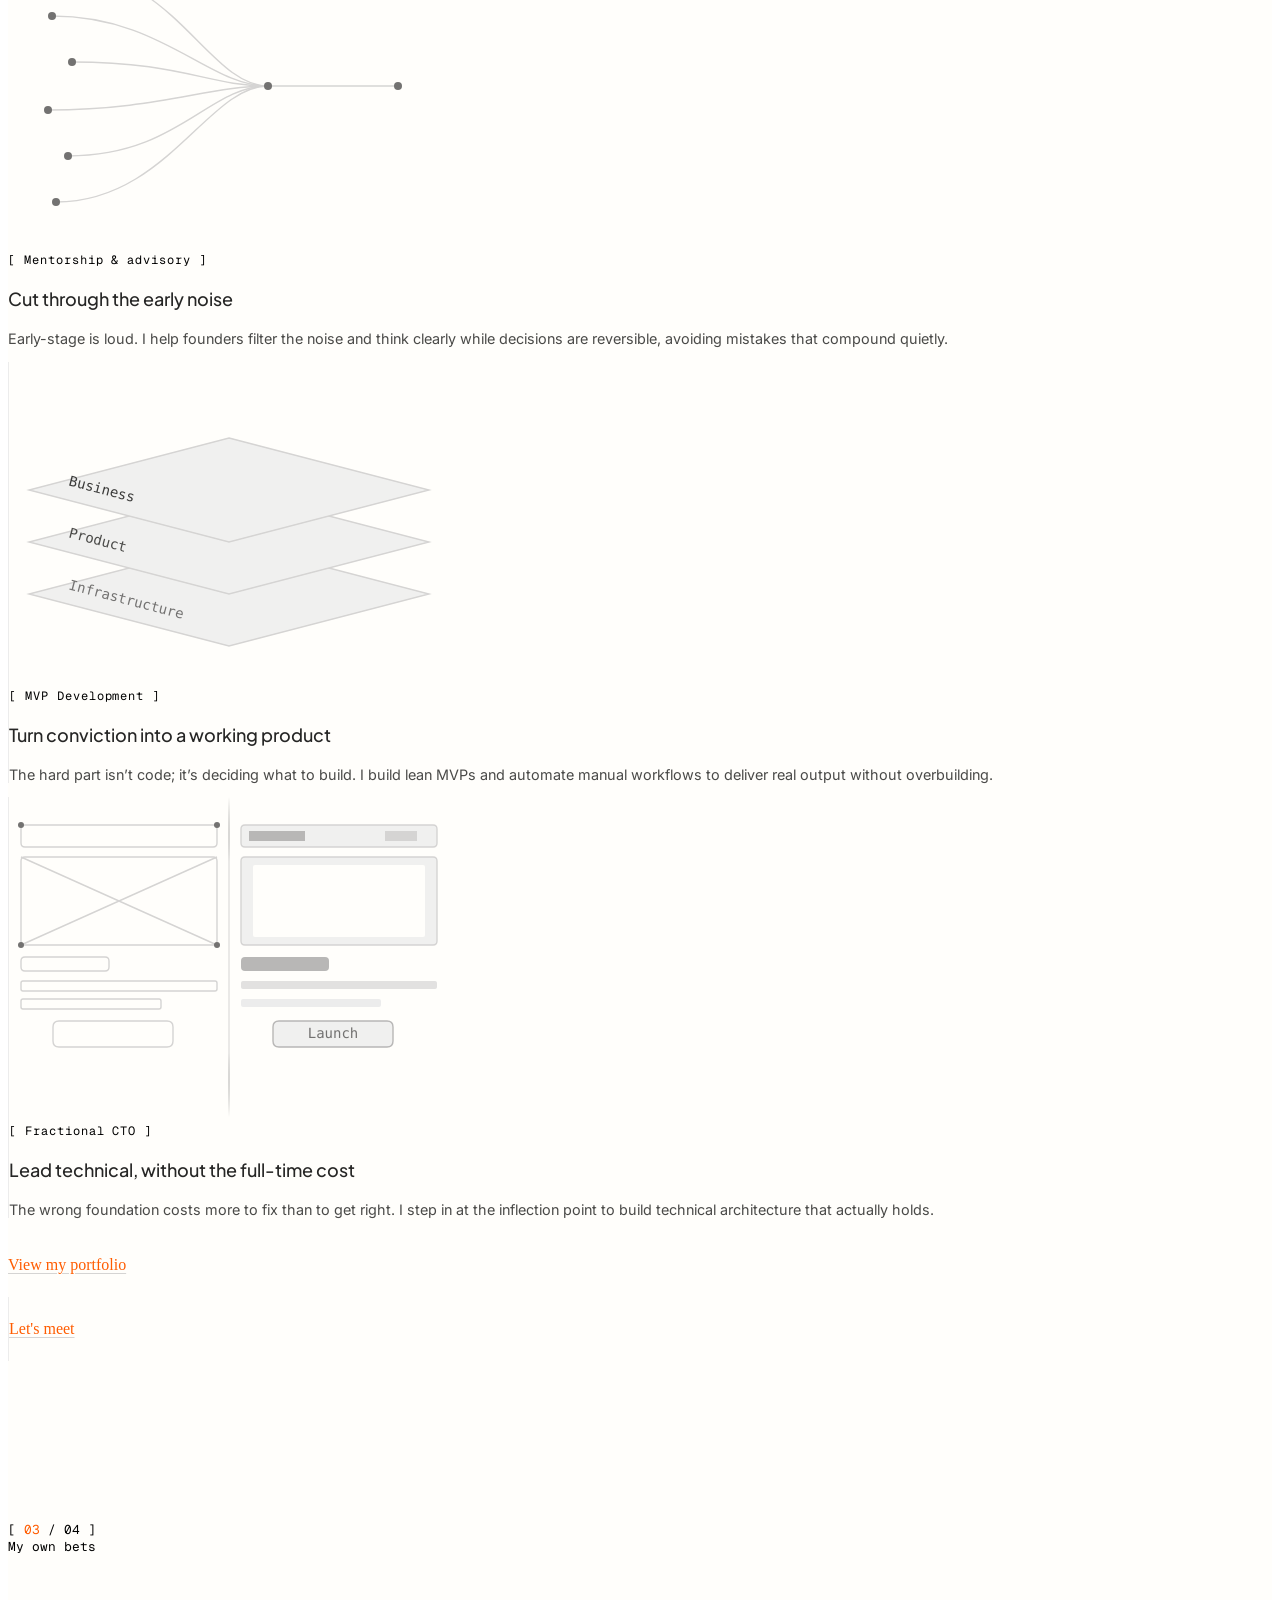
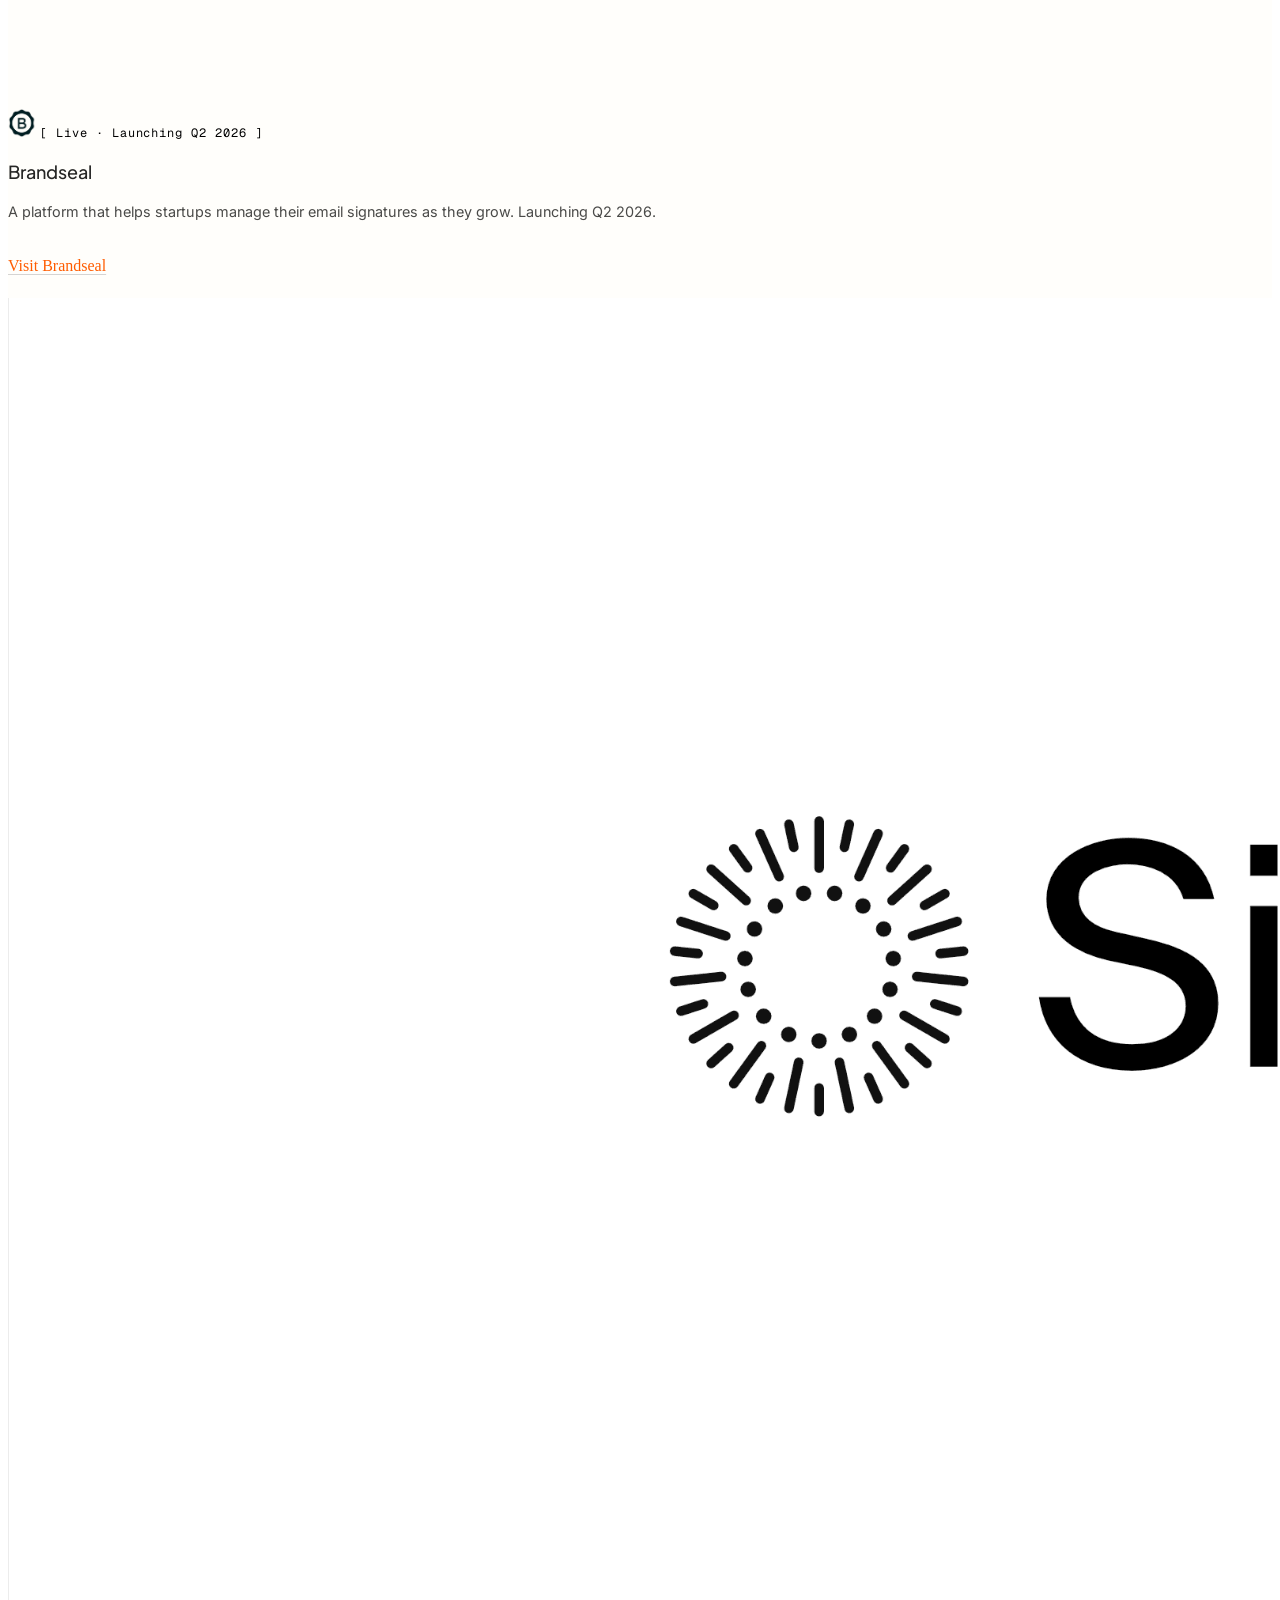
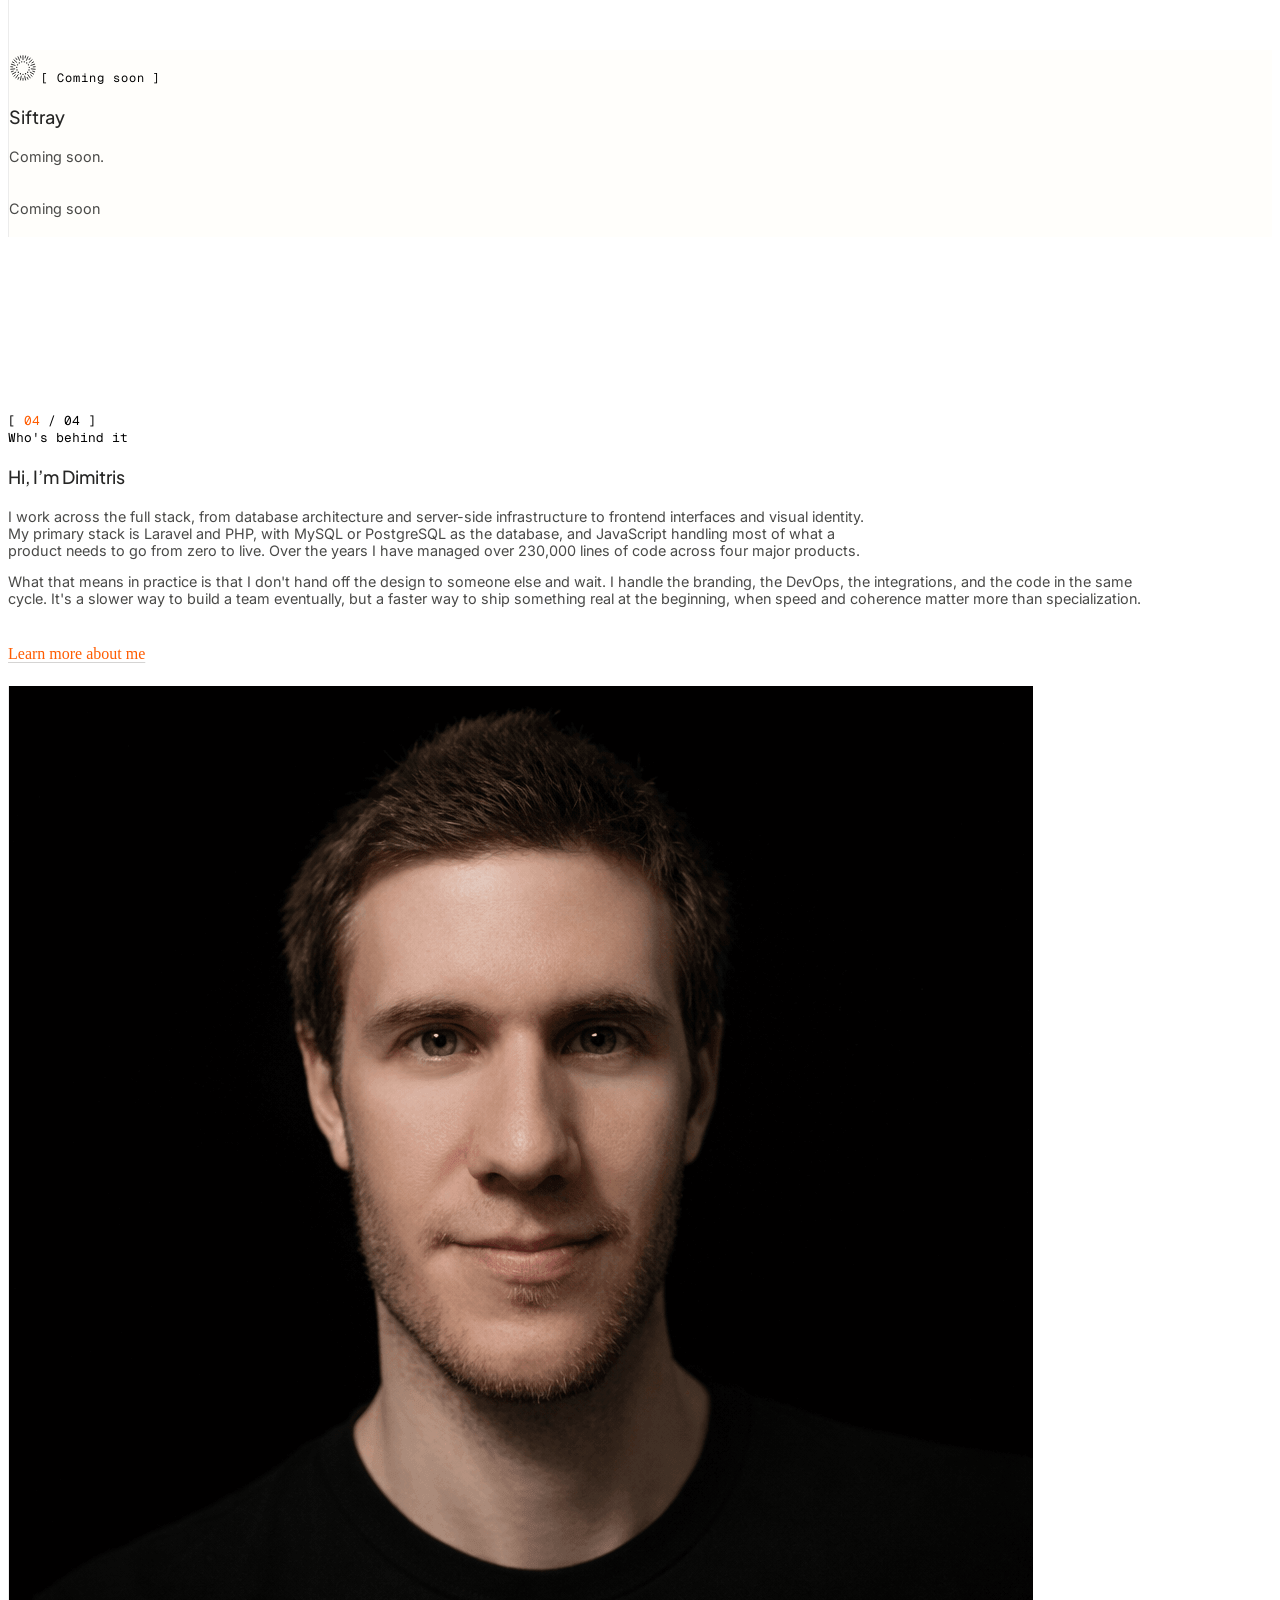
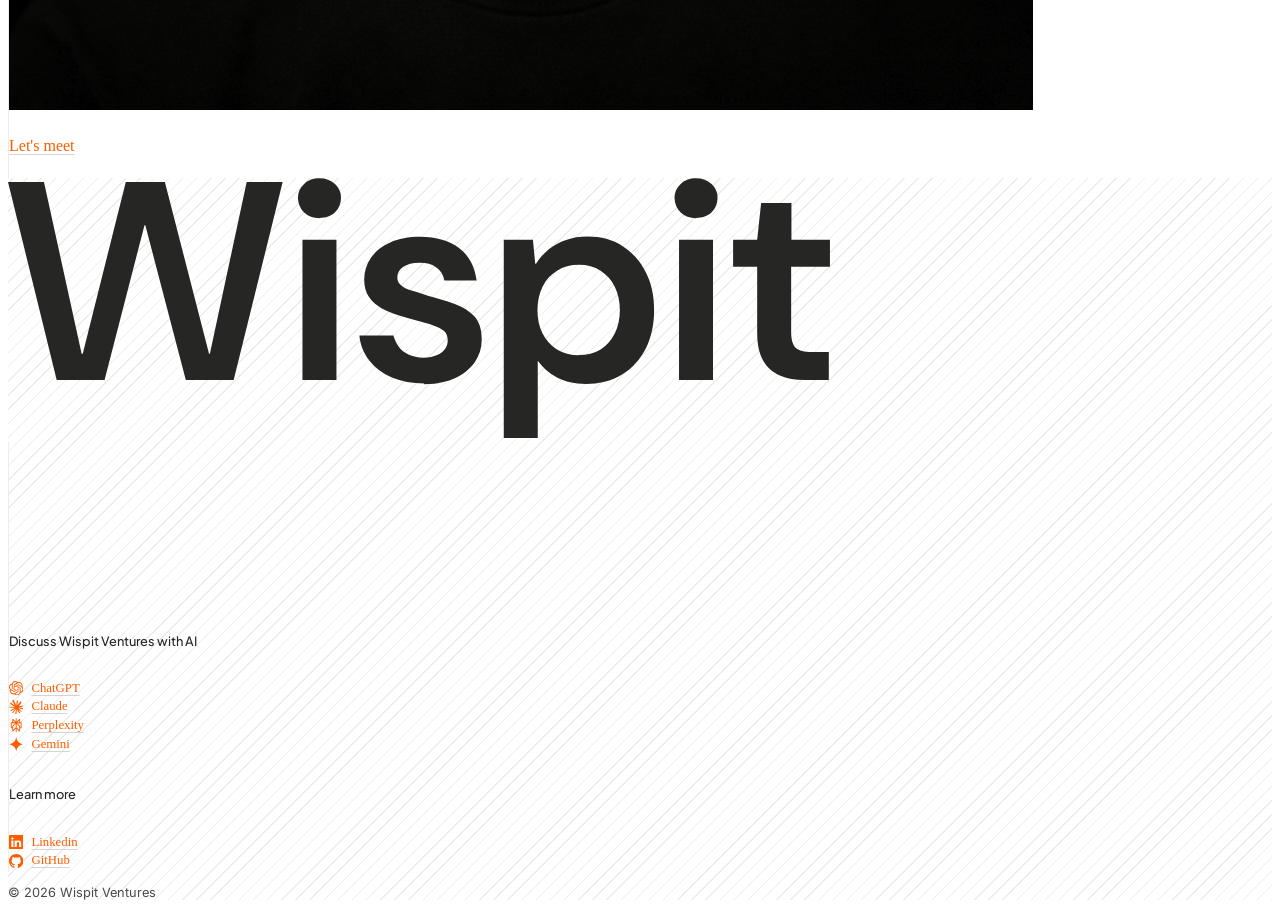
==== commit 2baa4787: "Cleaning on images folder + new favicon + logo" ====
--- a/index.html
+++ b/index.html
@@ -54,7 +54,7 @@
 
                     <nav class="navbar navbar-expand-lg bg-white rounded-3 px-4">
                         <a class="navbar-brand d-flex align-items-center py-0 mt-1" href="/" aria-label="Wispit Ventures home">
-                            <img src="assets/images/wispit_ventures_logo_text_black.svg" alt="Wispit Ventures logo" height="25" width="auto" />
+                            <img src="assets/images/wispit_logo.svg" alt="Wispit Ventures logo" height="25" width="auto" />
                         </a>
                         <button class="navbar-toggler" type="button" data-bs-toggle="collapse" data-bs-target="#navbarMobile" aria-controls="navbarMobile" aria-expanded="false" aria-label="Toggle navigation">
                             <span class="navbar-toggler-icon"></span>
@@ -359,7 +359,7 @@
                     <div class="col-12 col-lg-6 divided-card bg-white">
                         
                         <div class="d-flex align-items-center justify-content-center h-100 py-5 px-4">
-                            <img src="assets/images/wispit_ventures_logo_text_black.svg" class="w-65 h-auto" alt="Wispit Ventures text logo">
+                            <img src="assets/images/wispit_logo.svg" class="w-65 h-auto" alt="Wispit Ventures text logo">
                         </div>
 
                     </div>
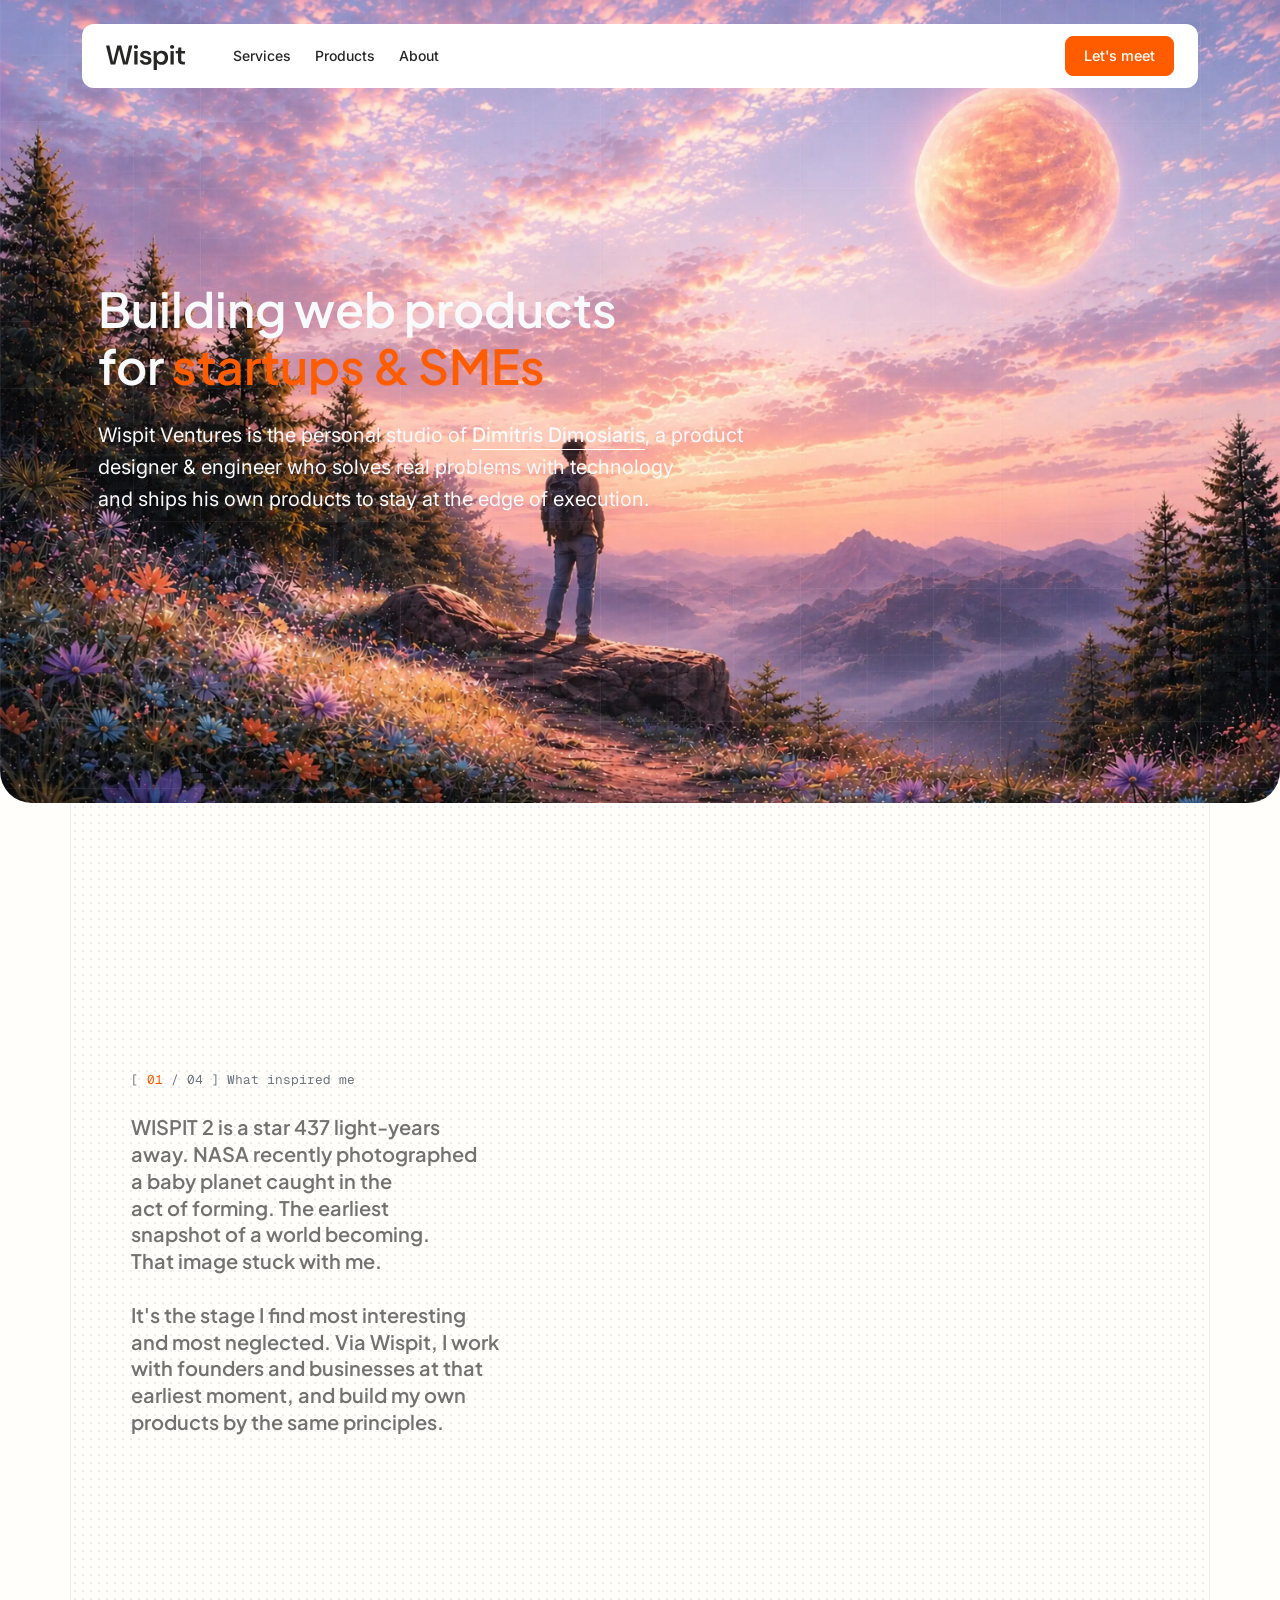
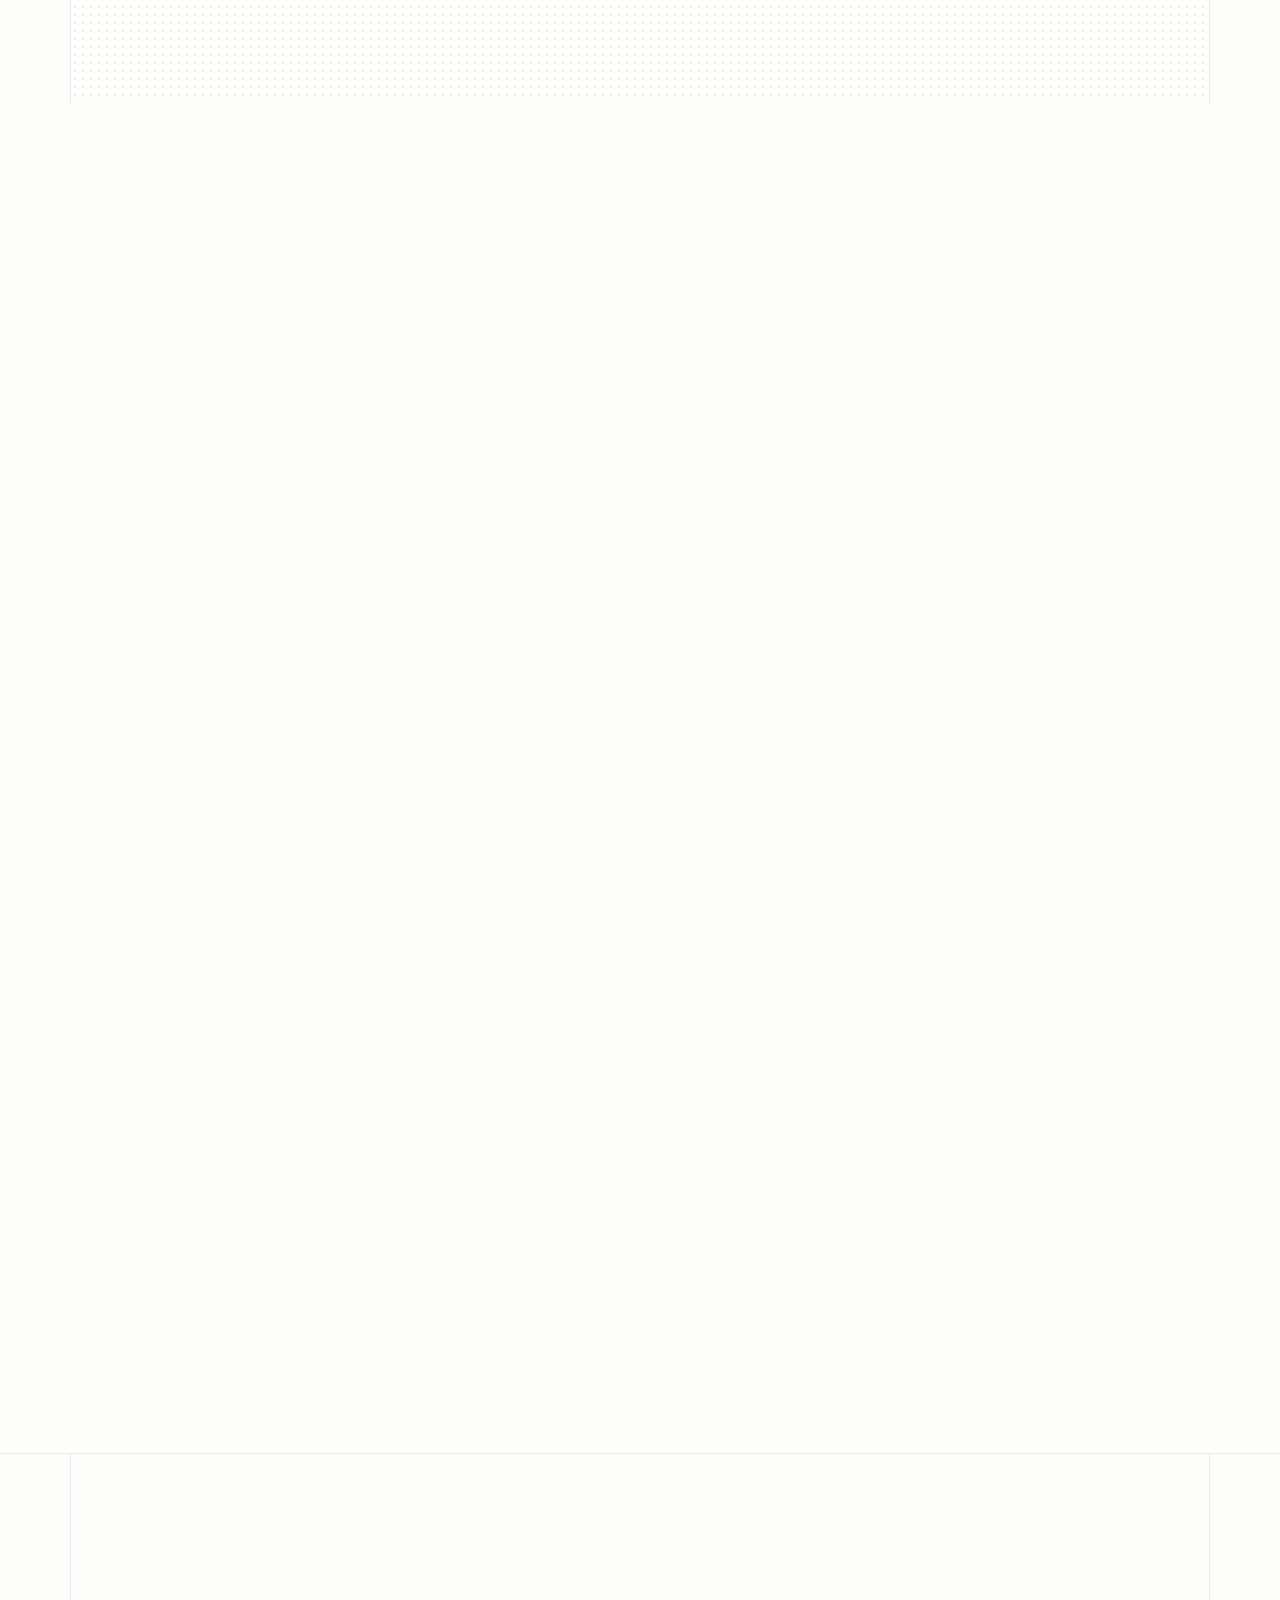
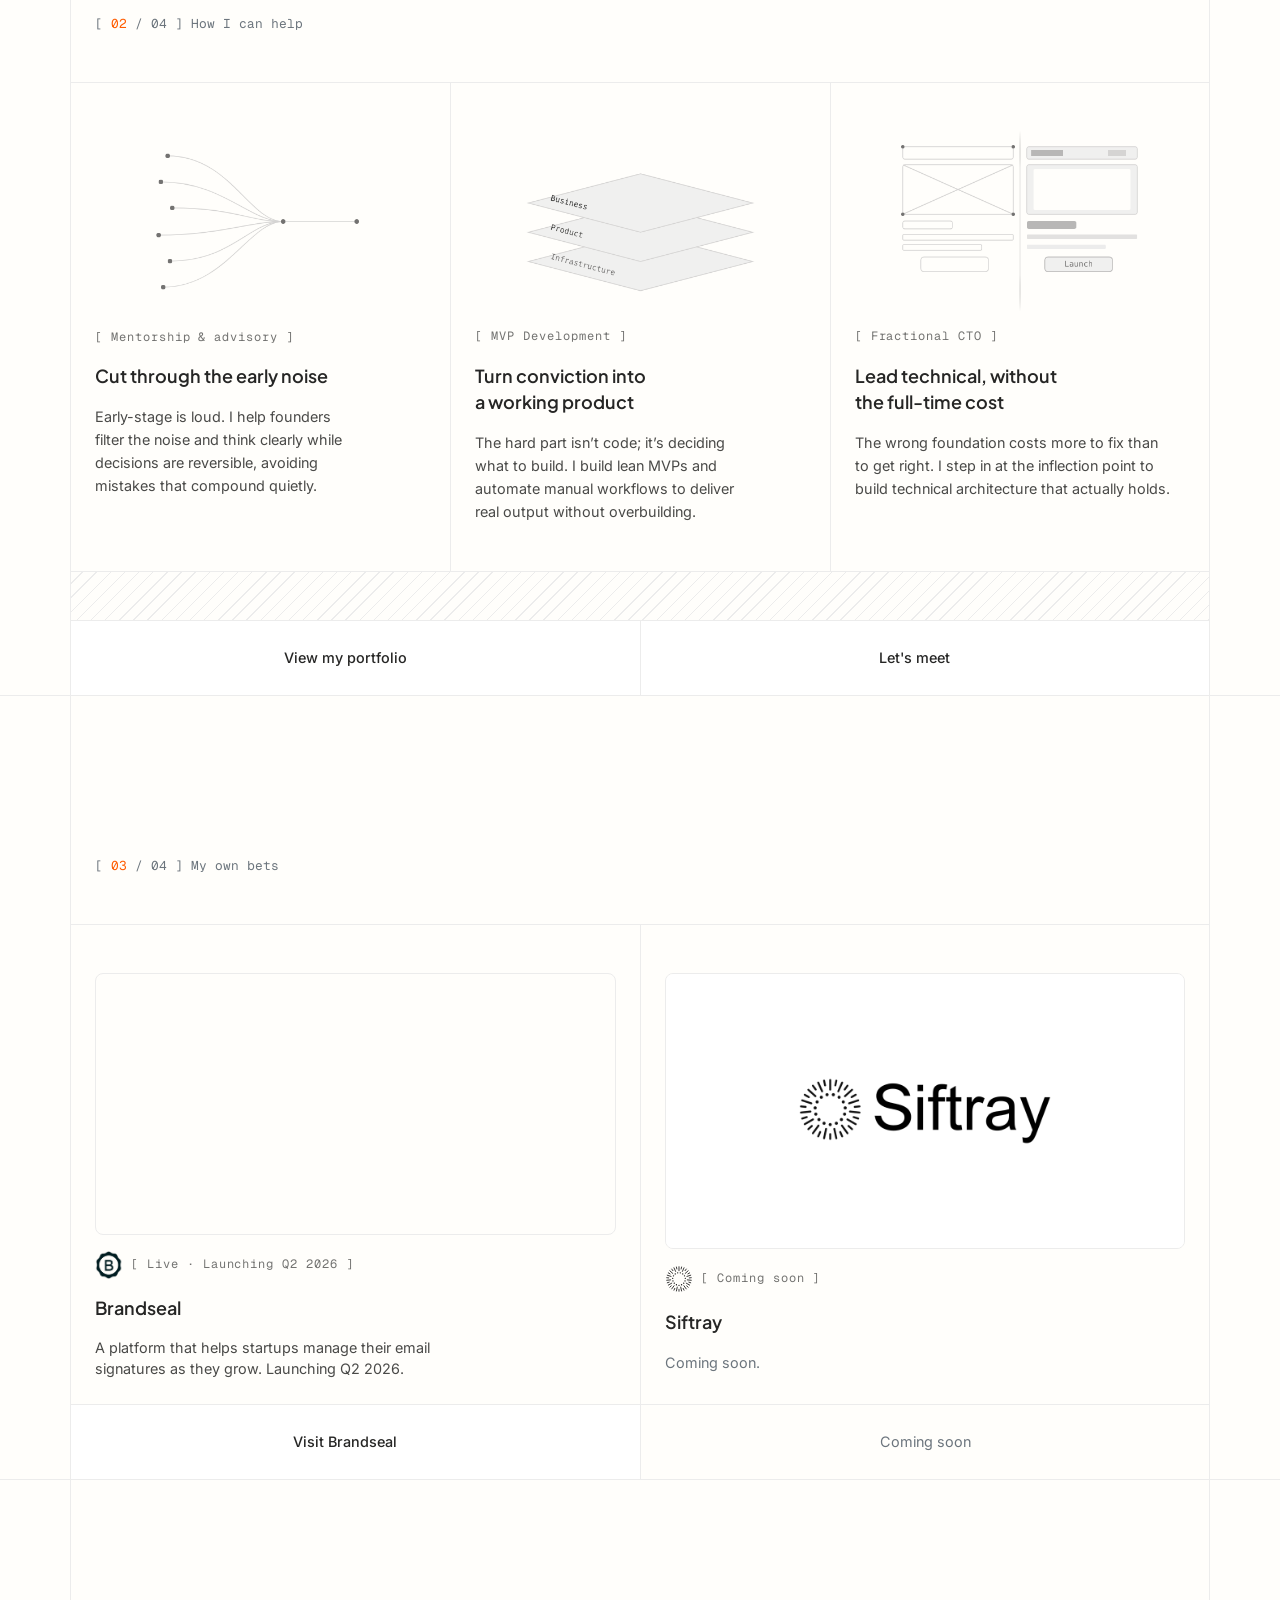
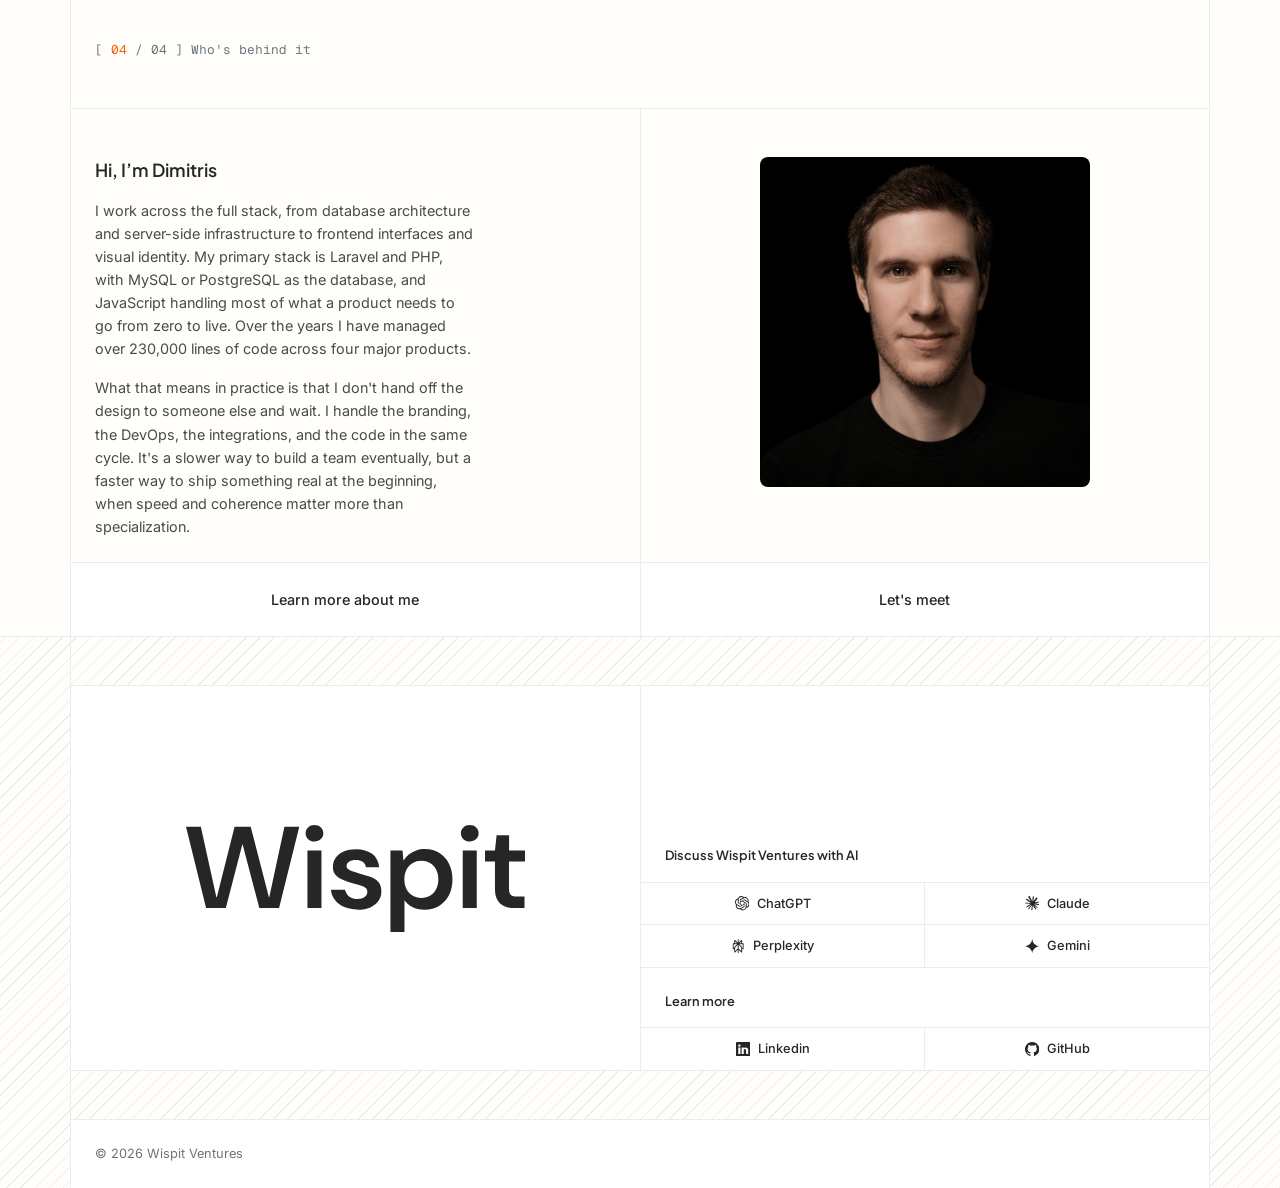
==== commit 6c0082f3: "Some cleaning in files + removed svg favicon" ====
--- a/index.html
+++ b/index.html
@@ -9,10 +9,9 @@
         <meta name="author" content="Dimitris Dimosiaris" />
         <link rel="canonical" href="https://wispitventures.com/" />
 
-         <!-- Favicons: SVG + PNG sizes present in assets/images -->
-        <link rel="icon" type="image/svg+xml" href="https://wispitventures.com/assets/images/wispit_favicon.svg" />
+         <!-- Favicons -->
+         <link rel="icon" type="image/png" sizes="32x32" href="assets/images/wispit_favicon.png" />
         <link rel="icon" type="image/png" sizes="48x48" href="https://wispitventures.com/assets/images/wispit_favicon_48.png" />
-        <link rel="icon" type="image/png" sizes="32x32" href="https://wispitventures.com/assets/images/wispit_favicon.png" />
         <link rel="apple-touch-icon" sizes="180x180" href="https://wispitventures.com/assets/images/wispit_favicon_180.png" />
 
         <!-- Open Graph -->
--- a/css/styles.css
+++ b/css/styles.css
@@ -156,10 +156,8 @@
 }
 
 /* On bright/varied backgrounds, swap the muted resting line for a solid
-   white one. We use a fixed color (not currentColor) so it stays white
-   while the text transitions to orange on hover -- otherwise both layers
-   would flip to orange together and the growing-orange animation would
-   be invisible. */
+   white one. 
+*/
 
 .link-animated.text-light {
 	background-image:
@@ -462,7 +460,7 @@
     background-repeat: no-repeat;
 }
 
-/* Divided cards (services, products, and any future section grids) */
+/* Divided cards */
 
 .divided-card + .divided-card {
     border-inline-start: 1px solid var(--bs-border-color);
@@ -531,12 +529,8 @@
 }
 
 /* While navbar.js drives a smooth scroll, strip the most expensive paint
-   work in the about section so the animation stays buttery. The dotted
-   radial-gradient on `.about-sticky` is a 100vh tiled pattern that the
-   browser must re-composite every frame; hiding it for ~1s during the
-   programmatic scroll is imperceptible at speed but removes the hitch.
-   We also disable scroll anchoring + per-character color transitions so
-   nothing else nudges the frame budget mid-flight. */
+   work in the about section so the animation stays buttery.
+*/
 
 html.is-auto-scrolling {
     overflow-anchor: none;
--- a/css/no-js.css
+++ b/css/no-js.css
@@ -1,9 +1,6 @@
-/* Fallback styles loaded only when JavaScript is disabled
-   (via <noscript><link ...></noscript> in index.html).
-
-   Undoes the sticky/scroll-revealed About section so the full text is
-   readable statically — without JS the letter-reveal animation can't run,
-   so we show the hidden copy and collapse the tall scroll track. */
+/* Fallback styles loaded only when JavaScript is disabled.
+   Undoes the sticky/scroll-revealed About section so the full text is readable statically.
+*/
 
 #about .visually-hidden {
     position: static !important;
@@ -28,4 +25,4 @@
 
 .services-cover {
     margin-top: 0 !important;
-}
+}
